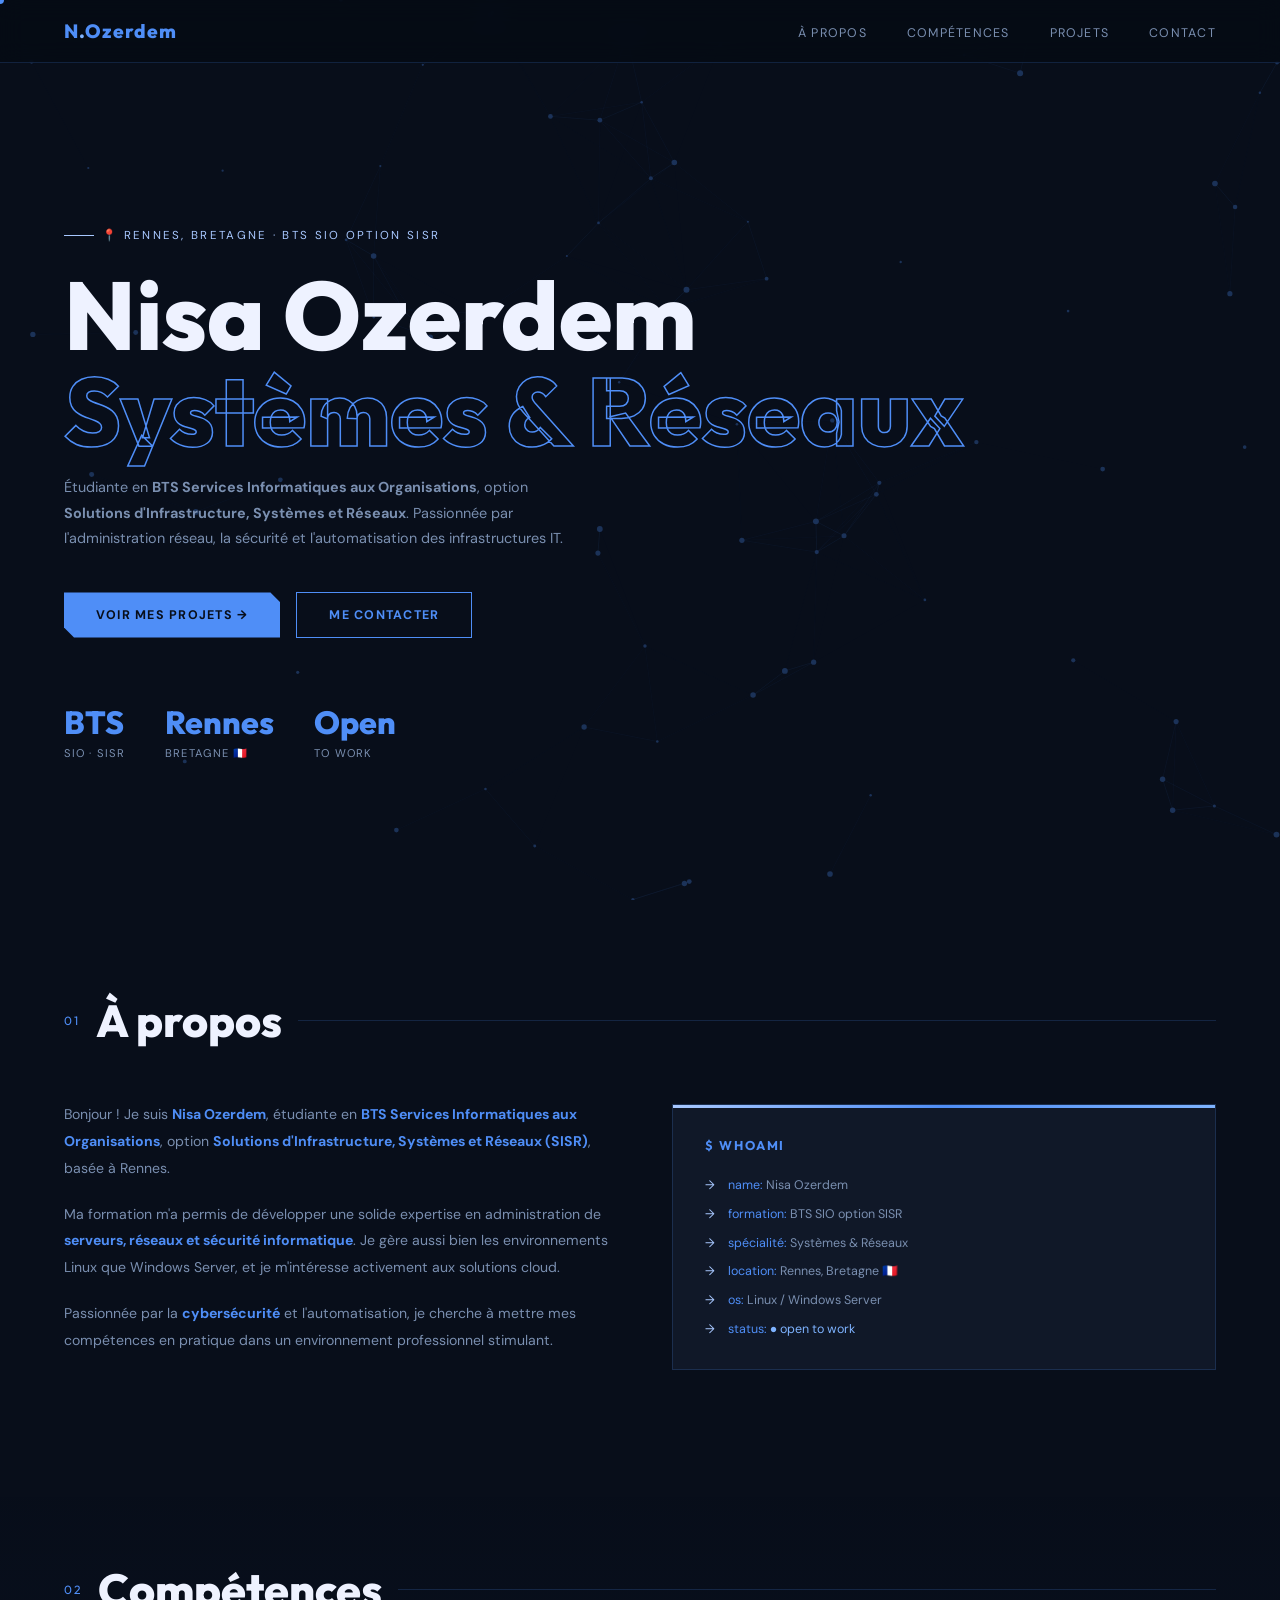
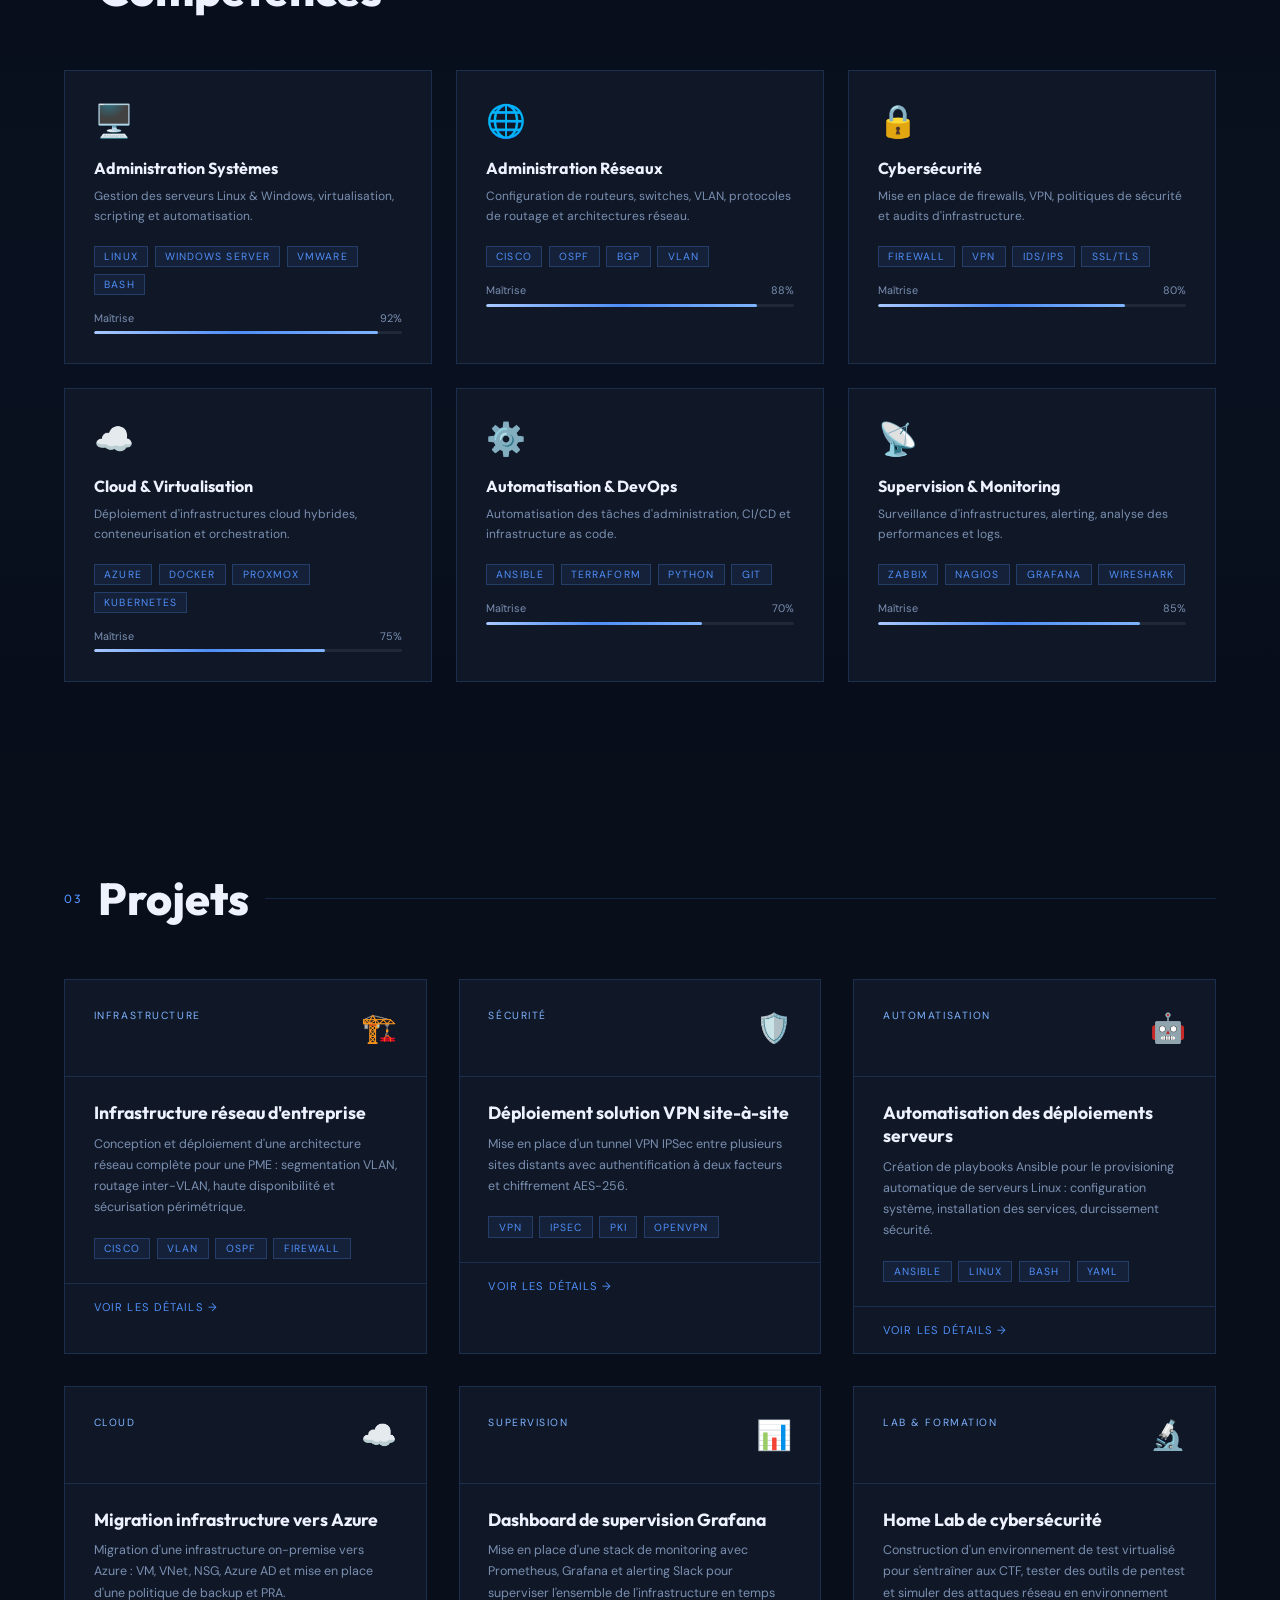
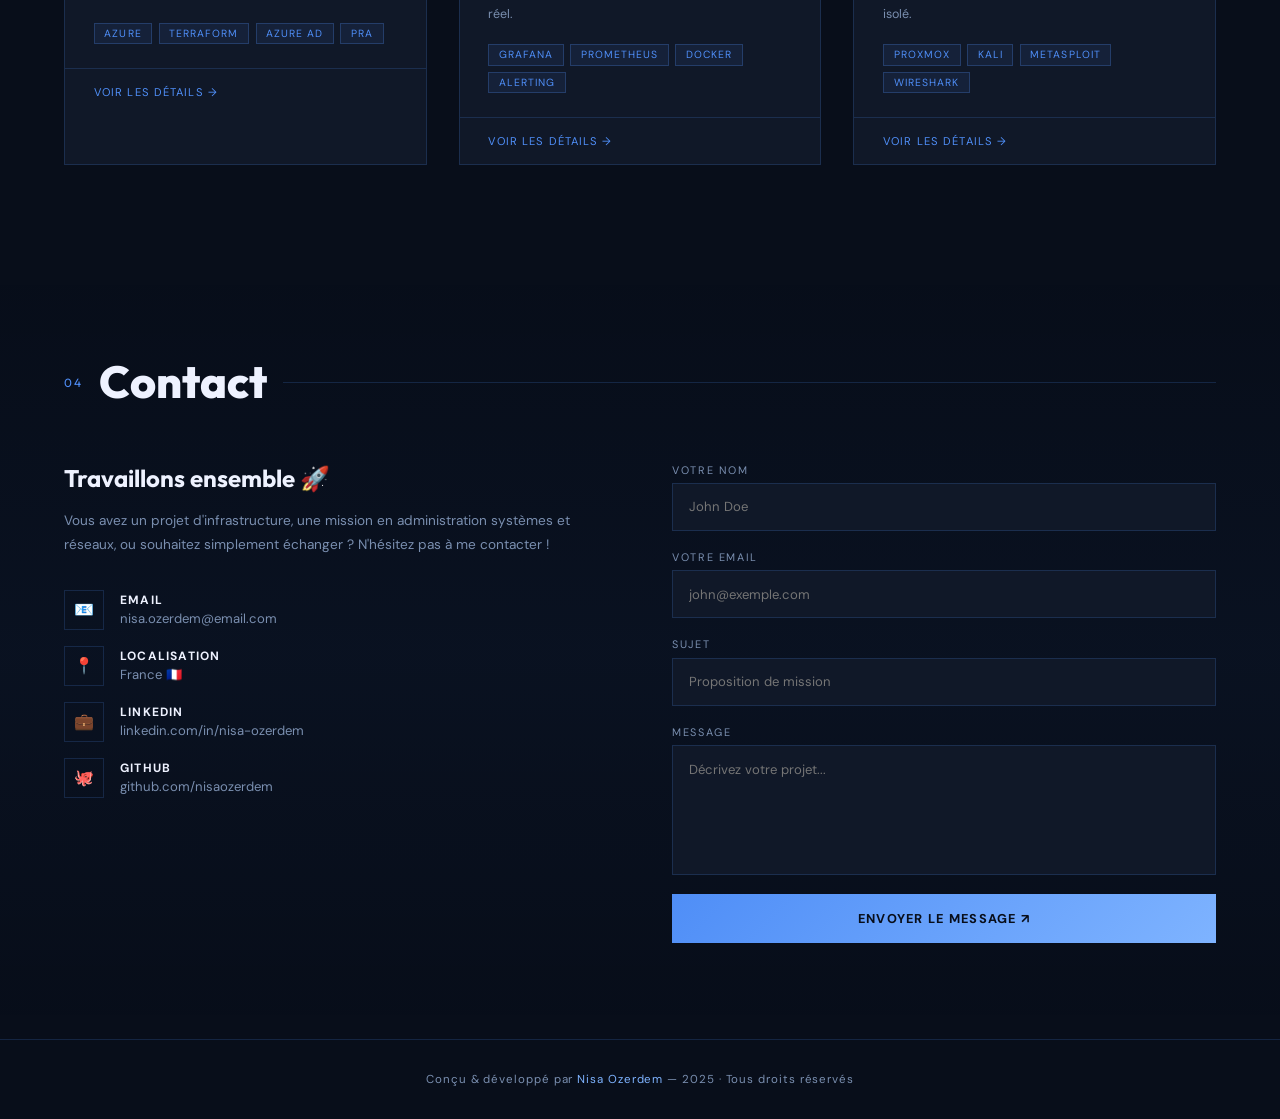
==== index.html @ 44af5080 "Add files via upload" ====
<!DOCTYPE html>
<html lang="fr">
<head>
  <meta charset="UTF-8" />
  <meta name="viewport" content="width=device-width, initial-scale=1.0" />
  <title>Nisa Ozerdem — BTS SIO option SISR · Rennes</title>
  <link href="https://fonts.googleapis.com/css2?family=Outfit:wght@400;500;600;700;800&family=DM+Sans:ital,wght@0,300;0,400;0,500;1,300&display=swap" rel="stylesheet" />
  <style>
    :root {
      --bg: #080e1a;
      --bg2: #0b1220;
      --surface: #101828;
      --accent1: #4f8ef7;
      --accent2: #7eb3ff;
      --accent3: #a8c8ff;
      --text: #eef2ff;
      --muted: #7a8fb0;
      --border: rgba(79,142,247,0.18);
      --glow: rgba(79,142,247,0.15);
    }

    *, *::before, *::after { box-sizing: border-box; margin: 0; padding: 0; }

    html { scroll-behavior: smooth; }

    body {
      background: var(--bg);
      color: var(--text);
      font-family: 'DM Sans', sans-serif;
      overflow-x: hidden;
    }

    /* CANVAS BACKGROUND */
    #bg-canvas {
      position: fixed;
      top: 0; left: 0;
      width: 100%; height: 100%;
      z-index: 0;
      pointer-events: none;
      opacity: 0.35;
    }

    /* NAV */
    nav {
      position: fixed;
      top: 0; left: 0; right: 0;
      z-index: 100;
      display: flex;
      justify-content: space-between;
      align-items: center;
      padding: 1.2rem 5%;
      background: rgba(5,11,20,0.85);
      backdrop-filter: blur(12px);
      border-bottom: 1px solid var(--border);
    }

    .nav-logo {
      font-family: 'Outfit', sans-serif;
      font-weight: 800;
      font-size: 1.2rem;
      color: var(--accent1);
      letter-spacing: 0.05em;
      text-decoration: none;
    }

    .nav-logo span { color: var(--accent2); }

    .nav-links {
      display: flex;
      gap: 2.5rem;
      list-style: none;
    }

    .nav-links a {
      color: var(--muted);
      text-decoration: none;
      font-size: 0.78rem;
      letter-spacing: 0.1em;
      text-transform: uppercase;
      transition: color 0.3s;
      position: relative;
    }

    .nav-links a::after {
      content: '';
      position: absolute;
      bottom: -4px; left: 0;
      width: 0; height: 2px;
      background: var(--accent1);
      transition: width 0.3s;
    }

    .nav-links a:hover { color: var(--accent1); }
    .nav-links a:hover::after { width: 100%; }

    /* HAMBURGER */
    .hamburger {
      display: none;
      flex-direction: column;
      gap: 5px;
      cursor: pointer;
      background: none;
      border: none;
      padding: 4px;
    }

    .hamburger span {
      display: block;
      width: 24px;
      height: 2px;
      background: var(--accent1);
      transition: all 0.3s;
    }

    /* HERO */
    #hero {
      position: relative;
      z-index: 1;
      min-height: 100vh;
      display: flex;
      align-items: center;
      padding: 0 5%;
      padding-top: 80px;
    }

    .hero-inner {
      max-width: 900px;
    }

    .hero-tag {
      display: inline-flex;
      align-items: center;
      gap: 0.5rem;
      font-size: 0.72rem;
      letter-spacing: 0.2em;
      text-transform: uppercase;
      color: var(--accent3);
      margin-bottom: 1.5rem;
    }

    .hero-tag::before {
      content: '';
      width: 30px;
      height: 1px;
      background: var(--accent3);
    }

    .hero-title {
      font-family: 'Outfit', sans-serif;
      font-size: clamp(2.8rem, 8vw, 6rem);
      font-weight: 800;
      line-height: 1.0;
      margin-bottom: 1rem;
    }

    .hero-title .name { color: var(--text); }
    .hero-title .role {
      color: transparent;
      -webkit-text-stroke: 1.5px var(--accent1);
      display: block;
    }

    .hero-subtitle {
      font-size: 0.9rem;
      color: var(--muted);
      max-width: 520px;
      line-height: 1.8;
      margin-bottom: 2.5rem;
    }

    .hero-ctas {
      display: flex;
      gap: 1rem;
      flex-wrap: wrap;
    }

    .btn-primary {
      display: inline-flex;
      align-items: center;
      gap: 0.5rem;
      padding: 0.85rem 2rem;
      background: var(--accent1);
      color: var(--bg);
      font-family: 'DM Sans', sans-serif;
      font-size: 0.78rem;
      font-weight: 700;
      letter-spacing: 0.1em;
      text-decoration: none;
      text-transform: uppercase;
      transition: all 0.3s;
      clip-path: polygon(0 0, calc(100% - 10px) 0, 100% 10px, 100% 100%, 10px 100%, 0 calc(100% - 10px));
    }

    .btn-primary:hover {
      background: var(--accent3);
      transform: translateY(-2px);
      box-shadow: 0 10px 30px rgba(201,168,76,0.3);
    }

    .btn-secondary {
      display: inline-flex;
      align-items: center;
      gap: 0.5rem;
      padding: 0.85rem 2rem;
      border: 1px solid var(--accent1);
      color: var(--accent1);
      font-family: 'DM Sans', sans-serif;
      font-size: 0.78rem;
      font-weight: 700;
      letter-spacing: 0.1em;
      text-decoration: none;
      text-transform: uppercase;
      transition: all 0.3s;
    }

    .btn-secondary:hover {
      background: rgba(201,168,76,0.1);
      transform: translateY(-2px);
    }

    .hero-stats {
      display: flex;
      gap: 2.5rem;
      margin-top: 4rem;
      flex-wrap: wrap;
    }

    .stat {
      display: flex;
      flex-direction: column;
      gap: 0.3rem;
    }

    .stat-num {
      font-family: 'Outfit', sans-serif;
      font-size: 2rem;
      font-weight: 800;
      color: var(--accent1);
    }

    .stat-label {
      font-size: 0.7rem;
      color: var(--muted);
      letter-spacing: 0.1em;
      text-transform: uppercase;
    }

    /* SECTIONS */
    section {
      position: relative;
      z-index: 1;
      padding: 6rem 5%;
    }

    .section-header {
      display: flex;
      align-items: center;
      gap: 1rem;
      margin-bottom: 3.5rem;
    }

    .section-num {
      font-family: 'Outfit', sans-serif;
      font-size: 0.75rem;
      color: var(--accent1);
      letter-spacing: 0.15em;
    }

    .section-title {
      font-family: 'Outfit', sans-serif;
      font-size: clamp(1.8rem, 4vw, 2.8rem);
      font-weight: 800;
      line-height: 1.1;
    }

    .section-line {
      flex: 1;
      height: 1px;
      background: var(--border);
    }

    /* ABOUT */
    #about .about-grid {
      display: grid;
      grid-template-columns: 1fr 1fr;
      gap: 4rem;
      align-items: center;
    }

    .about-text p {
      color: var(--muted);
      line-height: 1.9;
      margin-bottom: 1.2rem;
      font-size: 0.88rem;
    }

    .about-text p strong { color: var(--accent1); font-weight: 700; }

    .about-card {
      background: var(--surface);
      border: 1px solid var(--border);
      padding: 2rem;
      position: relative;
      overflow: hidden;
    }

    .about-card::before {
      content: '';
      position: absolute;
      top: 0; left: 0;
      width: 100%; height: 3px;
      background: linear-gradient(90deg, var(--accent3), var(--accent1), var(--accent2));
    }

    .about-card-title {
      font-family: 'Outfit', sans-serif;
      font-weight: 700;
      font-size: 0.8rem;
      letter-spacing: 0.15em;
      text-transform: uppercase;
      color: var(--accent1);
      margin-bottom: 1.5rem;
    }

    .terminal-lines {
      display: flex;
      flex-direction: column;
      gap: 0.8rem;
    }

    .terminal-line {
      display: flex;
      gap: 0.8rem;
      font-size: 0.78rem;
      align-items: flex-start;
    }

    .t-prompt { color: var(--accent3); white-space: nowrap; }
    .t-key { color: var(--accent1); }
    .t-val { color: var(--muted); }

    /* SKILLS */
    #skills {
      background: linear-gradient(180deg, transparent, rgba(79,142,247,0.03), transparent);
    }

    .skills-grid {
      display: grid;
      grid-template-columns: repeat(auto-fit, minmax(280px, 1fr));
      gap: 1.5rem;
    }

    .skill-card {
      background: var(--surface);
      border: 1px solid var(--border);
      padding: 1.8rem;
      transition: all 0.3s;
      position: relative;
      overflow: hidden;
      cursor: default;
    }

    .skill-card::after {
      content: '';
      position: absolute;
      inset: 0;
      background: linear-gradient(135deg, rgba(79,142,247,0.07), transparent);
      opacity: 0;
      transition: opacity 0.3s;
    }

    .skill-card:hover {
      border-color: var(--accent1);
      transform: translateY(-4px);
      box-shadow: 0 20px 40px rgba(79,142,247,0.12);
    }

    .skill-card:hover::after { opacity: 1; }

    .skill-icon {
      font-size: 2rem;
      margin-bottom: 1rem;
    }

    .skill-name {
      font-family: 'Outfit', sans-serif;
      font-weight: 700;
      font-size: 1rem;
      margin-bottom: 0.5rem;
    }

    .skill-desc {
      font-size: 0.75rem;
      color: var(--muted);
      line-height: 1.7;
      margin-bottom: 1.2rem;
    }

    .skill-tags {
      display: flex;
      flex-wrap: wrap;
      gap: 0.4rem;
    }

    .tag {
      padding: 0.2rem 0.6rem;
      background: rgba(79,142,247,0.08);
      border: 1px solid rgba(79,142,247,0.25);
      font-size: 0.65rem;
      letter-spacing: 0.1em;
      color: var(--accent1);
      text-transform: uppercase;
    }

    .skill-bar-wrap {
      margin-top: 1rem;
    }

    .skill-bar-label {
      display: flex;
      justify-content: space-between;
      font-size: 0.68rem;
      color: var(--muted);
      margin-bottom: 0.4rem;
    }

    .skill-bar {
      height: 3px;
      background: rgba(255,255,255,0.07);
      border-radius: 2px;
      overflow: hidden;
    }

    .skill-bar-fill {
      height: 100%;
      background: linear-gradient(90deg, var(--accent3), var(--accent1), var(--accent2));
      width: 0%;
      transition: width 1.2s cubic-bezier(0.4,0,0.2,1);
      border-radius: 2px;
    }

    /* PROJECTS */
    .projects-grid {
      display: grid;
      grid-template-columns: repeat(auto-fit, minmax(320px, 1fr));
      gap: 2rem;
    }

    .project-card {
      background: var(--surface);
      border: 1px solid var(--border);
      overflow: hidden;
      transition: all 0.3s;
      position: relative;
    }

    .project-card:hover {
      border-color: rgba(201,168,76,0.4);
      transform: translateY(-6px);
      box-shadow: 0 24px 48px rgba(201,168,76,0.08);
    }

    .project-header {
      padding: 1.8rem;
      border-bottom: 1px solid var(--border);
      display: flex;
      justify-content: space-between;
      align-items: flex-start;
    }

    .project-type {
      font-size: 0.65rem;
      letter-spacing: 0.15em;
      text-transform: uppercase;
      color: var(--accent2);
    }

    .project-emoji { font-size: 1.8rem; }

    .project-body { padding: 1.5rem 1.8rem; }

    .project-title {
      font-family: 'Outfit', sans-serif;
      font-weight: 700;
      font-size: 1.1rem;
      margin-bottom: 0.6rem;
    }

    .project-desc {
      font-size: 0.78rem;
      color: var(--muted);
      line-height: 1.7;
      margin-bottom: 1.2rem;
    }

    .project-footer {
      padding: 1rem 1.8rem;
      border-top: 1px solid var(--border);
      display: flex;
      justify-content: space-between;
      align-items: center;
    }

    .project-link {
      font-size: 0.7rem;
      color: var(--accent1);
      text-decoration: none;
      letter-spacing: 0.1em;
      text-transform: uppercase;
      display: flex;
      align-items: center;
      gap: 0.3rem;
      transition: gap 0.3s;
    }

    .project-link:hover { gap: 0.6rem; }

    /* CONTACT */
    #contact {
      background: linear-gradient(180deg, transparent, rgba(79,142,247,0.03), transparent);
    }

    .contact-grid {
      display: grid;
      grid-template-columns: 1fr 1fr;
      gap: 4rem;
      align-items: start;
    }

    .contact-info h3 {
      font-family: 'Outfit', sans-serif;
      font-size: 1.5rem;
      font-weight: 700;
      margin-bottom: 1rem;
    }

    .contact-info p {
      color: var(--muted);
      font-size: 0.85rem;
      line-height: 1.8;
      margin-bottom: 2rem;
    }

    .contact-items {
      display: flex;
      flex-direction: column;
      gap: 1rem;
    }

    .contact-item {
      display: flex;
      align-items: center;
      gap: 1rem;
      font-size: 0.82rem;
    }

    .contact-item-icon {
      width: 40px;
      height: 40px;
      border: 1px solid var(--border);
      display: flex;
      align-items: center;
      justify-content: center;
      font-size: 1rem;
      flex-shrink: 0;
    }

    .contact-item-text { color: var(--muted); }
    .contact-item-text strong { color: var(--text); display: block; font-size: 0.75rem; letter-spacing: 0.1em; text-transform: uppercase; margin-bottom: 0.1rem; }

    /* FORM */
    .contact-form {
      display: flex;
      flex-direction: column;
      gap: 1.2rem;
    }

    .form-group {
      display: flex;
      flex-direction: column;
      gap: 0.4rem;
    }

    .form-group label {
      font-size: 0.68rem;
      letter-spacing: 0.15em;
      text-transform: uppercase;
      color: var(--muted);
    }

    .form-group input,
    .form-group textarea {
      background: var(--surface);
      border: 1px solid var(--border);
      color: var(--text);
      font-family: 'DM Sans', sans-serif;
      font-size: 0.82rem;
      padding: 0.9rem 1rem;
      outline: none;
      transition: border-color 0.3s;
      resize: none;
    }

    .form-group input:focus,
    .form-group textarea:focus {
      border-color: var(--accent1);
      box-shadow: 0 0 0 3px rgba(201,168,76,0.07);
    }

    .form-group textarea { min-height: 130px; }

    .form-submit {
      display: inline-flex;
      align-items: center;
      justify-content: center;
      gap: 0.5rem;
      padding: 1rem 2rem;
      background: linear-gradient(135deg, var(--accent1), var(--accent2));
      color: var(--bg);
      font-family: 'DM Sans', sans-serif;
      font-size: 0.8rem;
      font-weight: 700;
      letter-spacing: 0.1em;
      text-transform: uppercase;
      border: none;
      cursor: pointer;
      transition: all 0.3s;
    }

    .form-submit:hover {
      transform: translateY(-2px);
      box-shadow: 0 12px 30px rgba(201,168,76,0.15);
    }

    /* FOOTER */
    footer {
      position: relative;
      z-index: 1;
      text-align: center;
      padding: 2rem 5%;
      border-top: 1px solid var(--border);
      font-size: 0.72rem;
      color: var(--muted);
      letter-spacing: 0.08em;
    }

    footer span { color: var(--accent2); }

    /* SCROLL REVEAL */
    .reveal {
      opacity: 0;
      transform: translateY(30px);
      transition: opacity 0.7s ease, transform 0.7s ease;
    }

    .reveal.visible {
      opacity: 1;
      transform: translateY(0);
    }

    /* CURSOR DOT */
    .cursor-dot {
      position: fixed;
      width: 8px;
      height: 8px;
      background: var(--accent1);
      border-radius: 50%;
      pointer-events: none;
      z-index: 9999;
      transform: translate(-50%, -50%);
      transition: transform 0.1s;
    }

    /* NOTIFICATION */
    .notif {
      position: fixed;
      bottom: 2rem;
      right: 2rem;
      background: var(--surface);
      border: 1px solid var(--accent3);
      padding: 1rem 1.5rem;
      font-size: 0.8rem;
      color: var(--accent3);
      z-index: 999;
      display: none;
      animation: slideIn 0.3s ease;
    }

    @keyframes slideIn {
      from { transform: translateX(100%); opacity: 0; }
      to { transform: translateX(0); opacity: 1; }
    }

    /* RESPONSIVE */
    @media (max-width: 768px) {
      nav { padding: 1rem 5%; }

      .nav-links {
        position: fixed;
        top: 0; right: -100%;
        width: 70%;
        height: 100vh;
        background: var(--bg2);
        border-left: 1px solid var(--border);
        flex-direction: column;
        align-items: flex-start;
        padding: 5rem 2.5rem;
        gap: 2rem;
        transition: right 0.4s ease;
        z-index: 99;
      }

      .nav-links.open { right: 0; }
      .nav-links a { font-size: 1rem; }

      .hamburger { display: flex; z-index: 100; }

      #about .about-grid,
      .contact-grid { grid-template-columns: 1fr; gap: 2.5rem; }

      .hero-stats { gap: 1.5rem; }

      section { padding: 4rem 5%; }

      .cursor-dot { display: none; }
    }
  </style>
</head>
<body>

  <canvas id="bg-canvas"></canvas>
  <div class="cursor-dot" id="cursor"></div>
  <div class="notif" id="notif">✓ Message envoyé avec succès !</div>

  <!-- NAV -->
  <nav>
    <a href="#hero" class="nav-logo">N<span>.</span>Ozerdem</a>
    <ul class="nav-links" id="nav-links">
      <li><a href="#about">À propos</a></li>
      <li><a href="#skills">Compétences</a></li>
      <li><a href="#projects">Projets</a></li>
      <li><a href="#contact">Contact</a></li>
    </ul>
    <button class="hamburger" id="hamburger" aria-label="Menu">
      <span></span><span></span><span></span>
    </button>
  </nav>

  <!-- HERO -->
  <section id="hero">
    <div class="hero-inner">
      <div class="hero-tag">📍 Rennes, Bretagne · BTS SIO option SISR</div>
      <h1 class="hero-title">
        <span class="name">Nisa Ozerdem</span>
        <span class="role">Systèmes &amp; Réseaux</span>
      </h1>
      <p class="hero-subtitle">
        Étudiante en <strong>BTS Services Informatiques aux Organisations</strong>, option <strong>Solutions d'Infrastructure, Systèmes et Réseaux</strong>. Passionnée par l'administration réseau, la sécurité et l'automatisation des infrastructures IT.
      </p>
      <div class="hero-ctas">
        <a href="#projects" class="btn-primary">Voir mes projets →</a>
        <a href="#contact" class="btn-secondary">Me contacter</a>
      </div>
      <div class="hero-stats">
        <div class="stat"><span class="stat-num">BTS</span><span class="stat-label">SIO · SISR</span></div>
        <div class="stat"><span class="stat-num">Rennes</span><span class="stat-label">Bretagne 🇫🇷</span></div>
        <div class="stat"><span class="stat-num">Open</span><span class="stat-label">to work</span></div>
      </div>
    </div>
  </section>

  <!-- ABOUT -->
  <section id="about">
    <div class="section-header reveal">
      <span class="section-num">01</span>
      <h2 class="section-title">À propos</h2>
      <div class="section-line"></div>
    </div>
    <div class="about-grid">
      <div class="about-text reveal">
        <p>Bonjour ! Je suis <strong>Nisa Ozerdem</strong>, étudiante en <strong>BTS Services Informatiques aux Organisations</strong>, option <strong>Solutions d'Infrastructure, Systèmes et Réseaux (SISR)</strong>, basée à Rennes.</p>
        <p>Ma formation m'a permis de développer une solide expertise en administration de <strong>serveurs, réseaux et sécurité informatique</strong>. Je gère aussi bien les environnements Linux que Windows Server, et je m'intéresse activement aux solutions cloud.</p>
        <p>Passionnée par la <strong>cybersécurité</strong> et l'automatisation, je cherche à mettre mes compétences en pratique dans un environnement professionnel stimulant.</p>
      </div>
      <div class="about-card reveal">
        <div class="about-card-title">$ whoami</div>
        <div class="terminal-lines">
          <div class="terminal-line">
            <span class="t-prompt">→</span>
            <span><span class="t-key">name:</span> <span class="t-val">Nisa Ozerdem</span></span>
          </div>
          <div class="terminal-line">
            <span class="t-prompt">→</span>
            <span><span class="t-key">formation:</span> <span class="t-val">BTS SIO option SISR</span></span>
          </div>
          <div class="terminal-line">
            <span class="t-prompt">→</span>
            <span><span class="t-key">spécialité:</span> <span class="t-val">Systèmes &amp; Réseaux</span></span>
          </div>
          <div class="terminal-line">
            <span class="t-prompt">→</span>
            <span><span class="t-key">location:</span> <span class="t-val">Rennes, Bretagne 🇫🇷</span></span>
          </div>
          <div class="terminal-line">
            <span class="t-prompt">→</span>
            <span><span class="t-key">os:</span> <span class="t-val">Linux / Windows Server</span></span>
          </div>
          <div class="terminal-line">
            <span class="t-prompt">→</span>
            <span><span class="t-key">status:</span> <span class="t-val" style="color:var(--accent2)">● open to work</span></span>
          </div>
        </div>
      </div>
    </div>
  </section>

  <!-- SKILLS -->
  <section id="skills">
    <div class="section-header reveal">
      <span class="section-num">02</span>
      <h2 class="section-title">Compétences</h2>
      <div class="section-line"></div>
    </div>
    <div class="skills-grid">

      <div class="skill-card reveal">
        <div class="skill-icon">🖥️</div>
        <div class="skill-name">Administration Systèmes</div>
        <div class="skill-desc">Gestion des serveurs Linux & Windows, virtualisation, scripting et automatisation.</div>
        <div class="skill-tags">
          <span class="tag">Linux</span>
          <span class="tag">Windows Server</span>
          <span class="tag">VMware</span>
          <span class="tag">Bash</span>
        </div>
        <div class="skill-bar-wrap">
          <div class="skill-bar-label"><span>Maîtrise</span><span>92%</span></div>
          <div class="skill-bar"><div class="skill-bar-fill" data-width="92"></div></div>
        </div>
      </div>

      <div class="skill-card reveal">
        <div class="skill-icon">🌐</div>
        <div class="skill-name">Administration Réseaux</div>
        <div class="skill-desc">Configuration de routeurs, switches, VLAN, protocoles de routage et architectures réseau.</div>
        <div class="skill-tags">
          <span class="tag">Cisco</span>
          <span class="tag">OSPF</span>
          <span class="tag">BGP</span>
          <span class="tag">VLAN</span>
        </div>
        <div class="skill-bar-wrap">
          <div class="skill-bar-label"><span>Maîtrise</span><span>88%</span></div>
          <div class="skill-bar"><div class="skill-bar-fill" data-width="88"></div></div>
        </div>
      </div>

      <div class="skill-card reveal">
        <div class="skill-icon">🔒</div>
        <div class="skill-name">Cybersécurité</div>
        <div class="skill-desc">Mise en place de firewalls, VPN, politiques de sécurité et audits d'infrastructure.</div>
        <div class="skill-tags">
          <span class="tag">Firewall</span>
          <span class="tag">VPN</span>
          <span class="tag">IDS/IPS</span>
          <span class="tag">SSL/TLS</span>
        </div>
        <div class="skill-bar-wrap">
          <div class="skill-bar-label"><span>Maîtrise</span><span>80%</span></div>
          <div class="skill-bar"><div class="skill-bar-fill" data-width="80"></div></div>
        </div>
      </div>

      <div class="skill-card reveal">
        <div class="skill-icon">☁️</div>
        <div class="skill-name">Cloud & Virtualisation</div>
        <div class="skill-desc">Déploiement d'infrastructures cloud hybrides, conteneurisation et orchestration.</div>
        <div class="skill-tags">
          <span class="tag">Azure</span>
          <span class="tag">Docker</span>
          <span class="tag">Proxmox</span>
          <span class="tag">Kubernetes</span>
        </div>
        <div class="skill-bar-wrap">
          <div class="skill-bar-label"><span>Maîtrise</span><span>75%</span></div>
          <div class="skill-bar"><div class="skill-bar-fill" data-width="75"></div></div>
        </div>
      </div>

      <div class="skill-card reveal">
        <div class="skill-icon">⚙️</div>
        <div class="skill-name">Automatisation & DevOps</div>
        <div class="skill-desc">Automatisation des tâches d'administration, CI/CD et infrastructure as code.</div>
        <div class="skill-tags">
          <span class="tag">Ansible</span>
          <span class="tag">Terraform</span>
          <span class="tag">Python</span>
          <span class="tag">Git</span>
        </div>
        <div class="skill-bar-wrap">
          <div class="skill-bar-label"><span>Maîtrise</span><span>70%</span></div>
          <div class="skill-bar"><div class="skill-bar-fill" data-width="70"></div></div>
        </div>
      </div>

      <div class="skill-card reveal">
        <div class="skill-icon">📡</div>
        <div class="skill-name">Supervision & Monitoring</div>
        <div class="skill-desc">Surveillance d'infrastructures, alerting, analyse des performances et logs.</div>
        <div class="skill-tags">
          <span class="tag">Zabbix</span>
          <span class="tag">Nagios</span>
          <span class="tag">Grafana</span>
          <span class="tag">Wireshark</span>
        </div>
        <div class="skill-bar-wrap">
          <div class="skill-bar-label"><span>Maîtrise</span><span>85%</span></div>
          <div class="skill-bar"><div class="skill-bar-fill" data-width="85"></div></div>
        </div>
      </div>

    </div>
  </section>

  <!-- PROJECTS -->
  <section id="projects">
    <div class="section-header reveal">
      <span class="section-num">03</span>
      <h2 class="section-title">Projets</h2>
      <div class="section-line"></div>
    </div>
    <div class="projects-grid">

      <div class="project-card reveal">
        <div class="project-header">
          <div>
            <div class="project-type">Infrastructure</div>
          </div>
          <div class="project-emoji">🏗️</div>
        </div>
        <div class="project-body">
          <div class="project-title">Infrastructure réseau d'entreprise</div>
          <div class="project-desc">Conception et déploiement d'une architecture réseau complète pour une PME : segmentation VLAN, routage inter-VLAN, haute disponibilité et sécurisation périmétrique.</div>
          <div class="skill-tags">
            <span class="tag">Cisco</span><span class="tag">VLAN</span><span class="tag">OSPF</span><span class="tag">Firewall</span>
          </div>
        </div>
        <div class="project-footer">
          <span class="project-link" href="#">Voir les détails →</span>
        </div>
      </div>

      <div class="project-card reveal">
        <div class="project-header">
          <div>
            <div class="project-type">Sécurité</div>
          </div>
          <div class="project-emoji">🛡️</div>
        </div>
        <div class="project-body">
          <div class="project-title">Déploiement solution VPN site-à-site</div>
          <div class="project-desc">Mise en place d'un tunnel VPN IPSec entre plusieurs sites distants avec authentification à deux facteurs et chiffrement AES-256.</div>
          <div class="skill-tags">
            <span class="tag">VPN</span><span class="tag">IPSec</span><span class="tag">PKI</span><span class="tag">OpenVPN</span>
          </div>
        </div>
        <div class="project-footer">
          <span class="project-link" href="#">Voir les détails →</span>
        </div>
      </div>

      <div class="project-card reveal">
        <div class="project-header">
          <div>
            <div class="project-type">Automatisation</div>
          </div>
          <div class="project-emoji">🤖</div>
        </div>
        <div class="project-body">
          <div class="project-title">Automatisation des déploiements serveurs</div>
          <div class="project-desc">Création de playbooks Ansible pour le provisioning automatique de serveurs Linux : configuration système, installation des services, durcissement sécurité.</div>
          <div class="skill-tags">
            <span class="tag">Ansible</span><span class="tag">Linux</span><span class="tag">Bash</span><span class="tag">YAML</span>
          </div>
        </div>
        <div class="project-footer">
          <span class="project-link" href="#">Voir les détails →</span>
        </div>
      </div>

      <div class="project-card reveal">
        <div class="project-header">
          <div>
            <div class="project-type">Cloud</div>
          </div>
          <div class="project-emoji">☁️</div>
        </div>
        <div class="project-body">
          <div class="project-title">Migration infrastructure vers Azure</div>
          <div class="project-desc">Migration d'une infrastructure on-premise vers Azure : VM, VNet, NSG, Azure AD et mise en place d'une politique de backup et PRA.</div>
          <div class="skill-tags">
            <span class="tag">Azure</span><span class="tag">Terraform</span><span class="tag">Azure AD</span><span class="tag">PRA</span>
          </div>
        </div>
        <div class="project-footer">
          <span class="project-link" href="#">Voir les détails →</span>
        </div>
      </div>

      <div class="project-card reveal">
        <div class="project-header">
          <div>
            <div class="project-type">Supervision</div>
          </div>
          <div class="project-emoji">📊</div>
        </div>
        <div class="project-body">
          <div class="project-title">Dashboard de supervision Grafana</div>
          <div class="project-desc">Mise en place d'une stack de monitoring avec Prometheus, Grafana et alerting Slack pour superviser l'ensemble de l'infrastructure en temps réel.</div>
          <div class="skill-tags">
            <span class="tag">Grafana</span><span class="tag">Prometheus</span><span class="tag">Docker</span><span class="tag">Alerting</span>
          </div>
        </div>
        <div class="project-footer">
          <span class="project-link" href="#">Voir les détails →</span>
        </div>
      </div>

      <div class="project-card reveal">
        <div class="project-header">
          <div>
            <div class="project-type">Lab & Formation</div>
          </div>
          <div class="project-emoji">🔬</div>
        </div>
        <div class="project-body">
          <div class="project-title">Home Lab de cybersécurité</div>
          <div class="project-desc">Construction d'un environnement de test virtualisé pour s'entraîner aux CTF, tester des outils de pentest et simuler des attaques réseau en environnement isolé.</div>
          <div class="skill-tags">
            <span class="tag">Proxmox</span><span class="tag">Kali</span><span class="tag">Metasploit</span><span class="tag">Wireshark</span>
          </div>
        </div>
        <div class="project-footer">
          <span class="project-link" href="#">Voir les détails →</span>
        </div>
      </div>

    </div>
  </section>

  <!-- CONTACT -->
  <section id="contact">
    <div class="section-header reveal">
      <span class="section-num">04</span>
      <h2 class="section-title">Contact</h2>
      <div class="section-line"></div>
    </div>
    <div class="contact-grid">
      <div class="contact-info reveal">
        <h3>Travaillons ensemble 🚀</h3>
        <p>Vous avez un projet d'infrastructure, une mission en administration systèmes et réseaux, ou souhaitez simplement échanger ? N'hésitez pas à me contacter !</p>
        <div class="contact-items">
          <div class="contact-item">
            <div class="contact-item-icon">📧</div>
            <div class="contact-item-text">
              <strong>Email</strong>
              nisa.ozerdem@email.com
            </div>
          </div>
          <div class="contact-item">
            <div class="contact-item-icon">📍</div>
            <div class="contact-item-text">
              <strong>Localisation</strong>
              France 🇫🇷
            </div>
          </div>
          <div class="contact-item">
            <div class="contact-item-icon">💼</div>
            <div class="contact-item-text">
              <strong>LinkedIn</strong>
              linkedin.com/in/nisa-ozerdem
            </div>
          </div>
          <div class="contact-item">
            <div class="contact-item-icon">🐙</div>
            <div class="contact-item-text">
              <strong>GitHub</strong>
              github.com/nisaozerdem
            </div>
          </div>
        </div>
      </div>

      <form class="contact-form reveal" id="contact-form">
        <div class="form-group">
          <label for="name">Votre nom</label>
          <input type="text" id="name" placeholder="John Doe" />
        </div>
        <div class="form-group">
          <label for="email">Votre email</label>
          <input type="email" id="email" placeholder="john@exemple.com" />
        </div>
        <div class="form-group">
          <label for="subject">Sujet</label>
          <input type="text" id="subject" placeholder="Proposition de mission" />
        </div>
        <div class="form-group">
          <label for="message">Message</label>
          <textarea id="message" placeholder="Décrivez votre projet..."></textarea>
        </div>
        <button type="button" class="form-submit" id="send-btn">Envoyer le message ↗</button>
      </form>
    </div>
  </section>

  <!-- FOOTER -->
  <footer>
    <p>Conçu & développé par <span>Nisa Ozerdem</span> — 2025 · Tous droits réservés</p>
  </footer>

  <script>
    // ─── CANVAS NETWORK ANIMATION ───────────────────────────────────
    const canvas = document.getElementById('bg-canvas');
    const ctx = canvas.getContext('2d');
    let W, H, nodes = [];

    function resize() {
      W = canvas.width = window.innerWidth;
      H = canvas.height = window.innerHeight;
    }

    class Node {
      constructor() { this.reset(); }
      reset() {
        this.x = Math.random() * W;
        this.y = Math.random() * H;
        this.vx = (Math.random() - 0.5) * 0.5;
        this.vy = (Math.random() - 0.5) * 0.5;
        this.r = Math.random() * 2 + 1;
      }
      update() {
        this.x += this.vx; this.y += this.vy;
        if (this.x < 0 || this.x > W) this.vx *= -1;
        if (this.y < 0 || this.y > H) this.vy *= -1;
      }
      draw() {
        ctx.beginPath();
        ctx.arc(this.x, this.y, this.r, 0, Math.PI * 2);
        ctx.fillStyle = 'rgba(79,142,247,0.8)';
        ctx.fill();
      }
    }

    function initNodes() {
      nodes = [];
      const count = Math.min(80, Math.floor(W * H / 14000));
      for (let i = 0; i < count; i++) nodes.push(new Node());
    }

    function animate() {
      ctx.clearRect(0, 0, W, H);
      nodes.forEach(n => { n.update(); n.draw(); });
      for (let i = 0; i < nodes.length; i++) {
        for (let j = i + 1; j < nodes.length; j++) {
          const dx = nodes[i].x - nodes[j].x;
          const dy = nodes[i].y - nodes[j].y;
          const dist = Math.sqrt(dx * dx + dy * dy);
          if (dist < 140) {
            ctx.beginPath();
            ctx.moveTo(nodes[i].x, nodes[i].y);
            ctx.lineTo(nodes[j].x, nodes[j].y);
            ctx.strokeStyle = `rgba(79,142,247,${0.4 * (1 - dist / 140)})`;
            ctx.lineWidth = 0.6;
            ctx.stroke();
          }
        }
      }
      requestAnimationFrame(animate);
    }

    resize(); initNodes(); animate();
    window.addEventListener('resize', () => { resize(); initNodes(); });

    // ─── HAMBURGER MENU ─────────────────────────────────────────────
    const ham = document.getElementById('hamburger');
    const nav = document.getElementById('nav-links');
    ham.addEventListener('click', () => {
      nav.classList.toggle('open');
    });
    nav.querySelectorAll('a').forEach(a => a.addEventListener('click', () => nav.classList.remove('open')));

    // ─── SCROLL REVEAL ───────────────────────────────────────────────
    const reveals = document.querySelectorAll('.reveal');
    const observer = new IntersectionObserver((entries) => {
      entries.forEach(e => {
        if (e.isIntersecting) {
          e.target.classList.add('visible');
          // Animate skill bars
          e.target.querySelectorAll('.skill-bar-fill').forEach(bar => {
            bar.style.width = bar.dataset.width + '%';
          });
          observer.unobserve(e.target);
        }
      });
    }, { threshold: 0.15 });
    reveals.forEach(r => observer.observe(r));

    // ─── CURSOR DOT ──────────────────────────────────────────────────
    const cursor = document.getElementById('cursor');
    document.addEventListener('mousemove', e => {
      cursor.style.left = e.clientX + 'px';
      cursor.style.top = e.clientY + 'px';
    });

    // ─── CONTACT FORM ────────────────────────────────────────────────
    document.getElementById('send-btn').addEventListener('click', () => {
      const notif = document.getElementById('notif');
      notif.style.display = 'block';
      setTimeout(() => { notif.style.display = 'none'; }, 3500);
      document.getElementById('contact-form').querySelectorAll('input, textarea').forEach(el => el.value = '');
    });
  </script>
</body>
</html>
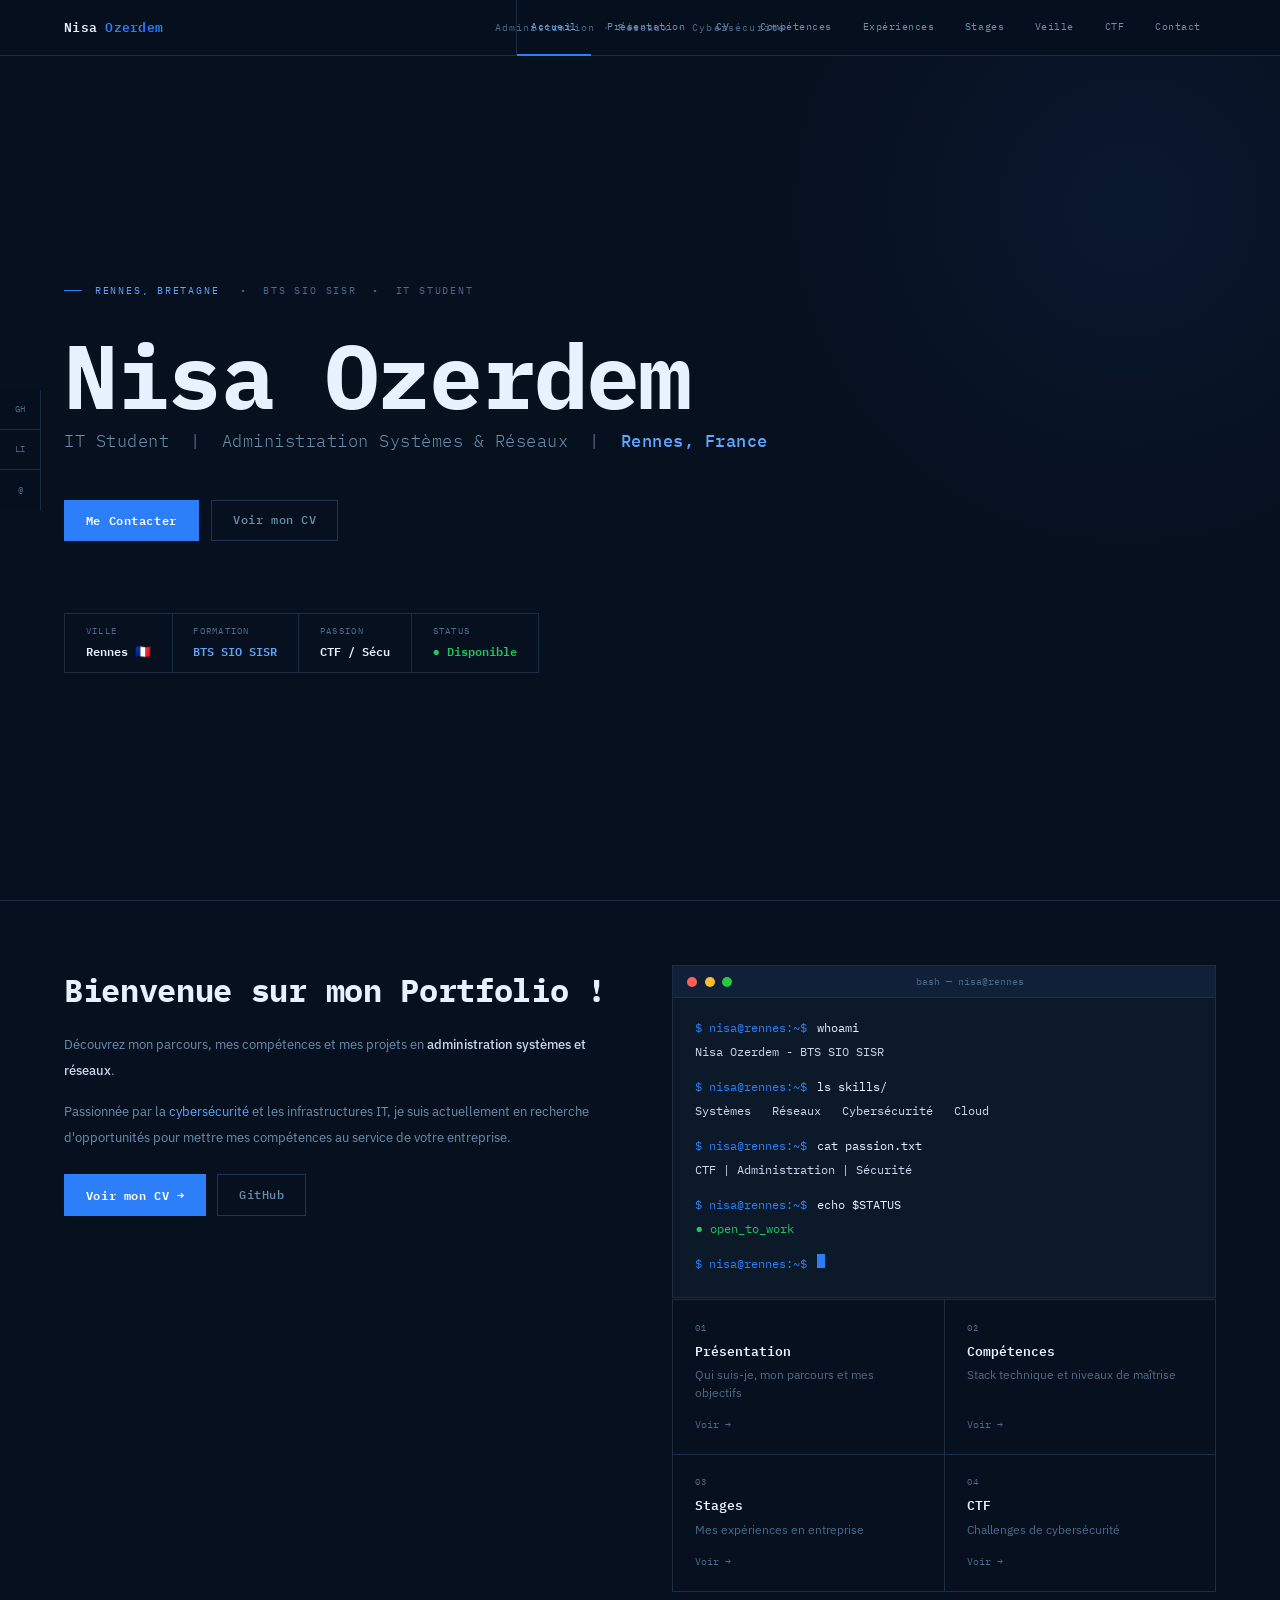
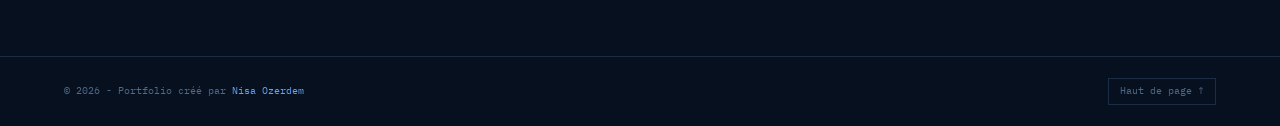
==== commit 344e5179: "test 2" ====
--- a/index.html
+++ b/index.html
@@ -3,1222 +3,333 @@
 <head>
   <meta charset="UTF-8" />
   <meta name="viewport" content="width=device-width, initial-scale=1.0" />
-  <title>Nisa Ozerdem — BTS SIO option SISR · Rennes</title>
-  <link href="https://fonts.googleapis.com/css2?family=Outfit:wght@400;500;600;700;800&family=DM+Sans:ital,wght@0,300;0,400;0,500;1,300&display=swap" rel="stylesheet" />
+  <title>Nisa Ozerdem | IT Student | Administration Systèmes & Réseaux | Rennes, France</title>
+  <link rel="stylesheet" href="style.css" />
   <style>
-    :root {
-      --bg: #080e1a;
-      --bg2: #0b1220;
-      --surface: #101828;
-      --accent1: #4f8ef7;
-      --accent2: #7eb3ff;
-      --accent3: #a8c8ff;
-      --text: #eef2ff;
-      --muted: #7a8fb0;
-      --border: rgba(79,142,247,0.18);
-      --glow: rgba(79,142,247,0.15);
-    }
-
-    *, *::before, *::after { box-sizing: border-box; margin: 0; padding: 0; }
-
-    html { scroll-behavior: smooth; }
-
-    body {
-      background: var(--bg);
-      color: var(--text);
-      font-family: 'DM Sans', sans-serif;
-      overflow-x: hidden;
-    }
-
-    /* CANVAS BACKGROUND */
-    #bg-canvas {
-      position: fixed;
-      top: 0; left: 0;
-      width: 100%; height: 100%;
-      z-index: 0;
-      pointer-events: none;
-      opacity: 0.35;
-    }
-
-    /* NAV */
-    nav {
-      position: fixed;
-      top: 0; left: 0; right: 0;
-      z-index: 100;
-      display: flex;
-      justify-content: space-between;
-      align-items: center;
-      padding: 1.2rem 5%;
-      background: rgba(5,11,20,0.85);
-      backdrop-filter: blur(12px);
-      border-bottom: 1px solid var(--border);
-    }
-
-    .nav-logo {
-      font-family: 'Outfit', sans-serif;
-      font-weight: 800;
-      font-size: 1.2rem;
-      color: var(--accent1);
-      letter-spacing: 0.05em;
-      text-decoration: none;
-    }
-
-    .nav-logo span { color: var(--accent2); }
-
-    .nav-links {
-      display: flex;
-      gap: 2.5rem;
-      list-style: none;
-    }
-
-    .nav-links a {
-      color: var(--muted);
-      text-decoration: none;
-      font-size: 0.78rem;
-      letter-spacing: 0.1em;
-      text-transform: uppercase;
-      transition: color 0.3s;
+    /* ── HERO ── */
+    #hero {
+      min-height: calc(100vh - 56px);
+      display: flex;
+      flex-direction: column;
+      justify-content: center;
+      padding: 4rem 5% 4rem;
       position: relative;
-    }
-
-    .nav-links a::after {
+      overflow: hidden;
+    }
+
+    #hero::before {
       content: '';
       position: absolute;
-      bottom: -4px; left: 0;
-      width: 0; height: 2px;
-      background: var(--accent1);
-      transition: width 0.3s;
-    }
-
-    .nav-links a:hover { color: var(--accent1); }
-    .nav-links a:hover::after { width: 100%; }
-
-    /* HAMBURGER */
-    .hamburger {
-      display: none;
+      top: -200px; right: -200px;
+      width: 700px; height: 700px;
+      border-radius: 50%;
+      background: radial-gradient(circle, rgba(45,127,249,0.07) 0%, transparent 70%);
+      pointer-events: none;
+    }
+
+    .hero-tag {
+      font-family: 'IBM Plex Mono', monospace;
+      font-size: 0.62rem;
+      color: var(--muted);
+      letter-spacing: 0.18em;
+      text-transform: uppercase;
+      margin-bottom: 2rem;
+      display: flex;
+      align-items: center;
+      gap: 0.8rem;
+    }
+
+    .hero-tag::before { content: ''; width: 18px; height: 1px; background: var(--accent); }
+    .hero-tag .loc { color: var(--accent3); }
+
+    .hero-name {
+      font-family: 'IBM Plex Mono', monospace;
+      font-size: clamp(2.8rem, 7vw, 5.8rem);
+      font-weight: 700;
+      color: var(--white);
+      line-height: 1.0;
+      letter-spacing: -0.02em;
+      margin-bottom: 0.5rem;
+    }
+
+    .hero-role {
+      font-family: 'IBM Plex Mono', monospace;
+      font-size: clamp(0.82rem, 1.8vw, 1.05rem);
+      font-weight: 300;
+      color: var(--muted2);
+      letter-spacing: 0.03em;
+      margin-bottom: 2.8rem;
+    }
+
+    .hero-role .hl { color: var(--accent3); font-weight: 500; }
+
+    .hero-btns { display: flex; gap: 0.8rem; flex-wrap: wrap; margin-bottom: 4.5rem; }
+
+    .hero-badges {
+      display: flex;
+      gap: 0;
+      border: 1px solid var(--border);
+      width: fit-content;
+      flex-wrap: wrap;
+    }
+
+    .hb {
+      padding: 0.65rem 1.3rem;
+      border-right: 1px solid var(--border);
+      display: flex;
       flex-direction: column;
-      gap: 5px;
-      cursor: pointer;
-      background: none;
-      border: none;
-      padding: 4px;
-    }
-
-    .hamburger span {
-      display: block;
-      width: 24px;
-      height: 2px;
-      background: var(--accent1);
-      transition: all 0.3s;
-    }
-
-    /* HERO */
-    #hero {
-      position: relative;
-      z-index: 1;
-      min-height: 100vh;
-      display: flex;
-      align-items: center;
-      padding: 0 5%;
-      padding-top: 80px;
-    }
-
-    .hero-inner {
-      max-width: 900px;
-    }
-
-    .hero-tag {
-      display: inline-flex;
-      align-items: center;
-      gap: 0.5rem;
-      font-size: 0.72rem;
-      letter-spacing: 0.2em;
+      gap: 0.2rem;
+    }
+
+    .hb:last-child { border-right: none; }
+
+    .hb-l {
+      font-family: 'IBM Plex Mono', monospace;
+      font-size: 0.56rem;
+      color: var(--muted);
+      letter-spacing: 0.14em;
       text-transform: uppercase;
-      color: var(--accent3);
-      margin-bottom: 1.5rem;
-    }
-
-    .hero-tag::before {
-      content: '';
-      width: 30px;
-      height: 1px;
-      background: var(--accent3);
-    }
-
-    .hero-title {
-      font-family: 'Outfit', sans-serif;
-      font-size: clamp(2.8rem, 8vw, 6rem);
-      font-weight: 800;
-      line-height: 1.0;
-      margin-bottom: 1rem;
-    }
-
-    .hero-title .name { color: var(--text); }
-    .hero-title .role {
-      color: transparent;
-      -webkit-text-stroke: 1.5px var(--accent1);
-      display: block;
-    }
-
-    .hero-subtitle {
-      font-size: 0.9rem;
-      color: var(--muted);
-      max-width: 520px;
-      line-height: 1.8;
-      margin-bottom: 2.5rem;
-    }
-
-    .hero-ctas {
-      display: flex;
-      gap: 1rem;
-      flex-wrap: wrap;
-    }
-
-    .btn-primary {
-      display: inline-flex;
-      align-items: center;
-      gap: 0.5rem;
-      padding: 0.85rem 2rem;
-      background: var(--accent1);
-      color: var(--bg);
-      font-family: 'DM Sans', sans-serif;
+    }
+
+    .hb-v {
+      font-family: 'IBM Plex Mono', monospace;
       font-size: 0.78rem;
-      font-weight: 700;
-      letter-spacing: 0.1em;
-      text-decoration: none;
-      text-transform: uppercase;
-      transition: all 0.3s;
-      clip-path: polygon(0 0, calc(100% - 10px) 0, 100% 10px, 100% 100%, 10px 100%, 0 calc(100% - 10px));
-    }
-
-    .btn-primary:hover {
-      background: var(--accent3);
-      transform: translateY(-2px);
-      box-shadow: 0 10px 30px rgba(201,168,76,0.3);
-    }
-
-    .btn-secondary {
-      display: inline-flex;
-      align-items: center;
-      gap: 0.5rem;
-      padding: 0.85rem 2rem;
-      border: 1px solid var(--accent1);
-      color: var(--accent1);
-      font-family: 'DM Sans', sans-serif;
-      font-size: 0.78rem;
-      font-weight: 700;
-      letter-spacing: 0.1em;
-      text-decoration: none;
-      text-transform: uppercase;
-      transition: all 0.3s;
-    }
-
-    .btn-secondary:hover {
-      background: rgba(201,168,76,0.1);
-      transform: translateY(-2px);
-    }
-
-    .hero-stats {
-      display: flex;
-      gap: 2.5rem;
-      margin-top: 4rem;
-      flex-wrap: wrap;
-    }
-
-    .stat {
-      display: flex;
-      flex-direction: column;
-      gap: 0.3rem;
-    }
-
-    .stat-num {
-      font-family: 'Outfit', sans-serif;
-      font-size: 2rem;
-      font-weight: 800;
-      color: var(--accent1);
-    }
-
-    .stat-label {
-      font-size: 0.7rem;
-      color: var(--muted);
-      letter-spacing: 0.1em;
-      text-transform: uppercase;
-    }
-
-    /* SECTIONS */
-    section {
-      position: relative;
-      z-index: 1;
-      padding: 6rem 5%;
-    }
-
-    .section-header {
-      display: flex;
-      align-items: center;
-      gap: 1rem;
-      margin-bottom: 3.5rem;
-    }
-
-    .section-num {
-      font-family: 'Outfit', sans-serif;
-      font-size: 0.75rem;
-      color: var(--accent1);
-      letter-spacing: 0.15em;
-    }
-
-    .section-title {
-      font-family: 'Outfit', sans-serif;
-      font-size: clamp(1.8rem, 4vw, 2.8rem);
-      font-weight: 800;
-      line-height: 1.1;
-    }
-
-    .section-line {
-      flex: 1;
-      height: 1px;
-      background: var(--border);
-    }
-
-    /* ABOUT */
-    #about .about-grid {
-      display: grid;
-      grid-template-columns: 1fr 1fr;
-      gap: 4rem;
-      align-items: center;
-    }
-
-    .about-text p {
-      color: var(--muted);
-      line-height: 1.9;
-      margin-bottom: 1.2rem;
-      font-size: 0.88rem;
-    }
-
-    .about-text p strong { color: var(--accent1); font-weight: 700; }
-
-    .about-card {
-      background: var(--surface);
-      border: 1px solid var(--border);
-      padding: 2rem;
-      position: relative;
-      overflow: hidden;
-    }
-
-    .about-card::before {
-      content: '';
-      position: absolute;
-      top: 0; left: 0;
-      width: 100%; height: 3px;
-      background: linear-gradient(90deg, var(--accent3), var(--accent1), var(--accent2));
-    }
-
-    .about-card-title {
-      font-family: 'Outfit', sans-serif;
-      font-weight: 700;
-      font-size: 0.8rem;
-      letter-spacing: 0.15em;
-      text-transform: uppercase;
-      color: var(--accent1);
-      margin-bottom: 1.5rem;
-    }
-
-    .terminal-lines {
-      display: flex;
-      flex-direction: column;
-      gap: 0.8rem;
-    }
-
-    .terminal-line {
-      display: flex;
-      gap: 0.8rem;
-      font-size: 0.78rem;
-      align-items: flex-start;
-    }
-
-    .t-prompt { color: var(--accent3); white-space: nowrap; }
-    .t-key { color: var(--accent1); }
-    .t-val { color: var(--muted); }
-
-    /* SKILLS */
-    #skills {
-      background: linear-gradient(180deg, transparent, rgba(79,142,247,0.03), transparent);
-    }
-
-    .skills-grid {
-      display: grid;
-      grid-template-columns: repeat(auto-fit, minmax(280px, 1fr));
-      gap: 1.5rem;
-    }
-
-    .skill-card {
-      background: var(--surface);
-      border: 1px solid var(--border);
-      padding: 1.8rem;
-      transition: all 0.3s;
-      position: relative;
-      overflow: hidden;
-      cursor: default;
-    }
-
-    .skill-card::after {
-      content: '';
-      position: absolute;
-      inset: 0;
-      background: linear-gradient(135deg, rgba(79,142,247,0.07), transparent);
-      opacity: 0;
-      transition: opacity 0.3s;
-    }
-
-    .skill-card:hover {
-      border-color: var(--accent1);
-      transform: translateY(-4px);
-      box-shadow: 0 20px 40px rgba(79,142,247,0.12);
-    }
-
-    .skill-card:hover::after { opacity: 1; }
-
-    .skill-icon {
-      font-size: 2rem;
-      margin-bottom: 1rem;
-    }
-
-    .skill-name {
-      font-family: 'Outfit', sans-serif;
-      font-weight: 700;
-      font-size: 1rem;
-      margin-bottom: 0.5rem;
-    }
-
-    .skill-desc {
-      font-size: 0.75rem;
-      color: var(--muted);
-      line-height: 1.7;
-      margin-bottom: 1.2rem;
-    }
-
-    .skill-tags {
-      display: flex;
-      flex-wrap: wrap;
-      gap: 0.4rem;
-    }
-
-    .tag {
-      padding: 0.2rem 0.6rem;
-      background: rgba(79,142,247,0.08);
-      border: 1px solid rgba(79,142,247,0.25);
-      font-size: 0.65rem;
-      letter-spacing: 0.1em;
-      color: var(--accent1);
-      text-transform: uppercase;
-    }
-
-    .skill-bar-wrap {
-      margin-top: 1rem;
-    }
-
-    .skill-bar-label {
-      display: flex;
-      justify-content: space-between;
-      font-size: 0.68rem;
-      color: var(--muted);
-      margin-bottom: 0.4rem;
-    }
-
-    .skill-bar {
-      height: 3px;
-      background: rgba(255,255,255,0.07);
-      border-radius: 2px;
-      overflow: hidden;
-    }
-
-    .skill-bar-fill {
-      height: 100%;
-      background: linear-gradient(90deg, var(--accent3), var(--accent1), var(--accent2));
-      width: 0%;
-      transition: width 1.2s cubic-bezier(0.4,0,0.2,1);
-      border-radius: 2px;
-    }
-
-    /* PROJECTS */
-    .projects-grid {
-      display: grid;
-      grid-template-columns: repeat(auto-fit, minmax(320px, 1fr));
-      gap: 2rem;
-    }
-
-    .project-card {
-      background: var(--surface);
-      border: 1px solid var(--border);
-      overflow: hidden;
-      transition: all 0.3s;
-      position: relative;
-    }
-
-    .project-card:hover {
-      border-color: rgba(201,168,76,0.4);
-      transform: translateY(-6px);
-      box-shadow: 0 24px 48px rgba(201,168,76,0.08);
-    }
-
-    .project-header {
-      padding: 1.8rem;
-      border-bottom: 1px solid var(--border);
-      display: flex;
-      justify-content: space-between;
-      align-items: flex-start;
-    }
-
-    .project-type {
-      font-size: 0.65rem;
-      letter-spacing: 0.15em;
-      text-transform: uppercase;
-      color: var(--accent2);
-    }
-
-    .project-emoji { font-size: 1.8rem; }
-
-    .project-body { padding: 1.5rem 1.8rem; }
-
-    .project-title {
-      font-family: 'Outfit', sans-serif;
-      font-weight: 700;
-      font-size: 1.1rem;
-      margin-bottom: 0.6rem;
-    }
-
-    .project-desc {
-      font-size: 0.78rem;
-      color: var(--muted);
-      line-height: 1.7;
-      margin-bottom: 1.2rem;
-    }
-
-    .project-footer {
-      padding: 1rem 1.8rem;
+      font-weight: 600;
+      color: var(--white);
+    }
+
+    .hb-v.acc { color: var(--accent3); }
+    .hb-v.grn { color: var(--green); }
+
+    /* ── WELCOME ── */
+    #welcome {
+      padding: 4rem 5%;
       border-top: 1px solid var(--border);
-      display: flex;
-      justify-content: space-between;
-      align-items: center;
-    }
-
-    .project-link {
-      font-size: 0.7rem;
-      color: var(--accent1);
-      text-decoration: none;
-      letter-spacing: 0.1em;
-      text-transform: uppercase;
-      display: flex;
-      align-items: center;
-      gap: 0.3rem;
-      transition: gap 0.3s;
-    }
-
-    .project-link:hover { gap: 0.6rem; }
-
-    /* CONTACT */
-    #contact {
-      background: linear-gradient(180deg, transparent, rgba(79,142,247,0.03), transparent);
-    }
-
-    .contact-grid {
       display: grid;
       grid-template-columns: 1fr 1fr;
       gap: 4rem;
       align-items: start;
     }
 
-    .contact-info h3 {
-      font-family: 'Outfit', sans-serif;
-      font-size: 1.5rem;
+    .welcome-text h2 {
+      font-family: 'IBM Plex Mono', monospace;
+      font-size: clamp(1.3rem, 2.5vw, 2rem);
       font-weight: 700;
+      color: var(--white);
       margin-bottom: 1rem;
-    }
-
-    .contact-info p {
-      color: var(--muted);
-      font-size: 0.85rem;
-      line-height: 1.8;
-      margin-bottom: 2rem;
-    }
-
-    .contact-items {
+      letter-spacing: -0.01em;
+    }
+
+    .welcome-text p {
+      font-size: 0.84rem;
+      color: var(--muted2);
+      line-height: 1.9;
+      margin-bottom: 1rem;
+    }
+
+    .welcome-text p strong { color: var(--text); font-weight: 500; }
+    .welcome-text p .acc { color: var(--accent3); }
+
+    .welcome-links {
+      display: flex;
+      gap: 0.7rem;
+      margin-top: 1.5rem;
+      flex-wrap: wrap;
+    }
+
+    /* ── QUICK LINKS ── */
+    .quick-links {
+      display: grid;
+      grid-template-columns: 1fr 1fr;
+      gap: 1px;
+      background: var(--border);
+      border: 1px solid var(--border);
+    }
+
+    .ql-item {
+      background: var(--bg);
+      padding: 1.3rem 1.4rem;
       display: flex;
       flex-direction: column;
-      gap: 1rem;
-    }
-
-    .contact-item {
-      display: flex;
-      align-items: center;
-      gap: 1rem;
+      gap: 0.3rem;
+      transition: background 0.2s;
+      position: relative;
+      overflow: hidden;
+    }
+
+    .ql-item::before {
+      content: '';
+      position: absolute;
+      bottom: 0; left: 0;
+      width: 0; height: 2px;
+      background: var(--accent);
+      transition: width 0.3s;
+    }
+
+    .ql-item:hover { background: var(--bg2); }
+    .ql-item:hover::before { width: 100%; }
+
+    .ql-num {
+      font-family: 'IBM Plex Mono', monospace;
+      font-size: 0.58rem;
+      color: var(--muted);
+      letter-spacing: 0.1em;
+    }
+
+    .ql-title {
+      font-family: 'IBM Plex Mono', monospace;
       font-size: 0.82rem;
-    }
-
-    .contact-item-icon {
-      width: 40px;
-      height: 40px;
-      border: 1px solid var(--border);
-      display: flex;
-      align-items: center;
-      justify-content: center;
-      font-size: 1rem;
-      flex-shrink: 0;
-    }
-
-    .contact-item-text { color: var(--muted); }
-    .contact-item-text strong { color: var(--text); display: block; font-size: 0.75rem; letter-spacing: 0.1em; text-transform: uppercase; margin-bottom: 0.1rem; }
-
-    /* FORM */
-    .contact-form {
-      display: flex;
-      flex-direction: column;
-      gap: 1.2rem;
-    }
-
-    .form-group {
-      display: flex;
-      flex-direction: column;
-      gap: 0.4rem;
-    }
-
-    .form-group label {
-      font-size: 0.68rem;
-      letter-spacing: 0.15em;
-      text-transform: uppercase;
-      color: var(--muted);
-    }
-
-    .form-group input,
-    .form-group textarea {
-      background: var(--surface);
-      border: 1px solid var(--border);
-      color: var(--text);
-      font-family: 'DM Sans', sans-serif;
-      font-size: 0.82rem;
-      padding: 0.9rem 1rem;
-      outline: none;
-      transition: border-color 0.3s;
-      resize: none;
-    }
-
-    .form-group input:focus,
-    .form-group textarea:focus {
-      border-color: var(--accent1);
-      box-shadow: 0 0 0 3px rgba(201,168,76,0.07);
-    }
-
-    .form-group textarea { min-height: 130px; }
-
-    .form-submit {
-      display: inline-flex;
-      align-items: center;
-      justify-content: center;
-      gap: 0.5rem;
-      padding: 1rem 2rem;
-      background: linear-gradient(135deg, var(--accent1), var(--accent2));
-      color: var(--bg);
-      font-family: 'DM Sans', sans-serif;
-      font-size: 0.8rem;
-      font-weight: 700;
-      letter-spacing: 0.1em;
-      text-transform: uppercase;
-      border: none;
-      cursor: pointer;
-      transition: all 0.3s;
-    }
-
-    .form-submit:hover {
-      transform: translateY(-2px);
-      box-shadow: 0 12px 30px rgba(201,168,76,0.15);
-    }
-
-    /* FOOTER */
-    footer {
-      position: relative;
-      z-index: 1;
-      text-align: center;
-      padding: 2rem 5%;
-      border-top: 1px solid var(--border);
+      font-weight: 600;
+      color: var(--white);
+    }
+
+    .ql-desc {
       font-size: 0.72rem;
       color: var(--muted);
-      letter-spacing: 0.08em;
-    }
-
-    footer span { color: var(--accent2); }
-
-    /* SCROLL REVEAL */
-    .reveal {
-      opacity: 0;
-      transform: translateY(30px);
-      transition: opacity 0.7s ease, transform 0.7s ease;
-    }
-
-    .reveal.visible {
-      opacity: 1;
-      transform: translateY(0);
-    }
-
-    /* CURSOR DOT */
-    .cursor-dot {
-      position: fixed;
-      width: 8px;
-      height: 8px;
-      background: var(--accent1);
-      border-radius: 50%;
-      pointer-events: none;
-      z-index: 9999;
-      transform: translate(-50%, -50%);
-      transition: transform 0.1s;
-    }
-
-    /* NOTIFICATION */
-    .notif {
-      position: fixed;
-      bottom: 2rem;
-      right: 2rem;
-      background: var(--surface);
-      border: 1px solid var(--accent3);
-      padding: 1rem 1.5rem;
-      font-size: 0.8rem;
-      color: var(--accent3);
-      z-index: 999;
-      display: none;
-      animation: slideIn 0.3s ease;
-    }
-
-    @keyframes slideIn {
-      from { transform: translateX(100%); opacity: 0; }
-      to { transform: translateX(0); opacity: 1; }
-    }
-
-    /* RESPONSIVE */
-    @media (max-width: 768px) {
-      nav { padding: 1rem 5%; }
-
-      .nav-links {
-        position: fixed;
-        top: 0; right: -100%;
-        width: 70%;
-        height: 100vh;
-        background: var(--bg2);
-        border-left: 1px solid var(--border);
-        flex-direction: column;
-        align-items: flex-start;
-        padding: 5rem 2.5rem;
-        gap: 2rem;
-        transition: right 0.4s ease;
-        z-index: 99;
-      }
-
-      .nav-links.open { right: 0; }
-      .nav-links a { font-size: 1rem; }
-
-      .hamburger { display: flex; z-index: 100; }
-
-      #about .about-grid,
-      .contact-grid { grid-template-columns: 1fr; gap: 2.5rem; }
-
-      .hero-stats { gap: 1.5rem; }
-
-      section { padding: 4rem 5%; }
-
-      .cursor-dot { display: none; }
+      line-height: 1.5;
+    }
+
+    .ql-arrow {
+      margin-top: auto;
+      padding-top: 0.7rem;
+      font-family: 'IBM Plex Mono', monospace;
+      font-size: 0.62rem;
+      color: var(--muted);
+      transition: color 0.2s;
+    }
+
+    .ql-item:hover .ql-arrow { color: var(--accent3); }
+
+    @media (max-width: 820px) {
+      #welcome { grid-template-columns: 1fr; gap: 2.5rem; }
+      .quick-links { grid-template-columns: 1fr; }
     }
   </style>
 </head>
 <body>
 
-  <canvas id="bg-canvas"></canvas>
-  <div class="cursor-dot" id="cursor"></div>
-  <div class="notif" id="notif">✓ Message envoyé avec succès !</div>
-
-  <!-- NAV -->
+  <!-- SOCIAL BAR -->
+  <div class="social-bar">
+    <a href="https://github.com/nisaozerdem" target="_blank" class="social-link" title="GitHub">GH</a>
+    <a href="https://linkedin.com/in/nisa-ozerdem" target="_blank" class="social-link" title="LinkedIn">LI</a>
+    <a href="mailto:nisa.ozerdem@email.com" class="social-link" title="Email">@</a>
+  </div>
+
   <nav>
-    <a href="#hero" class="nav-logo">N<span>.</span>Ozerdem</a>
+    <a href="index.html" class="nav-logo">Nisa <span class="accent">Ozerdem</span></a>
+    <div class="nav-center">
+      <span>Administration</span><span class="sep">•</span>
+      <span>Réseaux</span><span class="sep">•</span>
+      <span>Cybersécurité</span>
+    </div>
     <ul class="nav-links" id="nav-links">
-      <li><a href="#about">À propos</a></li>
-      <li><a href="#skills">Compétences</a></li>
-      <li><a href="#projects">Projets</a></li>
-      <li><a href="#contact">Contact</a></li>
+      <li><a href="index.html">Accueil</a></li>
+      <li><a href="about.html">Présentation</a></li>
+      <li><a href="cv.html">CV</a></li>
+      <li><a href="competences.html">Compétences</a></li>
+      <li><a href="experiences.html">Expériences</a></li>
+      <li><a href="stages.html">Stages</a></li>
+      <li><a href="veille.html">Veille</a></li>
+      <li><a href="ctf.html">CTF</a></li>
+      <li><a href="contact.html">Contact</a></li>
     </ul>
-    <button class="hamburger" id="hamburger" aria-label="Menu">
-      <span></span><span></span><span></span>
-    </button>
+    <button class="hamburger" id="hamburger" aria-label="Menu"><span></span><span></span><span></span></button>
   </nav>
 
-  <!-- HERO -->
-  <section id="hero">
-    <div class="hero-inner">
-      <div class="hero-tag">📍 Rennes, Bretagne · BTS SIO option SISR</div>
-      <h1 class="hero-title">
-        <span class="name">Nisa Ozerdem</span>
-        <span class="role">Systèmes &amp; Réseaux</span>
-      </h1>
-      <p class="hero-subtitle">
-        Étudiante en <strong>BTS Services Informatiques aux Organisations</strong>, option <strong>Solutions d'Infrastructure, Systèmes et Réseaux</strong>. Passionnée par l'administration réseau, la sécurité et l'automatisation des infrastructures IT.
-      </p>
-      <div class="hero-ctas">
-        <a href="#projects" class="btn-primary">Voir mes projets →</a>
-        <a href="#contact" class="btn-secondary">Me contacter</a>
-      </div>
-      <div class="hero-stats">
-        <div class="stat"><span class="stat-num">BTS</span><span class="stat-label">SIO · SISR</span></div>
-        <div class="stat"><span class="stat-num">Rennes</span><span class="stat-label">Bretagne 🇫🇷</span></div>
-        <div class="stat"><span class="stat-num">Open</span><span class="stat-label">to work</span></div>
-      </div>
-    </div>
-  </section>
-
-  <!-- ABOUT -->
-  <section id="about">
-    <div class="section-header reveal">
-      <span class="section-num">01</span>
-      <h2 class="section-title">À propos</h2>
-      <div class="section-line"></div>
-    </div>
-    <div class="about-grid">
-      <div class="about-text reveal">
-        <p>Bonjour ! Je suis <strong>Nisa Ozerdem</strong>, étudiante en <strong>BTS Services Informatiques aux Organisations</strong>, option <strong>Solutions d'Infrastructure, Systèmes et Réseaux (SISR)</strong>, basée à Rennes.</p>
-        <p>Ma formation m'a permis de développer une solide expertise en administration de <strong>serveurs, réseaux et sécurité informatique</strong>. Je gère aussi bien les environnements Linux que Windows Server, et je m'intéresse activement aux solutions cloud.</p>
-        <p>Passionnée par la <strong>cybersécurité</strong> et l'automatisation, je cherche à mettre mes compétences en pratique dans un environnement professionnel stimulant.</p>
-      </div>
-      <div class="about-card reveal">
-        <div class="about-card-title">$ whoami</div>
-        <div class="terminal-lines">
-          <div class="terminal-line">
-            <span class="t-prompt">→</span>
-            <span><span class="t-key">name:</span> <span class="t-val">Nisa Ozerdem</span></span>
+  <div class="page-wrap">
+
+    <!-- HERO -->
+    <section id="hero">
+      <div class="hero-tag">
+        <span class="loc">Rennes, Bretagne</span> &nbsp;&bull;&nbsp; BTS SIO SISR &nbsp;&bull;&nbsp; IT Student
+      </div>
+      <h1 class="hero-name">Nisa Ozerdem</h1>
+      <p class="hero-role">IT Student &nbsp;|&nbsp; Administration Systèmes &amp; Réseaux &nbsp;|&nbsp; <span class="hl">Rennes, France</span></p>
+      <div class="hero-btns">
+        <a href="contact.html" class="btn btn-primary">Me Contacter</a>
+        <a href="cv.html" class="btn btn-outline">Voir mon CV</a>
+      </div>
+      <div class="hero-badges reveal">
+        <div class="hb"><span class="hb-l">Ville</span><span class="hb-v">Rennes 🇫🇷</span></div>
+        <div class="hb"><span class="hb-l">Formation</span><span class="hb-v acc">BTS SIO SISR</span></div>
+        <div class="hb"><span class="hb-l">Passion</span><span class="hb-v">CTF / Sécu</span></div>
+        <div class="hb"><span class="hb-l">Status</span><span class="hb-v grn">&#9679; Disponible</span></div>
+      </div>
+    </section>
+
+    <!-- WELCOME + TERMINAL + QUICK LINKS -->
+    <section id="welcome">
+      <div class="welcome-text reveal">
+        <h2>Bienvenue sur mon Portfolio !</h2>
+        <p>Découvrez mon parcours, mes compétences et mes projets en <strong>administration systèmes et réseaux</strong>.</p>
+        <p>Passionnée par la <span class="acc">cybersécurité</span> et les infrastructures IT, je suis actuellement en recherche d'opportunités pour mettre mes compétences au service de votre entreprise.</p>
+        <div class="welcome-links">
+          <a href="cv.html" class="btn btn-primary">Voir mon CV &rarr;</a>
+          <a href="https://github.com/nisaozerdem" target="_blank" class="btn btn-outline">GitHub</a>
+        </div>
+      </div>
+
+      <div class="reveal">
+        <div class="terminal">
+          <div class="term-bar">
+            <span class="tb tb-r"></span><span class="tb tb-y"></span><span class="tb tb-g"></span>
+            <span class="term-title">bash &mdash; nisa@rennes</span>
           </div>
-          <div class="terminal-line">
-            <span class="t-prompt">→</span>
-            <span><span class="t-key">formation:</span> <span class="t-val">BTS SIO option SISR</span></span>
-          </div>
-          <div class="terminal-line">
-            <span class="t-prompt">→</span>
-            <span><span class="t-key">spécialité:</span> <span class="t-val">Systèmes &amp; Réseaux</span></span>
-          </div>
-          <div class="terminal-line">
-            <span class="t-prompt">→</span>
-            <span><span class="t-key">location:</span> <span class="t-val">Rennes, Bretagne 🇫🇷</span></span>
-          </div>
-          <div class="terminal-line">
-            <span class="t-prompt">→</span>
-            <span><span class="t-key">os:</span> <span class="t-val">Linux / Windows Server</span></span>
-          </div>
-          <div class="terminal-line">
-            <span class="t-prompt">→</span>
-            <span><span class="t-key">status:</span> <span class="t-val" style="color:var(--accent2)">● open to work</span></span>
+          <div class="term-body">
+            <div class="tl"><span class="tl-p">$ nisa@rennes:~$</span><span class="tl-cmd">whoami</span></div>
+            <div class="tl-out hl">Nisa Ozerdem - BTS SIO SISR</div>
+            <div class="tl-blank"></div>
+            <div class="tl"><span class="tl-p">$ nisa@rennes:~$</span><span class="tl-cmd">ls skills/</span></div>
+            <div class="tl-out hl">Systèmes &nbsp; Réseaux &nbsp; Cybersécurité &nbsp; Cloud</div>
+            <div class="tl-blank"></div>
+            <div class="tl"><span class="tl-p">$ nisa@rennes:~$</span><span class="tl-cmd">cat passion.txt</span></div>
+            <div class="tl-out hl">CTF | Administration | Sécurité</div>
+            <div class="tl-blank"></div>
+            <div class="tl"><span class="tl-p">$ nisa@rennes:~$</span><span class="tl-cmd">echo $STATUS</span></div>
+            <div class="tl-out grn">&#9679; open_to_work</div>
+            <div class="tl-blank"></div>
+            <div class="tl"><span class="tl-p">$ nisa@rennes:~$</span><span class="tl-cursor"></span></div>
           </div>
         </div>
-      </div>
-    </div>
-  </section>
-
-  <!-- SKILLS -->
-  <section id="skills">
-    <div class="section-header reveal">
-      <span class="section-num">02</span>
-      <h2 class="section-title">Compétences</h2>
-      <div class="section-line"></div>
-    </div>
-    <div class="skills-grid">
-
-      <div class="skill-card reveal">
-        <div class="skill-icon">🖥️</div>
-        <div class="skill-name">Administration Systèmes</div>
-        <div class="skill-desc">Gestion des serveurs Linux & Windows, virtualisation, scripting et automatisation.</div>
-        <div class="skill-tags">
-          <span class="tag">Linux</span>
-          <span class="tag">Windows Server</span>
-          <span class="tag">VMware</span>
-          <span class="tag">Bash</span>
-        </div>
-        <div class="skill-bar-wrap">
-          <div class="skill-bar-label"><span>Maîtrise</span><span>92%</span></div>
-          <div class="skill-bar"><div class="skill-bar-fill" data-width="92"></div></div>
-        </div>
-      </div>
-
-      <div class="skill-card reveal">
-        <div class="skill-icon">🌐</div>
-        <div class="skill-name">Administration Réseaux</div>
-        <div class="skill-desc">Configuration de routeurs, switches, VLAN, protocoles de routage et architectures réseau.</div>
-        <div class="skill-tags">
-          <span class="tag">Cisco</span>
-          <span class="tag">OSPF</span>
-          <span class="tag">BGP</span>
-          <span class="tag">VLAN</span>
-        </div>
-        <div class="skill-bar-wrap">
-          <div class="skill-bar-label"><span>Maîtrise</span><span>88%</span></div>
-          <div class="skill-bar"><div class="skill-bar-fill" data-width="88"></div></div>
-        </div>
-      </div>
-
-      <div class="skill-card reveal">
-        <div class="skill-icon">🔒</div>
-        <div class="skill-name">Cybersécurité</div>
-        <div class="skill-desc">Mise en place de firewalls, VPN, politiques de sécurité et audits d'infrastructure.</div>
-        <div class="skill-tags">
-          <span class="tag">Firewall</span>
-          <span class="tag">VPN</span>
-          <span class="tag">IDS/IPS</span>
-          <span class="tag">SSL/TLS</span>
-        </div>
-        <div class="skill-bar-wrap">
-          <div class="skill-bar-label"><span>Maîtrise</span><span>80%</span></div>
-          <div class="skill-bar"><div class="skill-bar-fill" data-width="80"></div></div>
-        </div>
-      </div>
-
-      <div class="skill-card reveal">
-        <div class="skill-icon">☁️</div>
-        <div class="skill-name">Cloud & Virtualisation</div>
-        <div class="skill-desc">Déploiement d'infrastructures cloud hybrides, conteneurisation et orchestration.</div>
-        <div class="skill-tags">
-          <span class="tag">Azure</span>
-          <span class="tag">Docker</span>
-          <span class="tag">Proxmox</span>
-          <span class="tag">Kubernetes</span>
-        </div>
-        <div class="skill-bar-wrap">
-          <div class="skill-bar-label"><span>Maîtrise</span><span>75%</span></div>
-          <div class="skill-bar"><div class="skill-bar-fill" data-width="75"></div></div>
-        </div>
-      </div>
-
-      <div class="skill-card reveal">
-        <div class="skill-icon">⚙️</div>
-        <div class="skill-name">Automatisation & DevOps</div>
-        <div class="skill-desc">Automatisation des tâches d'administration, CI/CD et infrastructure as code.</div>
-        <div class="skill-tags">
-          <span class="tag">Ansible</span>
-          <span class="tag">Terraform</span>
-          <span class="tag">Python</span>
-          <span class="tag">Git</span>
-        </div>
-        <div class="skill-bar-wrap">
-          <div class="skill-bar-label"><span>Maîtrise</span><span>70%</span></div>
-          <div class="skill-bar"><div class="skill-bar-fill" data-width="70"></div></div>
-        </div>
-      </div>
-
-      <div class="skill-card reveal">
-        <div class="skill-icon">📡</div>
-        <div class="skill-name">Supervision & Monitoring</div>
-        <div class="skill-desc">Surveillance d'infrastructures, alerting, analyse des performances et logs.</div>
-        <div class="skill-tags">
-          <span class="tag">Zabbix</span>
-          <span class="tag">Nagios</span>
-          <span class="tag">Grafana</span>
-          <span class="tag">Wireshark</span>
-        </div>
-        <div class="skill-bar-wrap">
-          <div class="skill-bar-label"><span>Maîtrise</span><span>85%</span></div>
-          <div class="skill-bar"><div class="skill-bar-fill" data-width="85"></div></div>
-        </div>
-      </div>
-
-    </div>
-  </section>
-
-  <!-- PROJECTS -->
-  <section id="projects">
-    <div class="section-header reveal">
-      <span class="section-num">03</span>
-      <h2 class="section-title">Projets</h2>
-      <div class="section-line"></div>
-    </div>
-    <div class="projects-grid">
-
-      <div class="project-card reveal">
-        <div class="project-header">
-          <div>
-            <div class="project-type">Infrastructure</div>
-          </div>
-          <div class="project-emoji">🏗️</div>
-        </div>
-        <div class="project-body">
-          <div class="project-title">Infrastructure réseau d'entreprise</div>
-          <div class="project-desc">Conception et déploiement d'une architecture réseau complète pour une PME : segmentation VLAN, routage inter-VLAN, haute disponibilité et sécurisation périmétrique.</div>
-          <div class="skill-tags">
-            <span class="tag">Cisco</span><span class="tag">VLAN</span><span class="tag">OSPF</span><span class="tag">Firewall</span>
+
+        <div style="margin-top:1px">
+          <div class="quick-links">
+            <a href="about.html" class="ql-item">
+              <span class="ql-num">01</span>
+              <span class="ql-title">Présentation</span>
+              <span class="ql-desc">Qui suis-je, mon parcours et mes objectifs</span>
+              <span class="ql-arrow">Voir &rarr;</span>
+            </a>
+            <a href="competences.html" class="ql-item">
+              <span class="ql-num">02</span>
+              <span class="ql-title">Compétences</span>
+              <span class="ql-desc">Stack technique et niveaux de maîtrise</span>
+              <span class="ql-arrow">Voir &rarr;</span>
+            </a>
+            <a href="stages.html" class="ql-item">
+              <span class="ql-num">03</span>
+              <span class="ql-title">Stages</span>
+              <span class="ql-desc">Mes expériences en entreprise</span>
+              <span class="ql-arrow">Voir &rarr;</span>
+            </a>
+            <a href="ctf.html" class="ql-item">
+              <span class="ql-num">04</span>
+              <span class="ql-title">CTF</span>
+              <span class="ql-desc">Challenges de cybersécurité</span>
+              <span class="ql-arrow">Voir &rarr;</span>
+            </a>
           </div>
         </div>
-        <div class="project-footer">
-          <span class="project-link" href="#">Voir les détails →</span>
-        </div>
-      </div>
-
-      <div class="project-card reveal">
-        <div class="project-header">
-          <div>
-            <div class="project-type">Sécurité</div>
-          </div>
-          <div class="project-emoji">🛡️</div>
-        </div>
-        <div class="project-body">
-          <div class="project-title">Déploiement solution VPN site-à-site</div>
-          <div class="project-desc">Mise en place d'un tunnel VPN IPSec entre plusieurs sites distants avec authentification à deux facteurs et chiffrement AES-256.</div>
-          <div class="skill-tags">
-            <span class="tag">VPN</span><span class="tag">IPSec</span><span class="tag">PKI</span><span class="tag">OpenVPN</span>
-          </div>
-        </div>
-        <div class="project-footer">
-          <span class="project-link" href="#">Voir les détails →</span>
-        </div>
-      </div>
-
-      <div class="project-card reveal">
-        <div class="project-header">
-          <div>
-            <div class="project-type">Automatisation</div>
-          </div>
-          <div class="project-emoji">🤖</div>
-        </div>
-        <div class="project-body">
-          <div class="project-title">Automatisation des déploiements serveurs</div>
-          <div class="project-desc">Création de playbooks Ansible pour le provisioning automatique de serveurs Linux : configuration système, installation des services, durcissement sécurité.</div>
-          <div class="skill-tags">
-            <span class="tag">Ansible</span><span class="tag">Linux</span><span class="tag">Bash</span><span class="tag">YAML</span>
-          </div>
-        </div>
-        <div class="project-footer">
-          <span class="project-link" href="#">Voir les détails →</span>
-        </div>
-      </div>
-
-      <div class="project-card reveal">
-        <div class="project-header">
-          <div>
-            <div class="project-type">Cloud</div>
-          </div>
-          <div class="project-emoji">☁️</div>
-        </div>
-        <div class="project-body">
-          <div class="project-title">Migration infrastructure vers Azure</div>
-          <div class="project-desc">Migration d'une infrastructure on-premise vers Azure : VM, VNet, NSG, Azure AD et mise en place d'une politique de backup et PRA.</div>
-          <div class="skill-tags">
-            <span class="tag">Azure</span><span class="tag">Terraform</span><span class="tag">Azure AD</span><span class="tag">PRA</span>
-          </div>
-        </div>
-        <div class="project-footer">
-          <span class="project-link" href="#">Voir les détails →</span>
-        </div>
-      </div>
-
-      <div class="project-card reveal">
-        <div class="project-header">
-          <div>
-            <div class="project-type">Supervision</div>
-          </div>
-          <div class="project-emoji">📊</div>
-        </div>
-        <div class="project-body">
-          <div class="project-title">Dashboard de supervision Grafana</div>
-          <div class="project-desc">Mise en place d'une stack de monitoring avec Prometheus, Grafana et alerting Slack pour superviser l'ensemble de l'infrastructure en temps réel.</div>
-          <div class="skill-tags">
-            <span class="tag">Grafana</span><span class="tag">Prometheus</span><span class="tag">Docker</span><span class="tag">Alerting</span>
-          </div>
-        </div>
-        <div class="project-footer">
-          <span class="project-link" href="#">Voir les détails →</span>
-        </div>
-      </div>
-
-      <div class="project-card reveal">
-        <div class="project-header">
-          <div>
-            <div class="project-type">Lab & Formation</div>
-          </div>
-          <div class="project-emoji">🔬</div>
-        </div>
-        <div class="project-body">
-          <div class="project-title">Home Lab de cybersécurité</div>
-          <div class="project-desc">Construction d'un environnement de test virtualisé pour s'entraîner aux CTF, tester des outils de pentest et simuler des attaques réseau en environnement isolé.</div>
-          <div class="skill-tags">
-            <span class="tag">Proxmox</span><span class="tag">Kali</span><span class="tag">Metasploit</span><span class="tag">Wireshark</span>
-          </div>
-        </div>
-        <div class="project-footer">
-          <span class="project-link" href="#">Voir les détails →</span>
-        </div>
-      </div>
-
-    </div>
-  </section>
-
-  <!-- CONTACT -->
-  <section id="contact">
-    <div class="section-header reveal">
-      <span class="section-num">04</span>
-      <h2 class="section-title">Contact</h2>
-      <div class="section-line"></div>
-    </div>
-    <div class="contact-grid">
-      <div class="contact-info reveal">
-        <h3>Travaillons ensemble 🚀</h3>
-        <p>Vous avez un projet d'infrastructure, une mission en administration systèmes et réseaux, ou souhaitez simplement échanger ? N'hésitez pas à me contacter !</p>
-        <div class="contact-items">
-          <div class="contact-item">
-            <div class="contact-item-icon">📧</div>
-            <div class="contact-item-text">
-              <strong>Email</strong>
-              nisa.ozerdem@email.com
-            </div>
-          </div>
-          <div class="contact-item">
-            <div class="contact-item-icon">📍</div>
-            <div class="contact-item-text">
-              <strong>Localisation</strong>
-              France 🇫🇷
-            </div>
-          </div>
-          <div class="contact-item">
-            <div class="contact-item-icon">💼</div>
-            <div class="contact-item-text">
-              <strong>LinkedIn</strong>
-              linkedin.com/in/nisa-ozerdem
-            </div>
-          </div>
-          <div class="contact-item">
-            <div class="contact-item-icon">🐙</div>
-            <div class="contact-item-text">
-              <strong>GitHub</strong>
-              github.com/nisaozerdem
-            </div>
-          </div>
-        </div>
-      </div>
-
-      <form class="contact-form reveal" id="contact-form">
-        <div class="form-group">
-          <label for="name">Votre nom</label>
-          <input type="text" id="name" placeholder="John Doe" />
-        </div>
-        <div class="form-group">
-          <label for="email">Votre email</label>
-          <input type="email" id="email" placeholder="john@exemple.com" />
-        </div>
-        <div class="form-group">
-          <label for="subject">Sujet</label>
-          <input type="text" id="subject" placeholder="Proposition de mission" />
-        </div>
-        <div class="form-group">
-          <label for="message">Message</label>
-          <textarea id="message" placeholder="Décrivez votre projet..."></textarea>
-        </div>
-        <button type="button" class="form-submit" id="send-btn">Envoyer le message ↗</button>
-      </form>
-    </div>
-  </section>
-
-  <!-- FOOTER -->
+      </div>
+    </section>
+
+  </div>
+
   <footer>
-    <p>Conçu & développé par <span>Nisa Ozerdem</span> — 2025 · Tous droits réservés</p>
+    <span class="footer-copy">&copy; 2026 - Portfolio créé par <span>Nisa Ozerdem</span></span>
+    <a href="#hero" class="footer-back">Haut de page &uarr;</a>
   </footer>
 
-  <script>
-    // ─── CANVAS NETWORK ANIMATION ───────────────────────────────────
-    const canvas = document.getElementById('bg-canvas');
-    const ctx = canvas.getContext('2d');
-    let W, H, nodes = [];
-
-    function resize() {
-      W = canvas.width = window.innerWidth;
-      H = canvas.height = window.innerHeight;
-    }
-
-    class Node {
-      constructor() { this.reset(); }
-      reset() {
-        this.x = Math.random() * W;
-        this.y = Math.random() * H;
-        this.vx = (Math.random() - 0.5) * 0.5;
-        this.vy = (Math.random() - 0.5) * 0.5;
-        this.r = Math.random() * 2 + 1;
-      }
-      update() {
-        this.x += this.vx; this.y += this.vy;
-        if (this.x < 0 || this.x > W) this.vx *= -1;
-        if (this.y < 0 || this.y > H) this.vy *= -1;
-      }
-      draw() {
-        ctx.beginPath();
-        ctx.arc(this.x, this.y, this.r, 0, Math.PI * 2);
-        ctx.fillStyle = 'rgba(79,142,247,0.8)';
-        ctx.fill();
-      }
-    }
-
-    function initNodes() {
-      nodes = [];
-      const count = Math.min(80, Math.floor(W * H / 14000));
-      for (let i = 0; i < count; i++) nodes.push(new Node());
-    }
-
-    function animate() {
-      ctx.clearRect(0, 0, W, H);
-      nodes.forEach(n => { n.update(); n.draw(); });
-      for (let i = 0; i < nodes.length; i++) {
-        for (let j = i + 1; j < nodes.length; j++) {
-          const dx = nodes[i].x - nodes[j].x;
-          const dy = nodes[i].y - nodes[j].y;
-          const dist = Math.sqrt(dx * dx + dy * dy);
-          if (dist < 140) {
-            ctx.beginPath();
-            ctx.moveTo(nodes[i].x, nodes[i].y);
-            ctx.lineTo(nodes[j].x, nodes[j].y);
-            ctx.strokeStyle = `rgba(79,142,247,${0.4 * (1 - dist / 140)})`;
-            ctx.lineWidth = 0.6;
-            ctx.stroke();
-          }
-        }
-      }
-      requestAnimationFrame(animate);
-    }
-
-    resize(); initNodes(); animate();
-    window.addEventListener('resize', () => { resize(); initNodes(); });
-
-    // ─── HAMBURGER MENU ─────────────────────────────────────────────
-    const ham = document.getElementById('hamburger');
-    const nav = document.getElementById('nav-links');
-    ham.addEventListener('click', () => {
-      nav.classList.toggle('open');
-    });
-    nav.querySelectorAll('a').forEach(a => a.addEventListener('click', () => nav.classList.remove('open')));
-
-    // ─── SCROLL REVEAL ───────────────────────────────────────────────
-    const reveals = document.querySelectorAll('.reveal');
-    const observer = new IntersectionObserver((entries) => {
-      entries.forEach(e => {
-        if (e.isIntersecting) {
-          e.target.classList.add('visible');
-          // Animate skill bars
-          e.target.querySelectorAll('.skill-bar-fill').forEach(bar => {
-            bar.style.width = bar.dataset.width + '%';
-          });
-          observer.unobserve(e.target);
-        }
-      });
-    }, { threshold: 0.15 });
-    reveals.forEach(r => observer.observe(r));
-
-    // ─── CURSOR DOT ──────────────────────────────────────────────────
-    const cursor = document.getElementById('cursor');
-    document.addEventListener('mousemove', e => {
-      cursor.style.left = e.clientX + 'px';
-      cursor.style.top = e.clientY + 'px';
-    });
-
-    // ─── CONTACT FORM ────────────────────────────────────────────────
-    document.getElementById('send-btn').addEventListener('click', () => {
-      const notif = document.getElementById('notif');
-      notif.style.display = 'block';
-      setTimeout(() => { notif.style.display = 'none'; }, 3500);
-      document.getElementById('contact-form').querySelectorAll('input, textarea').forEach(el => el.value = '');
-    });
-  </script>
+  <script src="nav.js"></script>
 </body>
-</html>
+</html>
--- a/style.css
+++ b/style.css
@@ -0,0 +1,418 @@
+/* ============================================================
+   NISA OZERDEM — PORTFOLIO  |  style.css
+   ============================================================ */
+
+@import url('https://fonts.googleapis.com/css2?family=IBM+Plex+Mono:ital,wght@0,300;0,400;0,500;0,600;0,700;1,300;1,400&family=IBM+Plex+Sans:wght@300;400;500;600;700&display=swap');
+
+:root {
+  --bg:       #07101f;
+  --bg2:      #0c1929;
+  --bg3:      #102038;
+  --border:   #1a2d45;
+  --border2:  #1f3454;
+  --accent:   #2d7ff9;
+  --accent2:  #1a6ae8;
+  --accent3:  #60a5fa;
+  --text:     #c8d8eb;
+  --muted:    #4d6a8a;
+  --muted2:   #6b8fad;
+  --white:    #e8f2ff;
+  --green:    #22c55e;
+  --red:      #ef4444;
+  --yellow:   #f59e0b;
+}
+
+*, *::before, *::after { box-sizing: border-box; margin: 0; padding: 0; }
+html { scroll-behavior: smooth; }
+
+body {
+  background: var(--bg);
+  color: var(--text);
+  font-family: 'IBM Plex Sans', sans-serif;
+  font-size: 14px;
+  line-height: 1.6;
+  overflow-x: hidden;
+}
+
+::selection { background: rgba(45,127,249,0.35); color: var(--white); }
+::-webkit-scrollbar { width: 3px; }
+::-webkit-scrollbar-track { background: var(--bg); }
+::-webkit-scrollbar-thumb { background: var(--border2); }
+
+a { color: inherit; text-decoration: none; }
+
+/* ── NAV ── */
+nav {
+  position: fixed;
+  top: 0; left: 0; right: 0;
+  z-index: 200;
+  background: rgba(7,16,31,0.96);
+  backdrop-filter: blur(12px);
+  border-bottom: 1px solid var(--border);
+  display: flex;
+  align-items: center;
+  justify-content: space-between;
+  padding: 0 5%;
+  height: 56px;
+}
+
+.nav-logo {
+  font-family: 'IBM Plex Mono', monospace;
+  font-size: 0.82rem;
+  font-weight: 600;
+  color: var(--white);
+  letter-spacing: 0.02em;
+}
+
+.nav-logo .accent { color: var(--accent); }
+
+.nav-center {
+  position: absolute;
+  left: 50%;
+  transform: translateX(-50%);
+  font-family: 'IBM Plex Mono', monospace;
+  font-size: 0.62rem;
+  color: var(--muted);
+  letter-spacing: 0.12em;
+  display: flex;
+  align-items: center;
+  gap: 0.5rem;
+  pointer-events: none;
+}
+
+.nav-center .sep { color: var(--border2); }
+
+.nav-links {
+  display: flex;
+  list-style: none;
+  gap: 0;
+}
+
+.nav-links a {
+  display: flex;
+  align-items: center;
+  height: 56px;
+  padding: 0 0.9rem;
+  font-family: 'IBM Plex Mono', monospace;
+  font-size: 0.64rem;
+  color: var(--muted2);
+  letter-spacing: 0.05em;
+  border-left: 1px solid transparent;
+  transition: all 0.2s;
+  position: relative;
+}
+
+.nav-links a:last-child { border-right: 1px solid transparent; }
+.nav-links a:hover { color: var(--white); background: var(--bg2); border-left-color: var(--border); }
+.nav-links a:last-child:hover { border-right-color: var(--border); }
+
+.nav-links a.active {
+  color: var(--accent3);
+  border-left-color: var(--border);
+}
+
+.nav-links a.active::after {
+  content: '';
+  position: absolute;
+  bottom: 0; left: 0; right: 0;
+  height: 2px;
+  background: var(--accent);
+}
+
+/* Hamburger */
+.hamburger {
+  display: none;
+  flex-direction: column;
+  gap: 5px;
+  cursor: pointer;
+  background: none;
+  border: 1px solid var(--border2);
+  padding: 7px 9px;
+  z-index: 201;
+}
+
+.hamburger span { display: block; width: 18px; height: 1px; background: var(--muted2); transition: all 0.25s; }
+
+/* Mobile nav */
+@media (max-width: 820px) {
+  .nav-center { display: none; }
+  .nav-links {
+    position: fixed;
+    top: 56px; right: -100%;
+    width: 240px;
+    height: calc(100vh - 56px);
+    background: var(--bg2);
+    border-left: 1px solid var(--border);
+    flex-direction: column;
+    padding: 1rem 0;
+    transition: right 0.3s ease;
+    z-index: 199;
+  }
+  .nav-links.open { right: 0; }
+  .nav-links a { height: auto; padding: 0.85rem 1.5rem; border: none !important; border-bottom: 1px solid var(--border) !important; font-size: 0.78rem; }
+  .nav-links a::after { display: none; }
+  .hamburger { display: flex; }
+}
+
+/* ── PAGE WRAPPER ── */
+.page-wrap {
+  padding-top: 56px;
+  min-height: 100vh;
+}
+
+/* ── PAGE HEADER ── */
+.page-header {
+  padding: 3.5rem 5% 2.5rem;
+  border-bottom: 1px solid var(--border);
+  background: linear-gradient(180deg, rgba(45,127,249,0.05) 0%, transparent 100%);
+}
+
+.page-header .breadcrumb {
+  font-family: 'IBM Plex Mono', monospace;
+  font-size: 0.62rem;
+  color: var(--muted);
+  letter-spacing: 0.12em;
+  margin-bottom: 1rem;
+  display: flex;
+  align-items: center;
+  gap: 0.5rem;
+}
+
+.page-header .breadcrumb a { color: var(--muted); transition: color 0.2s; }
+.page-header .breadcrumb a:hover { color: var(--accent3); }
+.page-header .breadcrumb .sep { color: var(--border2); }
+
+.page-header h1 {
+  font-family: 'IBM Plex Mono', monospace;
+  font-size: clamp(1.8rem, 4vw, 3rem);
+  font-weight: 700;
+  color: var(--white);
+  letter-spacing: -0.02em;
+  margin-bottom: 0.4rem;
+}
+
+.page-header .page-sub {
+  font-size: 0.82rem;
+  color: var(--muted2);
+}
+
+/* ── SECTION ── */
+.section {
+  padding: 3rem 5%;
+  border-bottom: 1px solid var(--border);
+}
+
+.section:last-child { border-bottom: none; }
+
+.section-label {
+  font-family: 'IBM Plex Mono', monospace;
+  font-size: 0.6rem;
+  color: var(--accent3);
+  letter-spacing: 0.2em;
+  text-transform: uppercase;
+  margin-bottom: 0.5rem;
+  display: flex;
+  align-items: center;
+  gap: 0.5rem;
+}
+
+.section-label::before { content: ''; width: 12px; height: 1px; background: var(--accent); }
+
+.section-title {
+  font-family: 'IBM Plex Mono', monospace;
+  font-size: clamp(1.1rem, 2.5vw, 1.6rem);
+  font-weight: 700;
+  color: var(--white);
+  margin-bottom: 0.5rem;
+  letter-spacing: -0.01em;
+}
+
+.section-desc {
+  font-size: 0.82rem;
+  color: var(--muted2);
+  max-width: 600px;
+  line-height: 1.7;
+  margin-bottom: 2rem;
+}
+
+/* ── TERMINAL ── */
+.terminal {
+  background: var(--bg2);
+  border: 1px solid var(--border);
+  font-family: 'IBM Plex Mono', monospace;
+  font-size: 0.78rem;
+  overflow: hidden;
+}
+
+.term-bar {
+  background: var(--bg3);
+  border-bottom: 1px solid var(--border);
+  padding: 0.5rem 0.9rem;
+  display: flex;
+  align-items: center;
+  gap: 0.45rem;
+}
+
+.tb { width: 10px; height: 10px; border-radius: 50%; }
+.tb-r { background: #ff5f57; } .tb-y { background: #febc2e; } .tb-g { background: #28c840; }
+
+.term-title { flex: 1; text-align: center; font-size: 0.6rem; color: var(--muted); }
+
+.term-body { padding: 1.2rem 1.4rem; display: flex; flex-direction: column; gap: 0; }
+
+.tl { display: flex; gap: 0.6rem; margin-bottom: 0.25rem; flex-wrap: wrap; align-items: baseline; }
+.tl-p { color: var(--accent); white-space: nowrap; }
+.tl-cmd { color: var(--white); }
+.tl-out { color: var(--muted2); margin-bottom: 0.6rem; }
+.tl-out.hl { color: var(--text); }
+.tl-out.grn { color: var(--green); }
+.tl-blank { height: 0.35rem; }
+.tl-cursor { display: inline-block; width: 8px; height: 14px; background: var(--accent); vertical-align: middle; animation: blink 1s step-end infinite; }
+
+@keyframes blink { 0%,100%{opacity:1} 50%{opacity:0} }
+
+/* ── TAGS / BADGES ── */
+.tags { display: flex; flex-wrap: wrap; gap: 0.3rem; }
+
+.tag {
+  font-family: 'IBM Plex Mono', monospace;
+  font-size: 0.6rem;
+  padding: 0.15rem 0.5rem;
+  border: 1px solid var(--border2);
+  color: var(--muted2);
+  letter-spacing: 0.05em;
+  transition: all 0.15s;
+}
+
+.tag:hover, .tag.blue { border-color: rgba(45,127,249,0.4); color: var(--accent3); }
+.tag.green { border-color: rgba(34,197,94,0.3); color: var(--green); }
+.tag.yellow { border-color: rgba(245,158,11,0.3); color: var(--yellow); }
+.tag.red { border-color: rgba(239,68,68,0.3); color: var(--red); }
+
+/* ── BUTTONS ── */
+.btn {
+  font-family: 'IBM Plex Mono', monospace;
+  font-size: 0.72rem;
+  font-weight: 500;
+  letter-spacing: 0.05em;
+  padding: 0.65rem 1.3rem;
+  display: inline-flex;
+  align-items: center;
+  gap: 0.5rem;
+  border: 1px solid;
+  cursor: pointer;
+  transition: all 0.2s;
+  background: none;
+  text-decoration: none;
+}
+
+.btn-primary { background: var(--accent); color: #fff; border-color: var(--accent); font-weight: 600; }
+.btn-primary:hover { background: var(--accent2); border-color: var(--accent2); transform: translateY(-1px); box-shadow: 0 6px 20px rgba(45,127,249,0.3); }
+.btn-outline { color: var(--muted2); border-color: var(--border2); }
+.btn-outline:hover { color: var(--white); border-color: var(--muted2); background: var(--bg2); }
+
+/* ── GRID ROW TABLE ── */
+.row-table { border: 1px solid var(--border); display: flex; flex-direction: column; }
+.row-table .row-header { display: grid; background: var(--bg2); border-bottom: 1px solid var(--border); }
+.row-table .row-header span { padding: 0.5rem 1rem; font-family: 'IBM Plex Mono', monospace; font-size: 0.58rem; letter-spacing: 0.12em; text-transform: uppercase; color: var(--muted); border-right: 1px solid var(--border); }
+.row-table .row-header span:last-child { border-right: none; }
+.row-item { display: grid; border-bottom: 1px solid var(--border); transition: background 0.15s; }
+.row-item:last-child { border-bottom: none; }
+.row-item:hover { background: var(--bg2); }
+.row-item .cell { padding: 1rem 1rem; border-right: 1px solid var(--border); font-size: 0.78rem; display: flex; align-items: center; }
+.row-item .cell:last-child { border-right: none; }
+
+/* ── CARD GRID ── */
+.card-grid { display: grid; grid-template-columns: repeat(auto-fill, minmax(280px, 1fr)); gap: 1px; background: var(--border); border: 1px solid var(--border); }
+.card { background: var(--bg); padding: 1.5rem; transition: background 0.2s; position: relative; overflow: hidden; }
+.card:hover { background: var(--bg2); }
+.card::before { content: ''; position: absolute; top: 0; left: 0; width: 0; height: 2px; background: var(--accent); transition: width 0.35s; }
+.card:hover::before { width: 100%; }
+
+/* ── SKILL BAR ── */
+.skill-bar { height: 1px; background: var(--border2); margin-top: 0.8rem; }
+.skill-bar-fill { height: 100%; background: linear-gradient(90deg, var(--accent), var(--accent3)); width: 0%; transition: width 1.3s cubic-bezier(0.4,0,0.2,1); }
+
+/* ── SOCIAL BAR (fixed left) ── */
+.social-bar {
+  position: fixed;
+  left: 0; top: 50%;
+  transform: translateY(-50%);
+  z-index: 50;
+  border-right: 1px solid var(--border);
+  background: rgba(7,16,31,0.85);
+  display: flex;
+  flex-direction: column;
+}
+
+.social-link {
+  display: flex; align-items: center; justify-content: center;
+  width: 40px; height: 40px;
+  border-bottom: 1px solid var(--border);
+  font-family: 'IBM Plex Mono', monospace;
+  font-size: 0.55rem;
+  color: var(--muted);
+  transition: all 0.2s;
+}
+
+.social-link:last-child { border-bottom: none; }
+.social-link:hover { color: var(--accent3); background: var(--bg2); }
+
+@media (max-width: 820px) { .social-bar { display: none; } }
+
+/* ── FOOTER ── */
+footer {
+  border-top: 1px solid var(--border);
+  padding: 1.3rem 5%;
+  display: flex;
+  justify-content: space-between;
+  align-items: center;
+  background: var(--bg);
+}
+
+.footer-copy { font-family: 'IBM Plex Mono', monospace; font-size: 0.62rem; color: var(--muted); }
+.footer-copy span { color: var(--accent3); }
+
+.footer-back {
+  font-family: 'IBM Plex Mono', monospace;
+  font-size: 0.62rem;
+  color: var(--muted);
+  border: 1px solid var(--border);
+  padding: 0.3rem 0.7rem;
+  transition: all 0.2s;
+  display: flex; align-items: center; gap: 0.3rem;
+}
+
+.footer-back:hover { color: var(--accent3); border-color: var(--accent); }
+
+/* ── REVEAL ANIMATION ── */
+.reveal { opacity: 0; transform: translateY(14px); transition: opacity 0.55s ease, transform 0.55s ease; }
+.reveal.visible { opacity: 1; transform: translateY(0); }
+
+/* ── NOTIFICATION ── */
+.notif {
+  position: fixed; bottom: 1.5rem; right: 1.5rem;
+  background: var(--bg2); border: 1px solid var(--accent);
+  padding: 0.75rem 1.1rem;
+  font-family: 'IBM Plex Mono', monospace;
+  font-size: 0.7rem; color: var(--accent3);
+  z-index: 999; display: none;
+  animation: sfin 0.3s ease;
+  box-shadow: 0 4px 24px rgba(45,127,249,0.15);
+}
+
+@keyframes sfin { from { transform: translateX(110%); opacity: 0; } to { transform: translateX(0); opacity: 1; } }
+
+/* ── MISC ── */
+.mono { font-family: 'IBM Plex Mono', monospace; }
+.acc { color: var(--accent3); }
+.grn { color: var(--green); }
+.ylw { color: var(--yellow); }
+.muted { color: var(--muted2); }
+
+.kv-list { border: 1px solid var(--border); display: flex; flex-direction: column; }
+.kv-row { display: flex; align-items: baseline; gap: 1rem; padding: 0.6rem 1rem; border-bottom: 1px solid var(--border); font-size: 0.78rem; transition: background 0.15s; }
+.kv-row:last-child { border-bottom: none; }
+.kv-row:hover { background: var(--bg2); }
+.kv-key { font-family: 'IBM Plex Mono', monospace; font-size: 0.63rem; color: var(--muted); width: 110px; flex-shrink: 0; letter-spacing: 0.05em; }
+.kv-val { color: var(--text); }
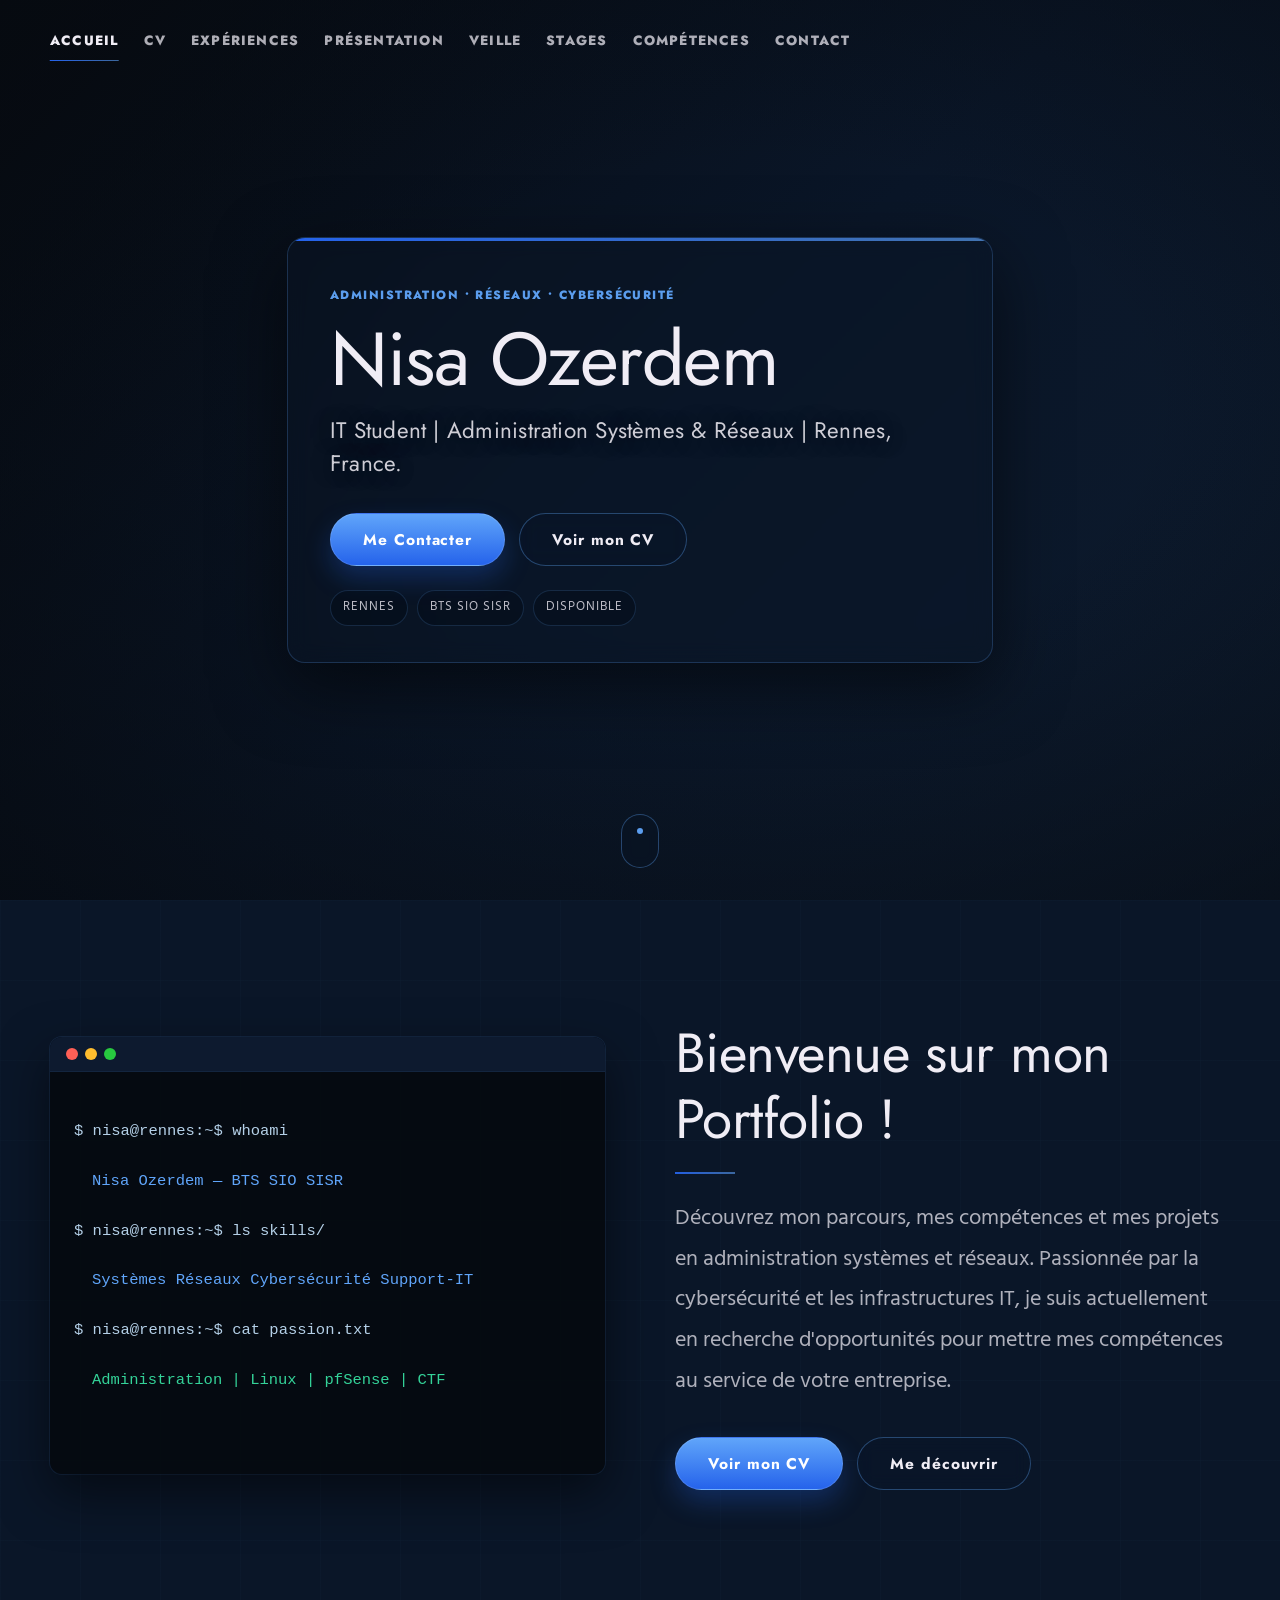
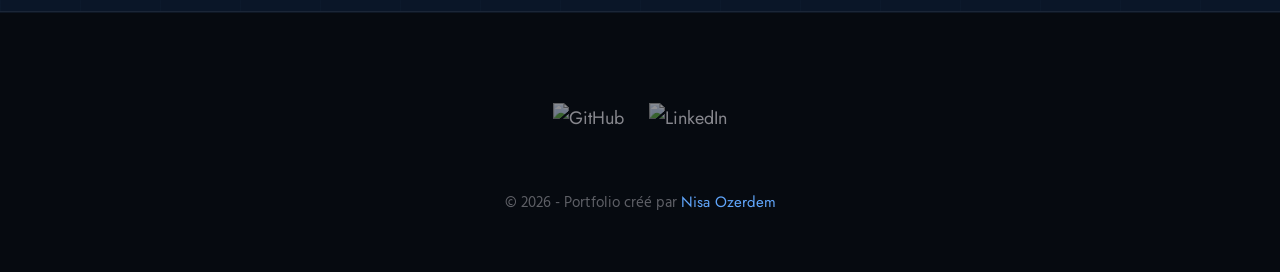
==== commit 6f2e0f71: "test3" ====
--- a/index.html
+++ b/index.html
@@ -3,333 +3,120 @@
 <head>
   <meta charset="UTF-8" />
   <meta name="viewport" content="width=device-width, initial-scale=1.0" />
-  <title>Nisa Ozerdem | IT Student | Administration Systèmes & Réseaux | Rennes, France</title>
-  <link rel="stylesheet" href="style.css" />
-  <style>
-    /* ── HERO ── */
-    #hero {
-      min-height: calc(100vh - 56px);
-      display: flex;
-      flex-direction: column;
-      justify-content: center;
-      padding: 4rem 5% 4rem;
-      position: relative;
-      overflow: hidden;
-    }
-
-    #hero::before {
-      content: '';
-      position: absolute;
-      top: -200px; right: -200px;
-      width: 700px; height: 700px;
-      border-radius: 50%;
-      background: radial-gradient(circle, rgba(45,127,249,0.07) 0%, transparent 70%);
-      pointer-events: none;
-    }
-
-    .hero-tag {
-      font-family: 'IBM Plex Mono', monospace;
-      font-size: 0.62rem;
-      color: var(--muted);
-      letter-spacing: 0.18em;
-      text-transform: uppercase;
-      margin-bottom: 2rem;
-      display: flex;
-      align-items: center;
-      gap: 0.8rem;
-    }
-
-    .hero-tag::before { content: ''; width: 18px; height: 1px; background: var(--accent); }
-    .hero-tag .loc { color: var(--accent3); }
-
-    .hero-name {
-      font-family: 'IBM Plex Mono', monospace;
-      font-size: clamp(2.8rem, 7vw, 5.8rem);
-      font-weight: 700;
-      color: var(--white);
-      line-height: 1.0;
-      letter-spacing: -0.02em;
-      margin-bottom: 0.5rem;
-    }
-
-    .hero-role {
-      font-family: 'IBM Plex Mono', monospace;
-      font-size: clamp(0.82rem, 1.8vw, 1.05rem);
-      font-weight: 300;
-      color: var(--muted2);
-      letter-spacing: 0.03em;
-      margin-bottom: 2.8rem;
-    }
-
-    .hero-role .hl { color: var(--accent3); font-weight: 500; }
-
-    .hero-btns { display: flex; gap: 0.8rem; flex-wrap: wrap; margin-bottom: 4.5rem; }
-
-    .hero-badges {
-      display: flex;
-      gap: 0;
-      border: 1px solid var(--border);
-      width: fit-content;
-      flex-wrap: wrap;
-    }
-
-    .hb {
-      padding: 0.65rem 1.3rem;
-      border-right: 1px solid var(--border);
-      display: flex;
-      flex-direction: column;
-      gap: 0.2rem;
-    }
-
-    .hb:last-child { border-right: none; }
-
-    .hb-l {
-      font-family: 'IBM Plex Mono', monospace;
-      font-size: 0.56rem;
-      color: var(--muted);
-      letter-spacing: 0.14em;
-      text-transform: uppercase;
-    }
-
-    .hb-v {
-      font-family: 'IBM Plex Mono', monospace;
-      font-size: 0.78rem;
-      font-weight: 600;
-      color: var(--white);
-    }
-
-    .hb-v.acc { color: var(--accent3); }
-    .hb-v.grn { color: var(--green); }
-
-    /* ── WELCOME ── */
-    #welcome {
-      padding: 4rem 5%;
-      border-top: 1px solid var(--border);
-      display: grid;
-      grid-template-columns: 1fr 1fr;
-      gap: 4rem;
-      align-items: start;
-    }
-
-    .welcome-text h2 {
-      font-family: 'IBM Plex Mono', monospace;
-      font-size: clamp(1.3rem, 2.5vw, 2rem);
-      font-weight: 700;
-      color: var(--white);
-      margin-bottom: 1rem;
-      letter-spacing: -0.01em;
-    }
-
-    .welcome-text p {
-      font-size: 0.84rem;
-      color: var(--muted2);
-      line-height: 1.9;
-      margin-bottom: 1rem;
-    }
-
-    .welcome-text p strong { color: var(--text); font-weight: 500; }
-    .welcome-text p .acc { color: var(--accent3); }
-
-    .welcome-links {
-      display: flex;
-      gap: 0.7rem;
-      margin-top: 1.5rem;
-      flex-wrap: wrap;
-    }
-
-    /* ── QUICK LINKS ── */
-    .quick-links {
-      display: grid;
-      grid-template-columns: 1fr 1fr;
-      gap: 1px;
-      background: var(--border);
-      border: 1px solid var(--border);
-    }
-
-    .ql-item {
-      background: var(--bg);
-      padding: 1.3rem 1.4rem;
-      display: flex;
-      flex-direction: column;
-      gap: 0.3rem;
-      transition: background 0.2s;
-      position: relative;
-      overflow: hidden;
-    }
-
-    .ql-item::before {
-      content: '';
-      position: absolute;
-      bottom: 0; left: 0;
-      width: 0; height: 2px;
-      background: var(--accent);
-      transition: width 0.3s;
-    }
-
-    .ql-item:hover { background: var(--bg2); }
-    .ql-item:hover::before { width: 100%; }
-
-    .ql-num {
-      font-family: 'IBM Plex Mono', monospace;
-      font-size: 0.58rem;
-      color: var(--muted);
-      letter-spacing: 0.1em;
-    }
-
-    .ql-title {
-      font-family: 'IBM Plex Mono', monospace;
-      font-size: 0.82rem;
-      font-weight: 600;
-      color: var(--white);
-    }
-
-    .ql-desc {
-      font-size: 0.72rem;
-      color: var(--muted);
-      line-height: 1.5;
-    }
-
-    .ql-arrow {
-      margin-top: auto;
-      padding-top: 0.7rem;
-      font-family: 'IBM Plex Mono', monospace;
-      font-size: 0.62rem;
-      color: var(--muted);
-      transition: color 0.2s;
-    }
-
-    .ql-item:hover .ql-arrow { color: var(--accent3); }
-
-    @media (max-width: 820px) {
-      #welcome { grid-template-columns: 1fr; gap: 2.5rem; }
-      .quick-links { grid-template-columns: 1fr; }
-    }
-  </style>
+  <link rel="shortcut icon" type="image/png" href="./images/favicon.png"/>
+  <title>Nisa Ozerdem | IT Student | Administration Systèmes & Réseaux | Rennes, France.</title>
+  <meta name="description" content="Portfolio de Nisa Ozerdem, étudiante en BTS SIO SISR spécialisée en administration systèmes, réseaux et cybersécurité à Rennes.">
+  <meta name="keywords" content="Nisa Ozerdem, BTS SIO, SISR, Administration Systèmes, Réseaux, Cybersécurité, Rennes" />
+  <link rel="stylesheet" href="index.css" />
 </head>
 <body>
 
-  <!-- SOCIAL BAR -->
-  <div class="social-bar">
-    <a href="https://github.com/nisaozerdem" target="_blank" class="social-link" title="GitHub">GH</a>
-    <a href="https://linkedin.com/in/nisa-ozerdem" target="_blank" class="social-link" title="LinkedIn">LI</a>
-    <a href="mailto:nisa.ozerdem@email.com" class="social-link" title="Email">@</a>
-  </div>
+  <!-- ***** Header ***** -->
+  <header class="header header--no-bg" role="banner" id="top">
+    <div class="row">
+      <nav class="nav" role="navigation" aria-label="Navigation principale">
+        <button class="nav__toggle" id="nav-toggle" aria-label="Ouvrir / fermer le menu">
+          <span></span><span></span><span></span>
+        </button>
+        <ul class="nav__items" id="nav-menu">
+          <li class="nav__item"><a href="index.html"       class="nav__link nav__link--active">Accueil</a></li>
+          <li class="nav__item"><a href="cv.html"          class="nav__link">CV</a></li>
+          <li class="nav__item"><a href="experiences.html" class="nav__link">Expériences</a></li>
+          <li class="nav__item"><a href="about.html"       class="nav__link">Présentation</a></li>
+          <li class="nav__item"><a href="veille.html"      class="nav__link">Veille</a></li>
+          <li class="nav__item"><a href="stages.html"      class="nav__link">Stages</a></li>
+          <li class="nav__item"><a href="competences.html" class="nav__link">Compétences</a></li>
+          <li class="nav__item"><a href="contact.html"     class="nav__link">Contact</a></li>
+        </ul>
+      </nav>
+    </div>
 
-  <nav>
-    <a href="index.html" class="nav-logo">Nisa <span class="accent">Ozerdem</span></a>
-    <div class="nav-center">
-      <span>Administration</span><span class="sep">•</span>
-      <span>Réseaux</span><span class="sep">•</span>
-      <span>Cybersécurité</span>
-    </div>
-    <ul class="nav-links" id="nav-links">
-      <li><a href="index.html">Accueil</a></li>
-      <li><a href="about.html">Présentation</a></li>
-      <li><a href="cv.html">CV</a></li>
-      <li><a href="competences.html">Compétences</a></li>
-      <li><a href="experiences.html">Expériences</a></li>
-      <li><a href="stages.html">Stages</a></li>
-      <li><a href="veille.html">Veille</a></li>
-      <li><a href="ctf.html">CTF</a></li>
-      <li><a href="contact.html">Contact</a></li>
-    </ul>
-    <button class="hamburger" id="hamburger" aria-label="Menu"><span></span><span></span><span></span></button>
-  </nav>
-
-  <div class="page-wrap">
-
-    <!-- HERO -->
-    <section id="hero">
-      <div class="hero-tag">
-        <span class="loc">Rennes, Bretagne</span> &nbsp;&bull;&nbsp; BTS SIO SISR &nbsp;&bull;&nbsp; IT Student
-      </div>
-      <h1 class="hero-name">Nisa Ozerdem</h1>
-      <p class="hero-role">IT Student &nbsp;|&nbsp; Administration Systèmes &amp; Réseaux &nbsp;|&nbsp; <span class="hl">Rennes, France</span></p>
-      <div class="hero-btns">
-        <a href="contact.html" class="btn btn-primary">Me Contacter</a>
-        <a href="cv.html" class="btn btn-outline">Voir mon CV</a>
-      </div>
-      <div class="hero-badges reveal">
-        <div class="hb"><span class="hb-l">Ville</span><span class="hb-v">Rennes 🇫🇷</span></div>
-        <div class="hb"><span class="hb-l">Formation</span><span class="hb-v acc">BTS SIO SISR</span></div>
-        <div class="hb"><span class="hb-l">Passion</span><span class="hb-v">CTF / Sécu</span></div>
-        <div class="hb"><span class="hb-l">Status</span><span class="hb-v grn">&#9679; Disponible</span></div>
-      </div>
-    </section>
-
-    <!-- WELCOME + TERMINAL + QUICK LINKS -->
-    <section id="welcome">
-      <div class="welcome-text reveal">
-        <h2>Bienvenue sur mon Portfolio !</h2>
-        <p>Découvrez mon parcours, mes compétences et mes projets en <strong>administration systèmes et réseaux</strong>.</p>
-        <p>Passionnée par la <span class="acc">cybersécurité</span> et les infrastructures IT, je suis actuellement en recherche d'opportunités pour mettre mes compétences au service de votre entreprise.</p>
-        <div class="welcome-links">
-          <a href="cv.html" class="btn btn-primary">Voir mon CV &rarr;</a>
-          <a href="https://github.com/nisaozerdem" target="_blank" class="btn btn-outline">GitHub</a>
+    <div class="header__hero">
+      <div class="row">
+        <div class="hero__card">
+          <div class="hero__kicker">Administration • Réseaux • Cybersécurité</div>
+          <h1 class="heading-primary">Nisa Ozerdem</h1>
+          <p class="hero__subtitle">IT Student | Administration Systèmes &amp; Réseaux | Rennes, France.</p>
+          <div class="hero__actions">
+            <a href="contact.html" class="btn btn--primary">Me Contacter</a>
+            <a href="cv.html"      class="btn btn--ghost">Voir mon CV</a>
+          </div>
+          <div class="hero__meta">
+            <span class="hero__pill">Rennes</span>
+            <span class="hero__pill">BTS SIO SISR</span>
+            <span class="hero__pill">Disponible</span>
+          </div>
         </div>
       </div>
+    </div>
 
-      <div class="reveal">
-        <div class="terminal">
-          <div class="term-bar">
-            <span class="tb tb-r"></span><span class="tb tb-y"></span><span class="tb tb-g"></span>
-            <span class="term-title">bash &mdash; nisa@rennes</span>
+    <a class="scroll-indicator" href="#welcome" aria-label="Aller à la section suivante"></a>
+  </header>
+
+  <main role="main">
+
+    <!-- ***** Welcome ***** -->
+    <section class="welcome" id="welcome">
+      <div class="row">
+        <div class="welcome__content">
+
+          <div class="welcome__animation">
+            <div class="terminal">
+              <div class="terminal__header">
+                <span class="terminal__dot terminal__dot--red"></span>
+                <span class="terminal__dot terminal__dot--yellow"></span>
+                <span class="terminal__dot terminal__dot--green"></span>
+              </div>
+              <div class="terminal__body">
+                <p class="terminal__line">$ nisa@rennes:~$ whoami</p>
+                <p class="terminal__line terminal__output">Nisa Ozerdem — BTS SIO SISR</p>
+                <p class="terminal__line">$ nisa@rennes:~$ ls skills/</p>
+                <p class="terminal__line terminal__output">Systèmes  Réseaux  Cybersécurité  Support-IT</p>
+                <p class="terminal__line">$ nisa@rennes:~$ cat passion.txt</p>
+                <p class="terminal__line terminal__output">Administration | Linux | pfSense | CTF</p>
+                <p class="terminal__line terminal__cursor">█</p>
+              </div>
+            </div>
           </div>
-          <div class="term-body">
-            <div class="tl"><span class="tl-p">$ nisa@rennes:~$</span><span class="tl-cmd">whoami</span></div>
-            <div class="tl-out hl">Nisa Ozerdem - BTS SIO SISR</div>
-            <div class="tl-blank"></div>
-            <div class="tl"><span class="tl-p">$ nisa@rennes:~$</span><span class="tl-cmd">ls skills/</span></div>
-            <div class="tl-out hl">Systèmes &nbsp; Réseaux &nbsp; Cybersécurité &nbsp; Cloud</div>
-            <div class="tl-blank"></div>
-            <div class="tl"><span class="tl-p">$ nisa@rennes:~$</span><span class="tl-cmd">cat passion.txt</span></div>
-            <div class="tl-out hl">CTF | Administration | Sécurité</div>
-            <div class="tl-blank"></div>
-            <div class="tl"><span class="tl-p">$ nisa@rennes:~$</span><span class="tl-cmd">echo $STATUS</span></div>
-            <div class="tl-out grn">&#9679; open_to_work</div>
-            <div class="tl-blank"></div>
-            <div class="tl"><span class="tl-p">$ nisa@rennes:~$</span><span class="tl-cursor"></span></div>
+
+          <div class="welcome__text">
+            <h2>Bienvenue sur mon Portfolio !</h2>
+            <p>Découvrez mon parcours, mes compétences et mes projets en administration systèmes et réseaux.
+               Passionnée par la cybersécurité et les infrastructures IT, je suis actuellement en recherche
+               d'opportunités pour mettre mes compétences au service de votre entreprise.</p>
+            <div class="welcome__links">
+              <a href="cv.html"    class="btn btn--primary">Voir mon CV</a>
+              <a href="about.html" class="btn btn--ghost">Me découvrir</a>
+            </div>
           </div>
-        </div>
 
-        <div style="margin-top:1px">
-          <div class="quick-links">
-            <a href="about.html" class="ql-item">
-              <span class="ql-num">01</span>
-              <span class="ql-title">Présentation</span>
-              <span class="ql-desc">Qui suis-je, mon parcours et mes objectifs</span>
-              <span class="ql-arrow">Voir &rarr;</span>
-            </a>
-            <a href="competences.html" class="ql-item">
-              <span class="ql-num">02</span>
-              <span class="ql-title">Compétences</span>
-              <span class="ql-desc">Stack technique et niveaux de maîtrise</span>
-              <span class="ql-arrow">Voir &rarr;</span>
-            </a>
-            <a href="stages.html" class="ql-item">
-              <span class="ql-num">03</span>
-              <span class="ql-title">Stages</span>
-              <span class="ql-desc">Mes expériences en entreprise</span>
-              <span class="ql-arrow">Voir &rarr;</span>
-            </a>
-            <a href="ctf.html" class="ql-item">
-              <span class="ql-num">04</span>
-              <span class="ql-title">CTF</span>
-              <span class="ql-desc">Challenges de cybersécurité</span>
-              <span class="ql-arrow">Voir &rarr;</span>
-            </a>
-          </div>
         </div>
       </div>
     </section>
 
-  </div>
+  </main>
 
-  <footer>
-    <span class="footer-copy">&copy; 2026 - Portfolio créé par <span>Nisa Ozerdem</span></span>
-    <a href="#hero" class="footer-back">Haut de page &uarr;</a>
+  <!-- ***** Footer ***** -->
+  <footer role="contentinfo" class="footer">
+    <div class="row">
+      <ul class="footer__social-links">
+        <li class="footer__social-link-item">
+          <a href="https://github.com/[votre-github]" target="_blank" title="GitHub">
+            <img src="./images/github.svg" class="footer__social-image" alt="GitHub">
+          </a>
+        </li>
+        <li class="footer__social-link-item">
+          <a href="https://linkedin.com/in/nisa-ozerdem" target="_blank" title="LinkedIn">
+            <img src="./images/linkedin.svg" class="footer__social-image" alt="LinkedIn">
+          </a>
+        </li>
+      </ul>
+      <p>&copy; 2026 - Portfolio créé par <a href="index.html" class="link">Nisa Ozerdem</a></p>
+    </div>
   </footer>
 
-  <script src="nav.js"></script>
+  <a href="#top" class="back-to-top" title="Back to Top" aria-label="Retour en haut">↑</a>
+
+  <script src="./index.js"></script>
 </body>
 </html>
--- a/index.css
+++ b/index.css
@@ -0,0 +1,1180 @@
+/* ================================================
+   NISA OZERDEM — PORTFOLIO
+   Direction : Luxury Dark / Architectural / Cinematic
+   Inspiré fidèlement de l'architecture Nollan Droguet
+   Palette : Deep Night Blue + Accent Bleu Électrique
+   ================================================ */
+
+@import url('https://fonts.googleapis.com/css2?family=Jost:ital,wght@0,300;0,400;0,700;0,800;0,900;1,400&family=Hind:wght@300;400;500;600&display=swap');
+
+/* --------------------------------------- */
+/* ----- Variables & Reset          ----- */
+/* --------------------------------------- */
+
+:root {
+  --font-size-small:    1.8rem;
+  --font-size-normal:   2.2rem;
+  --font-size-medium:   2.8rem;
+  --font-size-medium-1: 3.6rem;
+  --font-size-large:    5.5rem;
+  --font-size-huge:     7.5rem;
+  --font-stack: 'Hind', sans-serif;
+
+  --line-height-normal: 1.7;
+  --line-height-small:  1.2;
+
+  --black:     #060a10;
+  --navy:      #0a1628;
+  --navy-mid:  #0f1f38;
+
+  /* Accent bleu électrique (remplace le gold de Nollan) */
+  --blue:       #2563eb;
+  --blue-light: #60a5fa;
+  --blue-glow:  rgba(37,99,235,.22);
+
+  --white:   #f0edf5;
+  --white-1: rgba(240,237,245,.82);
+
+  --container-max-width:    1180px;
+  --container-medium-width:  700px;
+
+  --gutter-huge:    12rem;
+  --gutter-medium:   6rem;
+  --gutter-normal:   3rem;
+  --gutter-small-1:  2.5rem;
+  --gutter-small:    2rem;
+
+  --border-light: 1px solid rgba(255,255,255,.07);
+
+  --glass:        rgba(10,22,40,.55);
+  --glass-border: rgba(96,165,250,.18);
+  --shadow-xl:    0 22px 70px rgba(0,0,0,.55);
+
+  --focus: 0 0 0 3px rgba(96,165,250,.35);
+}
+
+* { margin: 0; padding: 0; box-sizing: inherit; }
+html { font-size: 62.5%; box-sizing: border-box; scroll-behavior: smooth; }
+@media (max-width: 1000px) { html { font-size: 52%; } }
+
+body {
+  font-size: var(--font-size-small);
+  font-family: var(--font-stack);
+  font-weight: 400;
+  color: var(--white-1);
+  line-height: var(--line-height-normal);
+  background: var(--black);
+  overflow-x: hidden;
+}
+
+.row { max-width: var(--container-max-width); margin: 0 auto; }
+@media (max-width: 1240px) { .row { padding: 0 var(--gutter-medium); } }
+@media (max-width: 600px)  { .row { padding: 0 var(--gutter-normal); } }
+@media (max-width: 400px)  { .row { padding: 0 var(--gutter-small); } }
+
+section { padding: var(--gutter-huge) 0; border-bottom: var(--border-light); position: relative; }
+img { object-fit: contain; max-width: 100%; }
+
+/* --------------------------------------- */
+/* ----- Typographie                ----- */
+/* --------------------------------------- */
+
+h1, h2, h3 {
+  font-family: 'Jost', sans-serif;
+  font-weight: 400;
+  line-height: var(--line-height-small);
+  color: var(--white);
+}
+
+.heading-primary {
+  line-height: 1;
+  font-size: var(--font-size-huge);
+  font-weight: 400;
+  letter-spacing: -.02em;
+}
+@media (max-width: 900px) { .heading-primary { font-size: 6.5rem; } }
+@media (max-width: 500px) { .heading-primary { font-size: var(--font-size-large); } }
+
+h2 {
+  font-size: var(--font-size-large);
+  margin-bottom: var(--gutter-medium);
+  letter-spacing: -.01em;
+}
+
+/* Ligne de soulignement h2 — bleu électrique */
+h2::after {
+  content: '';
+  display: block;
+  height: 2px;
+  width: 6rem;
+  background: linear-gradient(90deg, var(--blue) 0%, rgba(96,165,250,.6) 100%);
+  margin: var(--gutter-small) 0;
+  opacity: .95;
+}
+
+h3 { font-size: var(--font-size-medium-1); margin-bottom: var(--gutter-small); }
+@media (max-width: 500px) {
+  h2 { font-size: var(--font-size-medium-1); }
+  h3 { font-size: var(--font-size-medium); }
+}
+
+p { margin: var(--gutter-small-1) 0; }
+
+/* --------------------------------------- */
+/* ----- Liens & Boutons            ----- */
+/* --------------------------------------- */
+
+a {
+  color: var(--white);
+  font-weight: 400;
+  font-family: 'Jost', sans-serif;
+  transition: all .25s ease;
+  outline: 2px solid transparent;
+  text-decoration: none;
+}
+
+::-moz-focus-inner { border: 0; }
+button:focus, a:focus { outline: none; box-shadow: var(--focus); }
+body:not(.user-is-tabbing) button:focus,
+body:not(.user-is-tabbing) a:focus { box-shadow: none; }
+
+.link:hover { color: var(--blue-light); }
+
+/* Système de boutons — même structure que Nollan */
+.btn {
+  position: relative;
+  display: inline-flex;
+  align-items: center;
+  justify-content: center;
+  gap: .9rem;
+
+  padding: 1.25rem 3.2rem;
+  border-radius: 999px;
+
+  text-decoration: none;
+  font-family: 'Jost', sans-serif;
+  font-weight: 700;
+  letter-spacing: .06em;
+  font-size: 1.55rem;
+
+  border: 1px solid transparent;
+  cursor: pointer;
+
+  transition: transform .2s ease, box-shadow .2s ease, background .25s ease, border-color .25s ease, color .25s ease;
+  will-change: transform;
+}
+
+.btn:hover  { transform: translateY(-2px); box-shadow: 0 14px 30px rgba(0,0,0,.35); }
+.btn:active { transform: translateY(0);    box-shadow: none; }
+
+/* btn--primary : gradient bleu (même logique que gold de Nollan) */
+.btn--primary {
+  background: linear-gradient(180deg, var(--blue-light), var(--blue));
+  color: #fff;
+  border-color: rgba(255,255,255,.12);
+  box-shadow: 0 12px 26px rgba(37,99,235,.28);
+}
+.btn--primary:hover {
+  background: linear-gradient(180deg, #93c5fd, var(--blue-light));
+  box-shadow: 0 16px 36px rgba(37,99,235,.40);
+  color: #fff;
+}
+
+/* btn--ghost : transparent, bordure bleu */
+.btn--ghost {
+  background: rgba(10,22,40,.35);
+  color: var(--white);
+  border-color: rgba(96,165,250,.35);
+  backdrop-filter: blur(8px);
+}
+.btn--ghost:hover {
+  background: rgba(10,22,40,.55);
+  border-color: rgba(96,165,250,.55);
+}
+
+.btn--sm { padding: 1rem 2.1rem; font-size: 1.45rem; }
+.btn__icon { height: 2rem; width: 2rem; vertical-align: middle; }
+
+/* --------------------------------------- */
+/* ----- Back to Top               ----- */
+/* --------------------------------------- */
+
+.back-to-top {
+  position: fixed;
+  bottom: 4rem; right: 4rem;
+  display: flex;
+  justify-content: center;
+  align-items: center;
+
+  height: 5rem; width: 5rem;
+  background: linear-gradient(180deg, var(--blue-light), var(--blue));
+  border-radius: 50%;
+  z-index: 50;
+
+  visibility: hidden;
+  opacity: 0;
+  transform: scale(0);
+  transition: all .35s ease;
+
+  box-shadow: 0 18px 40px rgba(0,0,0,.45);
+  border: 1px solid rgba(255,255,255,.1);
+  font-size: 2rem;
+  color: #fff;
+}
+.back-to-top:hover { transform: scale(1.06) translateY(-2px); opacity: 1; visibility: visible; color: #fff; }
+.back-to-top__image { height: 65%; filter: invert(1) brightness(2); }
+
+@media (max-width: 900px) { .back-to-top { right: 2rem; } }
+@media (max-width: 500px) { .back-to-top { right: 1rem; bottom: 8rem; } }
+
+/* --------------------------------------- */
+/* ----- Navigation                 ----- */
+/* --------------------------------------- */
+
+.nav {
+  display: flex;
+  justify-content: space-between;
+  align-items: center;
+  padding: 2.2rem 0;
+  position: relative;
+}
+
+.nav__items {
+  display: flex;
+  list-style: none;
+  align-items: center;
+  gap: 2.5rem;
+}
+
+.nav__toggle {
+  display: none;
+  flex-direction: column;
+  background: transparent;
+  border: none;
+  cursor: pointer;
+  padding: 0;
+  z-index: 1001;
+}
+
+.nav__toggle span {
+  width: 28px; height: 2px;
+  background: rgba(240,237,245,.9);
+  margin: 5px 0;
+  transition: all .3s ease;
+  border-radius: 2px;
+  display: block;
+}
+
+/* Lien nav — même structure que Nollan */
+.nav__link {
+  position: relative;
+  display: inline-block;
+  padding: .8rem 0;
+  color: rgba(240,237,245,.72);
+  transition: color .25s ease;
+  font-size: 1.35rem;
+  font-weight: 800;
+  letter-spacing: .09em;
+  text-transform: uppercase;
+  white-space: nowrap;
+}
+
+.nav__link::after {
+  content: '';
+  position: absolute;
+  bottom: 0; left: 50%;
+  width: 0; height: 1px;
+  background: linear-gradient(90deg, var(--blue), rgba(96,165,250,.6));
+  transform: translateX(-50%);
+  transition: width .3s ease;
+}
+
+.nav__link:hover { color: var(--white); }
+.nav__link:hover::after,
+.nav__link--active::after { width: 100%; }
+.nav__link--active { color: var(--white); }
+
+/* ---- Mobile menu ---- */
+@media (max-width: 768px) {
+  .nav__toggle { display: flex; }
+
+  .nav__items {
+    position: fixed;
+    top: 0; right: -110%;
+    width: 78%; max-width: 340px;
+    height: 100vh;
+
+    background: rgba(10,22,40,.95);
+    backdrop-filter: blur(10px);
+
+    flex-direction: column;
+    gap: 0;
+    padding: 10rem 0 3rem 0;
+
+    transition: right .45s cubic-bezier(.77,0,.175,1);
+    box-shadow: -14px 0 40px rgba(0,0,0,.7);
+    z-index: 1000;
+    justify-content: flex-start;
+
+    border-left: 1px solid rgba(96,165,250,.12);
+  }
+
+  .nav__items.active { right: 0; }
+
+  .nav__item {
+    width: 100%;
+    text-align: center;
+    opacity: 0;
+    transform: translateX(30px);
+    transition: opacity .3s ease, transform .3s ease;
+  }
+
+  .nav__items.active .nav__item { opacity: 1; transform: translateX(0); }
+  .nav__items.active .nav__item:nth-child(1) { transition-delay: .06s; }
+  .nav__items.active .nav__item:nth-child(2) { transition-delay: .10s; }
+  .nav__items.active .nav__item:nth-child(3) { transition-delay: .14s; }
+  .nav__items.active .nav__item:nth-child(4) { transition-delay: .18s; }
+  .nav__items.active .nav__item:nth-child(5) { transition-delay: .22s; }
+  .nav__items.active .nav__item:nth-child(6) { transition-delay: .26s; }
+  .nav__items.active .nav__item:nth-child(7) { transition-delay: .30s; }
+  .nav__items.active .nav__item:nth-child(8) { transition-delay: .34s; }
+
+  .nav__link {
+    display: block;
+    padding: 1.9rem 2rem;
+    font-size: 1.75rem;
+    border-bottom: 1px solid rgba(96,165,250,.08);
+  }
+  .nav__link::after { display: none; }
+  .nav__link:hover { background: rgba(96,165,250,.06); color: var(--blue-light); }
+
+  .nav__toggle.active span:nth-child(1) { transform: rotate(45deg) translate(9px,9px); background: var(--blue-light); }
+  .nav__toggle.active span:nth-child(2) { opacity: 0; }
+  .nav__toggle.active span:nth-child(3) { transform: rotate(-45deg) translate(9px,-9px); background: var(--blue-light); }
+}
+
+/* --------------------------------------- */
+/* ----- Header / Hero              ----- */
+/* --------------------------------------- */
+
+.header {
+  background:
+    linear-gradient(to bottom, rgba(6,10,16,.60) 0%, rgba(6,10,16,.20) 55%, rgba(6,10,16,.75) 100%),
+    url('./images/bg-hero.jpg') center center / cover no-repeat fixed;
+  height: 100vh;
+  min-height: 62rem;
+  position: relative;
+  overflow: hidden;
+}
+
+/* Fallback si pas d'image */
+.header--no-bg {
+  background: linear-gradient(135deg, var(--black) 0%, var(--navy) 50%, #0d1b2e 100%);
+}
+
+.header::after {
+  content: '';
+  position: absolute; inset: 0;
+  background: radial-gradient(ellipse at 60% 45%, rgba(0,0,0,0) 35%, rgba(6,10,16,.78) 100%);
+  pointer-events: none;
+  z-index: 1;
+}
+
+.header .row { position: relative; z-index: 10; }
+
+.header__hero {
+  position: absolute;
+  inset: 0;
+  display: flex;
+  align-items: center;
+  z-index: 5;
+}
+
+/* Glass card — même structure exacte que Nollan */
+.hero__card {
+  max-width: 74rem;
+  padding: 4.2rem 4.2rem 3.6rem;
+  background: rgba(10,22,40,.42);
+  border: 1px solid rgba(96,165,250,.22);
+  border-radius: 18px;
+  backdrop-filter: blur(10px);
+  box-shadow: var(--shadow-xl);
+  position: relative;
+  overflow: hidden;
+}
+
+.hero__card::before {
+  content: '';
+  position: absolute;
+  top: 0; left: 0; right: 0;
+  height: 3px;
+  background: linear-gradient(90deg, var(--blue), rgba(96,165,250,.65));
+}
+
+.hero__kicker {
+  display: inline-flex;
+  align-items: center;
+  gap: .8rem;
+  font-family: 'Jost', sans-serif;
+  font-weight: 800;
+  letter-spacing: .12em;
+  text-transform: uppercase;
+  font-size: 1.2rem;
+  color: rgba(96,165,250,.95);
+  margin-bottom: 1.6rem;
+}
+
+.hero__subtitle {
+  margin: 1.7rem 0 3.2rem;
+  max-width: 62rem;
+  font-family: 'Jost', sans-serif;
+  font-size: 2.25rem;
+  color: rgba(240,237,245,.86);
+  letter-spacing: .01em;
+  line-height: 1.5;
+  text-shadow: 0 1px 18px rgba(0,0,0,.55);
+}
+
+.hero__actions {
+  display: flex;
+  gap: 1.4rem;
+  flex-wrap: wrap;
+  margin-bottom: 2.4rem;
+}
+
+.hero__meta {
+  display: flex;
+  gap: .9rem;
+  flex-wrap: wrap;
+  opacity: .95;
+}
+
+.hero__pill {
+  display: inline-flex;
+  align-items: center;
+  justify-content: center;
+  padding: .6rem 1.2rem;
+  border-radius: 999px;
+  background: rgba(6,10,16,.28);
+  border: 1px solid rgba(96,165,250,.18);
+  font-size: 1.25rem;
+  letter-spacing: .08em;
+  text-transform: uppercase;
+  color: rgba(240,237,245,.82);
+}
+
+/* Scroll indicator — identique à Nollan */
+.scroll-indicator {
+  position: absolute;
+  left: 50%; bottom: 3.2rem;
+  transform: translateX(-50%);
+  width: 38px; height: 54px;
+  border-radius: 999px;
+  border: 1px solid rgba(96,165,250,.35);
+  background: rgba(10,22,40,.25);
+  backdrop-filter: blur(6px);
+  z-index: 6;
+}
+
+.scroll-indicator::after {
+  content: '';
+  position: absolute;
+  left: 50%; top: 13px;
+  transform: translateX(-50%);
+  width: 6px; height: 6px;
+  border-radius: 999px;
+  background: rgba(96,165,250,.95);
+  animation: scrollDot 1.5s ease-in-out infinite;
+}
+
+@keyframes scrollDot {
+  0%   { opacity: .2; transform: translateX(-50%) translateY(0);    }
+  50%  { opacity: 1;  transform: translateX(-50%) translateY(14px); }
+  100% { opacity: .2; transform: translateX(-50%) translateY(0);    }
+}
+
+@media (max-width: 900px) {
+  .header__hero { padding-top: 6rem; }
+  .hero__card { padding: 3.4rem 3rem; }
+  .hero__subtitle { font-size: 2.05rem; }
+}
+@media (max-width: 500px) {
+  .header { background-attachment: scroll; }
+  .hero__card { padding: 3.0rem 2.3rem; }
+  .hero__actions { flex-direction: column; }
+  .btn { width: 100%; }
+}
+
+/* --------------------------------------- */
+/* ----- Welcome / Terminal         ----- */
+/* --------------------------------------- */
+
+.welcome {
+  background: var(--navy);
+  position: relative;
+  overflow: hidden;
+}
+
+.welcome::before {
+  content: '';
+  position: absolute; inset: 0;
+  background:
+    linear-gradient(rgba(96,165,250,.02) 1px, transparent 1px),
+    linear-gradient(90deg, rgba(96,165,250,.02) 1px, transparent 1px);
+  background-size: 80px 80px;
+  pointer-events: none;
+}
+
+.welcome__content { display: flex; align-items: center; gap: 7rem; position: relative; }
+.welcome__animation { flex: 1; }
+
+/* Terminal — même structure que Nollan */
+.terminal {
+  background: rgba(6,10,16,.92);
+  border-radius: 12px;
+  box-shadow: 0 20px 50px rgba(0,0,0,.5), 0 0 0 1px rgba(96,165,250,.12);
+  overflow: hidden;
+  animation: termEntry .9s cubic-bezier(.23,1,.32,1) both;
+}
+
+@keyframes termEntry {
+  from { opacity: 0; transform: translateY(20px); }
+  to   { opacity: 1; transform: translateY(0); }
+}
+
+.terminal__header {
+  background: rgba(15,31,56,.8);
+  padding: 1.1rem 1.6rem;
+  display: flex; gap: .7rem; align-items: center;
+  border-bottom: 1px solid rgba(96,165,250,.08);
+}
+
+.terminal__dot            { width: 12px; height: 12px; border-radius: 50%; }
+.terminal__dot--red       { background: #ff5f56; }
+.terminal__dot--yellow    { background: #ffbd2e; }
+.terminal__dot--green     { background: #27c93f; }
+
+.terminal__body {
+  padding: 2.2rem 2.4rem;
+  font-family: 'Courier New', monospace;
+  font-size: 1.55rem;
+  line-height: 1.6;
+}
+
+.terminal__line {
+  margin-bottom: .9rem;
+  opacity: 0;
+  color: rgba(200,230,255,.9);
+  animation: lineIn .4s ease forwards;
+}
+
+.terminal__line:nth-child(1) { animation-delay: .5s; }
+.terminal__line:nth-child(2) { animation-delay: 1.0s;  color: var(--blue-light); }
+.terminal__line:nth-child(3) { animation-delay: 1.5s; }
+.terminal__line:nth-child(4) { animation-delay: 2.0s;  color: var(--blue-light); }
+.terminal__line:nth-child(5) { animation-delay: 2.5s; }
+.terminal__line:nth-child(6) { animation-delay: 3.0s;  color: #34d399; }
+.terminal__line:nth-child(7) { animation-delay: 3.5s; }
+
+@keyframes lineIn {
+  from { opacity: 0; transform: translateX(-6px); }
+  to   { opacity: 1; transform: translateX(0); }
+}
+
+.terminal__cursor { animation: blink 1s step-end infinite; color: var(--blue-light); }
+@keyframes blink { 50% { opacity: 0; } }
+.terminal__output { color: var(--blue-light); margin-left: 1.8rem; }
+
+.welcome__text { flex: 1; }
+.welcome__text h2 { margin-bottom: 2rem; }
+.welcome__text p {
+  max-width: 100%;
+  font-size: var(--font-size-normal);
+  line-height: 1.85;
+  margin-bottom: 3.5rem;
+  color: rgba(240,237,245,.72);
+}
+.welcome__links { display: flex; gap: 1.4rem; flex-wrap: wrap; }
+
+@media (max-width: 900px) {
+  .welcome__content { flex-direction: column; gap: 5rem; }
+  .welcome__links { width: 100%; }
+}
+
+/* --------------------------------------- */
+/* ----- CV Section                ----- */
+/* --------------------------------------- */
+
+.cv-section { background: var(--black); }
+.cv-container { max-width: 920px; margin: 0 auto; }
+
+.cv-viewer {
+  background: rgba(10,22,40,.55);
+  border-radius: 16px;
+  padding: 2.5rem;
+  box-shadow: 0 20px 60px rgba(0,0,0,.55), 0 0 0 1px rgba(96,165,250,.12);
+  position: relative; overflow: hidden;
+  border: 1px solid rgba(96,165,250,.10);
+}
+
+.cv-viewer::before {
+  content: '';
+  position: absolute; top: 0; left: 0; right: 0; height: 3px;
+  background: linear-gradient(90deg, var(--blue) 0%, rgba(96,165,250,.65) 100%);
+}
+
+/* Image CV + zoom (comme Nollan) */
+.cv-image {
+  width: 100%;
+  height: auto;
+  border-radius: 10px;
+  cursor: zoom-in;
+  transition: transform .35s ease;
+  transform-origin: center center;
+}
+.cv-image.zoomed { cursor: zoom-out; }
+
+.cv-controls {
+  display: flex;
+  justify-content: center;
+  gap: 1.2rem;
+  margin-top: 2.2rem;
+  flex-wrap: wrap;
+}
+
+/* Placeholder PDF si pas d'image */
+.cv-placeholder {
+  background: rgba(10,22,40,.55);
+  border: 2px dashed rgba(96,165,250,.2);
+  border-radius: 10px;
+  padding: 5rem 2rem;
+  display: flex;
+  flex-direction: column;
+  align-items: center;
+  justify-content: center;
+  gap: 1.5rem;
+  text-align: center;
+}
+.cv-placeholder p { font-size: 1.65rem; color: rgba(240,237,245,.48); line-height: 1.7; max-width: 44rem; }
+.cv-placeholder code { font-family: 'Courier New', monospace; font-size: 1.35rem; background: rgba(255,255,255,.05); padding: .25rem .6rem; border-radius: 4px; color: var(--blue-light); }
+
+.pdf-embed { display: block; width: 100%; height: 900px; border: none; border-radius: 8px; }
+
+@media (max-width: 600px) {
+  .cv-controls { flex-direction: column; }
+  .cv-controls .btn { width: 100%; }
+}
+
+/* --------------------------------------- */
+/* ----- About / Présentation      ----- */
+/* --------------------------------------- */
+
+.about { background: linear-gradient(160deg, var(--black) 0%, var(--navy) 100%); }
+
+/* même structure que Nollan */
+.about__content {
+  display: flex;
+  flex-direction: row-reverse;
+  justify-content: center;
+  align-items: center;
+  gap: 5rem;
+  max-width: 1100px;
+  margin: 0 auto;
+  padding: 2rem;
+}
+
+.about__text { flex: 0 0 55%; text-align: left; }
+.about__photo-container { flex: 1; display: flex; justify-content: center; align-items: center; }
+
+.about__photo-container img {
+  max-width: 100%;
+  height: auto;
+  border-radius: 12px;
+  border: 1px solid rgba(96,165,250,.25);
+  box-shadow: 0 14px 50px rgba(0,0,0,.55);
+  transition: all .35s ease;
+}
+.about__photo-container:hover img {
+  border-color: rgba(96,165,250,.5);
+  box-shadow: 0 18px 65px rgba(0,0,0,.62);
+}
+
+/* Avatar initiales (sans photo) */
+.about__avatar {
+  width: 28rem;
+  height: 32rem;
+  background: rgba(10,22,40,.65);
+  border: 1px solid rgba(96,165,250,.22);
+  border-radius: 14px;
+  display: flex; flex-direction: column; align-items: center; justify-content: center;
+  gap: 1rem;
+  position: relative;
+  overflow: hidden;
+  box-shadow: 0 14px 50px rgba(0,0,0,.45);
+}
+
+.about__avatar::before {
+  content: '';
+  position: absolute; top: 0; left: 0; right: 0;
+  height: 3px;
+  background: linear-gradient(90deg, var(--blue), rgba(96,165,250,.65));
+}
+
+.about__avatar-initials {
+  font-family: 'Jost', sans-serif;
+  font-size: 8rem;
+  font-weight: 800;
+  color: rgba(37,99,235,.20);
+  letter-spacing: -.04em;
+  line-height: 1;
+}
+
+.about__avatar-label {
+  font-family: 'Jost', sans-serif;
+  font-size: 1.3rem;
+  color: var(--blue-light);
+  letter-spacing: .12em;
+  text-transform: uppercase;
+  opacity: .7;
+}
+
+.about__links { display: flex; gap: 1.4rem; flex-wrap: wrap; margin-top: var(--gutter-normal); }
+
+@media (max-width: 900px) {
+  .about__content { flex-direction: column-reverse; text-align: center; gap: 3rem; }
+  .about__text { flex: 1; text-align: center; }
+  .about__avatar { width: 100%; height: 18rem; }
+  .about__links { justify-content: center; }
+}
+
+/* --------------------------------------- */
+/* ----- Expériences / Client Cards ----- */
+/* --------------------------------------- */
+
+.client { background: linear-gradient(160deg, var(--navy) 0%, var(--black) 100%); }
+
+.client__intro {
+  text-align: center;
+  font-size: var(--font-size-normal);
+  max-width: 65rem;
+  margin: 0 auto 6rem auto;
+  color: rgba(240,237,245,.58);
+  line-height: 1.75;
+}
+
+.client__grid {
+  display: grid;
+  grid-template-columns: repeat(auto-fit, minmax(280px, 1fr));
+  gap: 3rem;
+  margin-top: 4rem;
+}
+
+/* client__card — même structure que Nollan */
+.client__card {
+  background: rgba(10,22,40,.58);
+  border: 1px solid rgba(96,165,250,.12);
+  border-radius: 14px;
+  padding: 3rem;
+  transition: transform .35s ease, box-shadow .35s ease, border-color .35s ease;
+  position: relative;
+  overflow: hidden;
+  box-shadow: 0 14px 45px rgba(0,0,0,.28);
+}
+
+.client__card::before {
+  content: '';
+  position: absolute; top: 0; left: 0;
+  width: 100%; height: 3px;
+  background: linear-gradient(90deg, var(--blue) 0%, rgba(96,165,250,.65) 100%);
+  transform: scaleX(0);
+  transform-origin: left;
+  transition: transform .4s ease;
+}
+.client__card:hover::before { transform: scaleX(1); }
+.client__card:hover {
+  transform: translateY(-10px);
+  border-color: rgba(96,165,250,.25);
+  box-shadow: 0 18px 55px rgba(0,0,0,.42);
+}
+
+.client__logo-container {
+  height: 120px;
+  display: flex; align-items: center; justify-content: center;
+  margin-bottom: 2.4rem;
+  background: rgba(255,255,255,.03);
+  border-radius: 10px;
+  padding: 1.5rem;
+  border: 1px solid rgba(255,255,255,.04);
+  transition: background .3s ease, border-color .3s ease;
+}
+.client__card:hover .client__logo-container {
+  background: rgba(96,165,250,.05);
+  border-color: rgba(96,165,250,.12);
+}
+
+.client__logo-large {
+  max-width: 100%; max-height: 100%;
+  object-fit: contain;
+  transition: transform .3s ease;
+}
+.client__card:hover .client__logo-large { transform: scale(1.05); }
+
+.client__num {
+  font-family: 'Courier New', monospace;
+  font-size: 1.2rem;
+  color: var(--blue-light);
+  opacity: .7;
+  margin-bottom: 1.2rem;
+  letter-spacing: .1em;
+}
+
+.client__info h3 { color: var(--blue-light); font-size: var(--font-size-medium); margin-bottom: .6rem; }
+.client__role { color: rgba(240,237,245,.78); font-size: 1.55rem; font-weight: 700; margin-bottom: 1.2rem; }
+.client__description { font-size: 1.5rem; line-height: 1.65; color: rgba(240,237,245,.62); margin-bottom: 1.8rem; }
+
+.client__tags { display: flex; flex-wrap: wrap; gap: .8rem; margin-top: 1.6rem; }
+.client__tag {
+  background: rgba(96,165,250,.08);
+  color: rgba(96,165,250,.95);
+  padding: .55rem 1.2rem;
+  border-radius: 999px;
+  font-size: 1.25rem;
+  border: 1px solid rgba(96,165,250,.16);
+  transition: all .25s ease;
+  font-weight: 700;
+}
+.client__card:hover .client__tag {
+  background: rgba(96,165,250,.12);
+  border-color: rgba(96,165,250,.26);
+}
+
+@media (max-width: 768px) { .client__grid { grid-template-columns: 1fr; } }
+
+/* --------------------------------------- */
+/* ----- Stages & Compétences      ----- */
+/* --------------------------------------- */
+
+/* Même overrides que Nollan pour les sections about utilisées en plein texte */
+#stages .about__content,
+#competences .about__content { display: block; }
+
+#stages .about__text,
+#competences .about__text { flex: none; max-width: 100%; }
+
+#stages p,
+#competences p { max-width: 100%; }
+
+/* Tables — même style que Nollan mais bleu */
+table {
+  width: 85%;
+  margin: 0 auto 3rem auto;
+  border-collapse: collapse;
+  border-radius: 12px;
+  overflow: hidden;
+  box-shadow: 0 10px 35px rgba(0,0,0,.35);
+  border: 1px solid rgba(96,165,250,.10);
+}
+
+table thead tr {
+  background: linear-gradient(90deg, rgba(37,99,235,.90) 0%, rgba(96,165,250,.90) 100%);
+  color: #fff;
+}
+
+table th {
+  padding: 1.4rem 1.6rem;
+  border: 1px solid rgba(255,255,255,.06);
+  text-align: left;
+  font-weight: 900;
+  letter-spacing: .04em;
+  font-size: 1.6rem;
+  font-family: 'Jost', sans-serif;
+}
+
+table td {
+  padding: 1.3rem 1.6rem;
+  border: 1px solid rgba(255,255,255,.04);
+  text-align: left;
+  font-size: 1.6rem;
+  background: rgba(10,22,40,.38);
+  color: rgba(240,237,245,.75);
+  transition: all .2s ease;
+}
+
+table tbody tr:hover td {
+  background: rgba(96,165,250,.06);
+  color: var(--white);
+}
+
+/* Badge code compétence */
+.comp-code {
+  font-family: 'Courier New', monospace;
+  font-size: 1.2rem;
+  background: rgba(96,165,250,.10);
+  color: var(--blue-light);
+  border: 1px solid rgba(96,165,250,.22);
+  padding: .3rem .8rem;
+  border-radius: 4px;
+  white-space: nowrap;
+}
+
+.comp-ok {
+  color: #34d399;
+  font-weight: 700;
+  font-size: 1.35rem;
+  white-space: nowrap;
+}
+
+@media (max-width: 900px) { table { width: 100%; overflow-x: auto; display: block; } }
+
+.work__list { list-style-position: inside; }
+
+/* --------------------------------------- */
+/* ----- Veille                    ----- */
+/* --------------------------------------- */
+
+#veille { background: linear-gradient(160deg, var(--black) 0%, var(--navy) 100%); }
+#veille .about__content { display: block; max-width: 1000px; }
+#veille .about__text { flex: none; max-width: 100%; }
+
+#veille p {
+  max-width: 100%;
+  line-height: 1.95;
+  font-size: 1.7rem;
+  text-align: justify;
+  color: rgba(240,237,245,.7);
+}
+
+#veille h3 {
+  color: var(--blue-light);
+  font-size: 2.8rem;
+  margin-top: 4.5rem;
+  margin-bottom: 2rem;
+  padding-bottom: 1rem;
+  border-bottom: 1px solid rgba(96,165,250,.2);
+}
+
+#veille h4 {
+  color: var(--white-1);
+  font-size: 2.2rem;
+  margin-top: 3rem;
+  margin-bottom: 1.5rem;
+  font-family: 'Jost', sans-serif;
+}
+
+/* Liste veille — même style Nollan mais bleu */
+#veille .work__list,
+.work__list--styled {
+  background: rgba(96,165,250,.04);
+  padding: 2.5rem 3rem;
+  border-radius: 12px;
+  border-left: 3px solid var(--blue);
+  margin: 2rem 0;
+  list-style: none;
+}
+
+#veille .work__list li,
+.work__list--styled li {
+  margin-bottom: 1.2rem;
+  line-height: 1.85;
+  font-size: 1.65rem;
+  padding-left: 1.8rem;
+  position: relative;
+  color: rgba(240,237,245,.72);
+}
+
+#veille .work__list li::before,
+.work__list--styled li::before {
+  content: '›';
+  position: absolute; left: 0;
+  color: var(--blue);
+  font-size: 2rem; line-height: 1.5;
+}
+
+#veille .work__list li strong,
+.work__list--styled li strong { color: var(--blue-light); font-weight: 800; }
+
+/* Note veille */
+.veille__note {
+  background: rgba(96,165,250,.06);
+  padding: 1.6rem 2rem;
+  border-left: 3px solid var(--blue);
+  margin: 2.5rem 0;
+  font-style: italic;
+  border-radius: 0 10px 10px 0;
+  color: rgba(240,237,245,.65);
+}
+
+/* veille-card — même structure exacte que Nollan */
+.veille-card {
+  background: rgba(10,22,40,.68);
+  border-radius: 16px;
+  padding: 4rem;
+  margin: 6rem 0;
+  border: 1px solid rgba(96,165,250,.16);
+  box-shadow: 0 16px 60px rgba(0,0,0,.4);
+  display: flex;
+  gap: 3.5rem;
+  align-items: flex-start;
+  transition: transform .35s ease, box-shadow .35s ease, border-color .35s ease;
+  position: relative;
+  overflow: hidden;
+}
+
+.veille-card::before {
+  content: '';
+  position: absolute; top: 0; left: 0;
+  width: 100%; height: 3px;
+  background: linear-gradient(90deg, var(--blue), rgba(96,165,250,.65));
+  transform: scaleX(0);
+  transform-origin: left;
+  transition: transform .5s ease;
+}
+.veille-card:hover::before { transform: scaleX(1); }
+.veille-card:hover {
+  transform: translateY(-8px);
+  border-color: rgba(96,165,250,.28);
+  box-shadow: 0 24px 75px rgba(0,0,0,.48);
+}
+
+.veille-card__icon {
+  font-size: 7rem;
+  line-height: 1;
+  min-width: 120px;
+  display: flex; align-items: center; justify-content: center;
+  background: rgba(96,165,250,.07);
+  border-radius: 50%;
+  padding: 2rem;
+  border: 1px solid rgba(96,165,250,.12);
+  transition: all .35s ease;
+  flex-shrink: 0;
+}
+.veille-card:hover .veille-card__icon {
+  transform: scale(1.06) rotate(4deg);
+  background: rgba(96,165,250,.12);
+}
+
+.veille-card__content { flex: 1; }
+.veille-card__content h3 {
+  color: var(--blue-light);
+  font-size: 2.8rem;
+  margin-top: 0; margin-bottom: 1.5rem;
+  border-bottom: none; padding-bottom: 0;
+}
+.veille-card__content p {
+  font-size: 1.7rem;
+  line-height: 1.85;
+  color: rgba(240,237,245,.68);
+  margin-bottom: 2rem;
+  text-align: left;
+}
+
+.veille-card__meta { display: flex; flex-wrap: wrap; gap: 1rem; margin-bottom: 2.8rem; }
+.veille-meta__tag {
+  background: rgba(96,165,250,.08);
+  color: var(--blue-light);
+  padding: .6rem 1.3rem;
+  border-radius: 999px;
+  font-size: 1.35rem;
+  border: 1px solid rgba(96,165,250,.16);
+  transition: all .25s ease;
+  font-weight: 800;
+}
+.veille-card:hover .veille-meta__tag {
+  background: rgba(96,165,250,.12);
+  border-color: rgba(96,165,250,.26);
+}
+
+.veille-card__actions { display: flex; gap: 1.2rem; flex-wrap: wrap; }
+
+/* Boutons veille — même convention que Nollan */
+.veille-btn {
+  display: inline-flex;
+  align-items: center;
+  justify-content: center;
+  gap: .6rem;
+  padding: 1.1rem 2.6rem;
+  border-radius: 999px;
+  text-decoration: none;
+  font-family: 'Jost', sans-serif;
+  font-weight: 700;
+  letter-spacing: .06em;
+  font-size: 1.45rem;
+  border: 1px solid transparent;
+  cursor: pointer;
+  transition: transform .2s ease, box-shadow .2s ease, background .25s ease, border-color .25s ease;
+  will-change: transform;
+  white-space: nowrap;
+}
+.veille-btn:hover { transform: translateY(-2px); box-shadow: 0 12px 26px rgba(0,0,0,.32); }
+.veille-btn:active { transform: translateY(0); box-shadow: none; }
+
+.veille-btn--view {
+  background: linear-gradient(180deg, var(--blue-light), var(--blue));
+  color: #fff;
+  border-color: rgba(255,255,255,.12);
+  box-shadow: 0 10px 22px rgba(37,99,235,.18);
+}
+.veille-btn--view:hover {
+  background: linear-gradient(180deg, #93c5fd, var(--blue-light));
+  box-shadow: 0 14px 32px rgba(37,99,235,.26);
+  color: #fff;
+}
+
+.veille-btn--download {
+  background: rgba(10,22,40,.30);
+  color: var(--white);
+  border-color: rgba(96,165,250,.35);
+  backdrop-filter: blur(8px);
+}
+.veille-btn--download:hover {
+  background: rgba(10,22,40,.50);
+  border-color: rgba(96,165,250,.55);
+}
+
+@media (max-width: 900px) {
+  .veille-card { flex-direction: column; padding: 3rem; text-align: center; }
+  .veille-card__icon { font-size: 6rem; min-width: auto; margin: 0 auto; }
+  .veille-card__meta { justify-content: center; }
+  .veille-card__actions { flex-direction: column; width: 100%; }
+  .veille-btn { width: 100%; justify-content: center; }
+  #veille p { text-align: left; font-size: 1.6rem; }
+  #veille h3 { font-size: 2.4rem; }
+}
+
+/* --------------------------------------- */
+/* ----- Contact                   ----- */
+/* --------------------------------------- */
+
+.contact { background: linear-gradient(160deg, var(--navy) 0%, var(--black) 100%); }
+.contact__info { max-width: var(--container-medium-width); }
+
+/* --------------------------------------- */
+/* ----- Footer                    ----- */
+/* --------------------------------------- */
+
+.footer {
+  text-align: center;
+  padding: var(--gutter-medium) 0 var(--gutter-normal);
+  background: var(--black);
+  border-top: 1px solid rgba(96,165,250,.08);
+}
+
+.footer__social-links {
+  display: flex;
+  justify-content: center;
+  padding: var(--gutter-normal) 0;
+  list-style: none;
+  gap: 2.5rem;
+}
+
+.footer__social-image {
+  height: 3.8rem;
+  transition: all .3s ease;
+  opacity: .55;
+  filter: saturate(.85);
+}
+.footer__social-image:hover { opacity: 1; transform: translateY(-4px); }
+
+.footer p { color: rgba(240,237,245,.38); font-size: 1.5rem; }
+.footer .link { color: var(--blue-light); }
+.footer .link:hover { color: var(--white); }
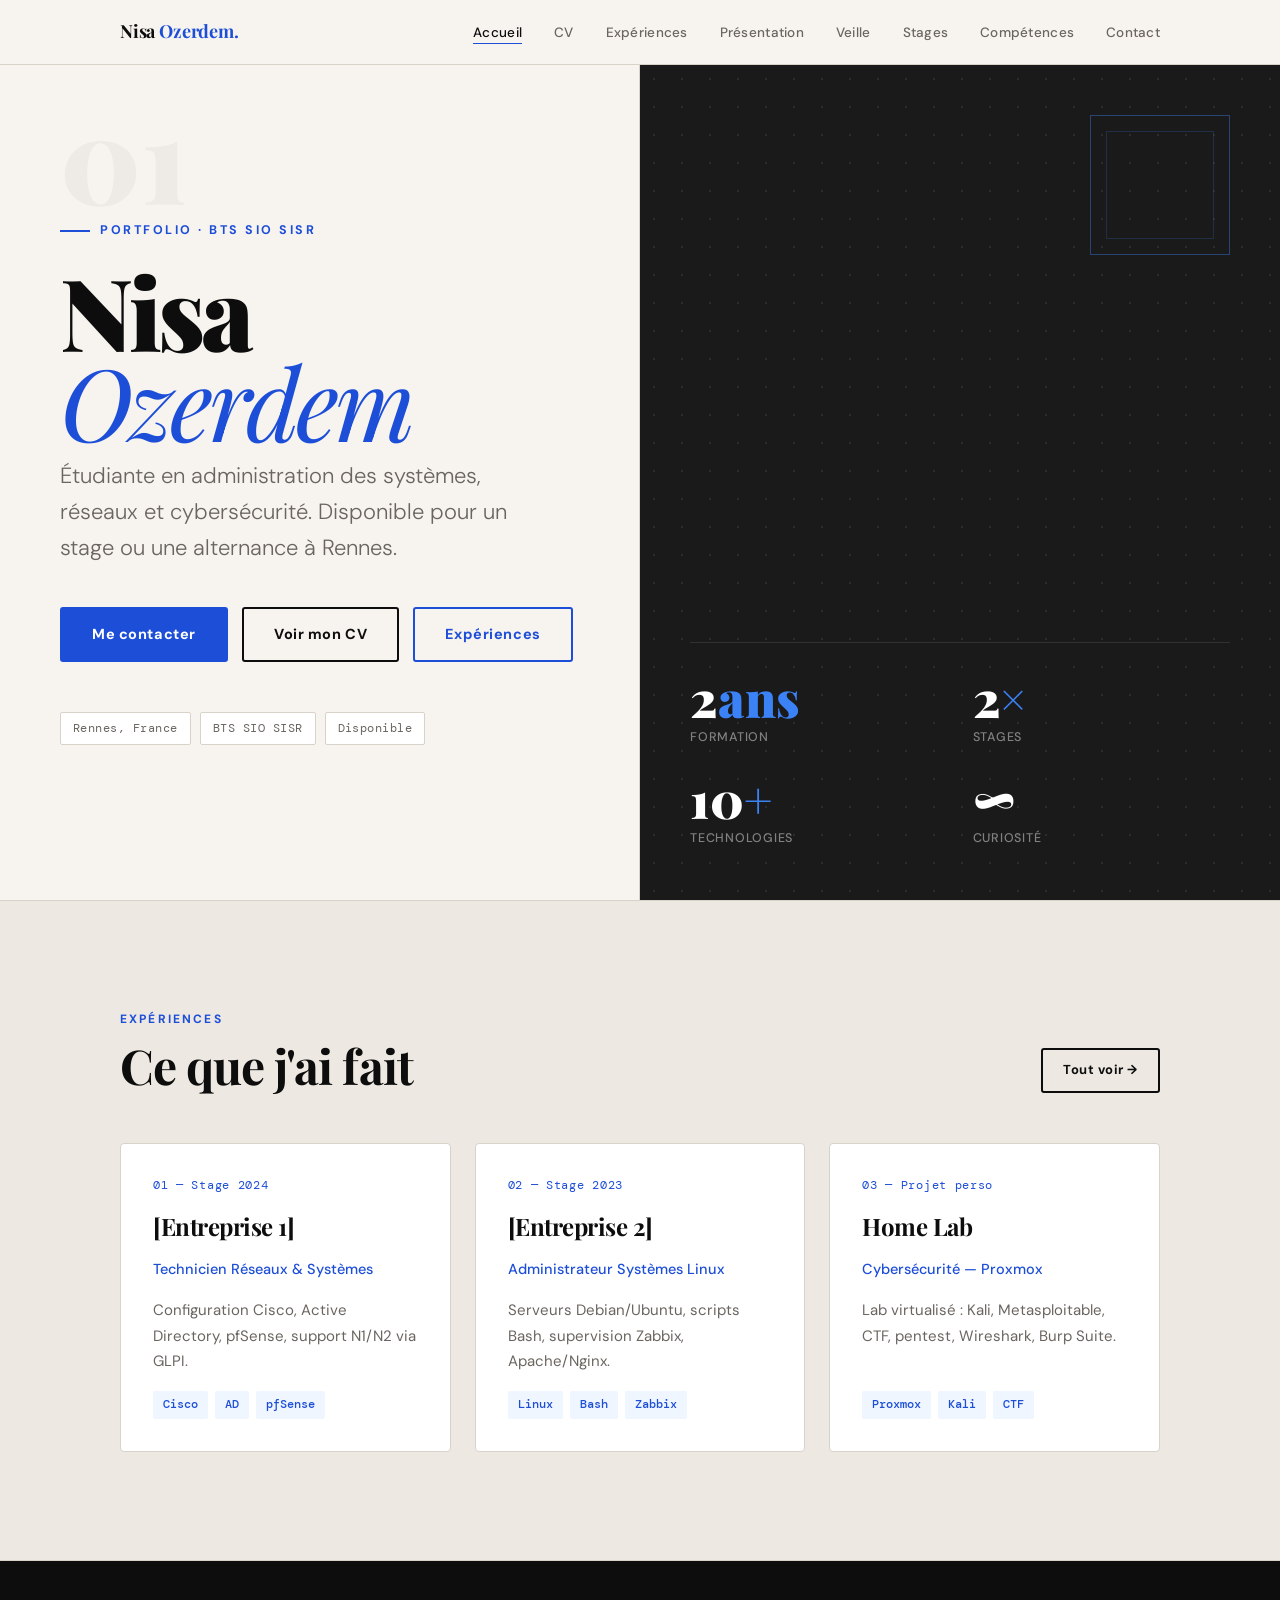
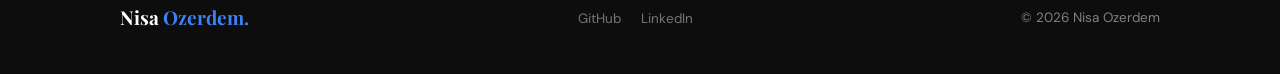
==== commit 2efc9c7f: "test 4" ====
--- a/index.html
+++ b/index.html
@@ -4,119 +4,125 @@
   <meta charset="UTF-8" />
   <meta name="viewport" content="width=device-width, initial-scale=1.0" />
   <link rel="shortcut icon" type="image/png" href="./images/favicon.png"/>
-  <title>Nisa Ozerdem | IT Student | Administration Systèmes & Réseaux | Rennes, France.</title>
-  <meta name="description" content="Portfolio de Nisa Ozerdem, étudiante en BTS SIO SISR spécialisée en administration systèmes, réseaux et cybersécurité à Rennes.">
-  <meta name="keywords" content="Nisa Ozerdem, BTS SIO, SISR, Administration Systèmes, Réseaux, Cybersécurité, Rennes" />
+  <title>Nisa Ozerdem — Administration Systèmes & Réseaux · Rennes</title>
+  <meta name="description" content="Portfolio de Nisa Ozerdem, étudiante BTS SIO SISR spécialisée en administration systèmes, réseaux et cybersécurité à Rennes.">
   <link rel="stylesheet" href="index.css" />
 </head>
 <body>
 
-  <!-- ***** Header ***** -->
-  <header class="header header--no-bg" role="banner" id="top">
-    <div class="row">
-      <nav class="nav" role="navigation" aria-label="Navigation principale">
-        <button class="nav__toggle" id="nav-toggle" aria-label="Ouvrir / fermer le menu">
-          <span></span><span></span><span></span>
-        </button>
-        <ul class="nav__items" id="nav-menu">
-          <li class="nav__item"><a href="index.html"       class="nav__link nav__link--active">Accueil</a></li>
-          <li class="nav__item"><a href="cv.html"          class="nav__link">CV</a></li>
-          <li class="nav__item"><a href="experiences.html" class="nav__link">Expériences</a></li>
-          <li class="nav__item"><a href="about.html"       class="nav__link">Présentation</a></li>
-          <li class="nav__item"><a href="veille.html"      class="nav__link">Veille</a></li>
-          <li class="nav__item"><a href="stages.html"      class="nav__link">Stages</a></li>
-          <li class="nav__item"><a href="competences.html" class="nav__link">Compétences</a></li>
-          <li class="nav__item"><a href="contact.html"     class="nav__link">Contact</a></li>
-        </ul>
-      </nav>
+  <nav class="site-nav" role="navigation" aria-label="Navigation principale">
+    <div class="container">
+      <a href="index.html" class="nav__logo">Nisa <span>Ozerdem.</span></a>
+      <button class="nav__toggle" id="nav-toggle" aria-label="Ouvrir / fermer le menu" aria-expanded="false">
+        <span></span><span></span><span></span>
+      </button>
+      <ul class="nav__links" id="nav-links">
+        <li><a href="index.html"       class="nav__link">Accueil</a></li>
+        <li><a href="cv.html"          class="nav__link">CV</a></li>
+        <li><a href="experiences.html" class="nav__link">Expériences</a></li>
+        <li><a href="about.html"       class="nav__link">Présentation</a></li>
+        <li><a href="veille.html"      class="nav__link">Veille</a></li>
+        <li><a href="stages.html"      class="nav__link">Stages</a></li>
+        <li><a href="competences.html" class="nav__link">Compétences</a></li>
+        <li><a href="contact.html"     class="nav__link">Contact</a></li>
+      </ul>
+    </div>
+  </nav>
+
+<main>
+
+  <!-- HERO -->
+  <section class="hero" id="top">
+    <div class="hero__left">
+      <p class="hero__eyebrow">Portfolio · BTS SIO SISR</p>
+      <h1 class="hero__name">Nisa<br><em>Ozerdem</em></h1>
+      <p class="hero__title">Étudiante en administration des systèmes, réseaux et cybersécurité. Disponible pour un stage ou une alternance à Rennes.</p>
+      <div class="hero__actions">
+        <a href="contact.html"     class="btn btn--primary">Me contacter</a>
+        <a href="cv.html"          class="btn btn--outline">Voir mon CV</a>
+        <a href="experiences.html" class="btn btn--ghost">Expériences</a>
+      </div>
+      <div class="hero__chips">
+        <span class="chip">Rennes, France</span>
+        <span class="chip">BTS SIO SISR</span>
+        <span class="chip">Disponible</span>
+      </div>
     </div>
 
-    <div class="header__hero">
-      <div class="row">
-        <div class="hero__card">
-          <div class="hero__kicker">Administration • Réseaux • Cybersécurité</div>
-          <h1 class="heading-primary">Nisa Ozerdem</h1>
-          <p class="hero__subtitle">IT Student | Administration Systèmes &amp; Réseaux | Rennes, France.</p>
-          <div class="hero__actions">
-            <a href="contact.html" class="btn btn--primary">Me Contacter</a>
-            <a href="cv.html"      class="btn btn--ghost">Voir mon CV</a>
-          </div>
-          <div class="hero__meta">
-            <span class="hero__pill">Rennes</span>
-            <span class="hero__pill">BTS SIO SISR</span>
-            <span class="hero__pill">Disponible</span>
-          </div>
+    <div class="hero__right">
+      <div class="hero__deco-block"></div>
+      <div class="hero__rule"></div>
+      <div class="hero__stats">
+        <div>
+          <div class="hero__stat-num">2<span>ans</span></div>
+          <div class="hero__stat-label">Formation</div>
+        </div>
+        <div>
+          <div class="hero__stat-num">2<span>×</span></div>
+          <div class="hero__stat-label">Stages</div>
+        </div>
+        <div>
+          <div class="hero__stat-num">10<span>+</span></div>
+          <div class="hero__stat-label">Technologies</div>
+        </div>
+        <div>
+          <div class="hero__stat-num">∞</div>
+          <div class="hero__stat-label">Curiosité</div>
         </div>
       </div>
     </div>
+  </section>
 
-    <a class="scroll-indicator" href="#welcome" aria-label="Aller à la section suivante"></a>
-  </header>
-
-  <main role="main">
-
-    <!-- ***** Welcome ***** -->
-    <section class="welcome" id="welcome">
-      <div class="row">
-        <div class="welcome__content">
-
-          <div class="welcome__animation">
-            <div class="terminal">
-              <div class="terminal__header">
-                <span class="terminal__dot terminal__dot--red"></span>
-                <span class="terminal__dot terminal__dot--yellow"></span>
-                <span class="terminal__dot terminal__dot--green"></span>
-              </div>
-              <div class="terminal__body">
-                <p class="terminal__line">$ nisa@rennes:~$ whoami</p>
-                <p class="terminal__line terminal__output">Nisa Ozerdem — BTS SIO SISR</p>
-                <p class="terminal__line">$ nisa@rennes:~$ ls skills/</p>
-                <p class="terminal__line terminal__output">Systèmes  Réseaux  Cybersécurité  Support-IT</p>
-                <p class="terminal__line">$ nisa@rennes:~$ cat passion.txt</p>
-                <p class="terminal__line terminal__output">Administration | Linux | pfSense | CTF</p>
-                <p class="terminal__line terminal__cursor">█</p>
-              </div>
-            </div>
-          </div>
-
-          <div class="welcome__text">
-            <h2>Bienvenue sur mon Portfolio !</h2>
-            <p>Découvrez mon parcours, mes compétences et mes projets en administration systèmes et réseaux.
-               Passionnée par la cybersécurité et les infrastructures IT, je suis actuellement en recherche
-               d'opportunités pour mettre mes compétences au service de votre entreprise.</p>
-            <div class="welcome__links">
-              <a href="cv.html"    class="btn btn--primary">Voir mon CV</a>
-              <a href="about.html" class="btn btn--ghost">Me découvrir</a>
-            </div>
-          </div>
-
+  <!-- EXPÉRIENCES RAPIDES -->
+  <section class="section section--alt">
+    <div class="container">
+      <div class="section__header">
+        <div class="section__header-text">
+          <p class="section-label">Expériences</p>
+          <h2 class="section-title fade-up">Ce que j'ai fait</h2>
+        </div>
+        <a href="experiences.html" class="btn btn--outline btn--sm">Tout voir →</a>
+      </div>
+      <div class="exp-grid">
+        <div class="exp-card fade-up">
+          <div class="exp-card__num">01 — Stage 2024</div>
+          <div class="exp-card__company">[Entreprise 1]</div>
+          <div class="exp-card__role">Technicien Réseaux & Systèmes</div>
+          <p class="exp-card__desc">Configuration Cisco, Active Directory, pfSense, support N1/N2 via GLPI.</p>
+          <div class="tag-row"><span class="tag">Cisco</span><span class="tag">AD</span><span class="tag">pfSense</span></div>
+        </div>
+        <div class="exp-card fade-up">
+          <div class="exp-card__num">02 — Stage 2023</div>
+          <div class="exp-card__company">[Entreprise 2]</div>
+          <div class="exp-card__role">Administrateur Systèmes Linux</div>
+          <p class="exp-card__desc">Serveurs Debian/Ubuntu, scripts Bash, supervision Zabbix, Apache/Nginx.</p>
+          <div class="tag-row"><span class="tag">Linux</span><span class="tag">Bash</span><span class="tag">Zabbix</span></div>
+        </div>
+        <div class="exp-card fade-up">
+          <div class="exp-card__num">03 — Projet perso</div>
+          <div class="exp-card__company">Home Lab</div>
+          <div class="exp-card__role">Cybersécurité — Proxmox</div>
+          <p class="exp-card__desc">Lab virtualisé : Kali, Metasploitable, CTF, pentest, Wireshark, Burp Suite.</p>
+          <div class="tag-row"><span class="tag">Proxmox</span><span class="tag">Kali</span><span class="tag">CTF</span></div>
         </div>
       </div>
-    </section>
+    </div>
+  </section>
 
-  </main>
+</main>
 
-  <!-- ***** Footer ***** -->
-  <footer role="contentinfo" class="footer">
-    <div class="row">
-      <ul class="footer__social-links">
-        <li class="footer__social-link-item">
-          <a href="https://github.com/[votre-github]" target="_blank" title="GitHub">
-            <img src="./images/github.svg" class="footer__social-image" alt="GitHub">
-          </a>
-        </li>
-        <li class="footer__social-link-item">
-          <a href="https://linkedin.com/in/nisa-ozerdem" target="_blank" title="LinkedIn">
-            <img src="./images/linkedin.svg" class="footer__social-image" alt="LinkedIn">
-          </a>
-        </li>
+  <footer class="site-footer" role="contentinfo">
+    <div class="container">
+      <span class="footer__logo">Nisa <span>Ozerdem.</span></span>
+      <ul class="footer__links">
+        <li><a href="https://github.com/[votre-github]" target="_blank">GitHub</a></li>
+        <li><a href="https://linkedin.com/in/nisa-ozerdem" target="_blank">LinkedIn</a></li>
       </ul>
-      <p>&copy; 2026 - Portfolio créé par <a href="index.html" class="link">Nisa Ozerdem</a></p>
+      <p class="footer__copy">&copy; 2026 Nisa Ozerdem</p>
     </div>
   </footer>
+  <button class="back-top" aria-label="Retour en haut" onclick="window.scrollTo({top:0,behavior:'smooth'})">↑</button>
+  <script src="./index.js"></script>
 
-  <a href="#top" class="back-to-top" title="Back to Top" aria-label="Retour en haut">↑</a>
-
-  <script src="./index.js"></script>
 </body>
 </html>
--- a/index.css
+++ b/index.css
@@ -1,1180 +1,1061 @@
-/* ================================================
+/* ============================================================
    NISA OZERDEM — PORTFOLIO
-   Direction : Luxury Dark / Architectural / Cinematic
-   Inspiré fidèlement de l'architecture Nollan Droguet
-   Palette : Deep Night Blue + Accent Bleu Électrique
-   ================================================ */
-
-@import url('https://fonts.googleapis.com/css2?family=Jost:ital,wght@0,300;0,400;0,700;0,800;0,900;1,400&family=Hind:wght@300;400;500;600&display=swap');
-
-/* --------------------------------------- */
-/* ----- Variables & Reset          ----- */
-/* --------------------------------------- */
+   Direction : Éditorial / Magazine Contemporain
+   Palette  : Blanc cassé + Encre noire + Cobalt vif
+   Typo     : Playfair Display (titres) + DM Sans (corps)
+   ============================================================ */
+
+@import url('https://fonts.googleapis.com/css2?family=Playfair+Display:ital,wght@0,400;0,700;0,900;1,400;1,700&family=DM+Sans:ital,opsz,wght@0,9..40,300;0,9..40,400;0,9..40,500;0,9..40,700;1,9..40,300&family=DM+Mono:wght@400;500&display=swap');
+
+/* ── RESET & BASE ─────────────────────────────────────────── */
+
+*, *::before, *::after { box-sizing: border-box; margin: 0; padding: 0; }
+
+html { font-size: 62.5%; scroll-behavior: smooth; }
+@media (max-width: 1000px) { html { font-size: 57%; } }
+@media (max-width: 600px)  { html { font-size: 52%; } }
 
 :root {
-  --font-size-small:    1.8rem;
-  --font-size-normal:   2.2rem;
-  --font-size-medium:   2.8rem;
-  --font-size-medium-1: 3.6rem;
-  --font-size-large:    5.5rem;
-  --font-size-huge:     7.5rem;
-  --font-stack: 'Hind', sans-serif;
-
-  --line-height-normal: 1.7;
-  --line-height-small:  1.2;
-
-  --black:     #060a10;
-  --navy:      #0a1628;
-  --navy-mid:  #0f1f38;
-
-  /* Accent bleu électrique (remplace le gold de Nollan) */
-  --blue:       #2563eb;
-  --blue-light: #60a5fa;
-  --blue-glow:  rgba(37,99,235,.22);
-
-  --white:   #f0edf5;
-  --white-1: rgba(240,237,245,.82);
-
-  --container-max-width:    1180px;
-  --container-medium-width:  700px;
-
-  --gutter-huge:    12rem;
-  --gutter-medium:   6rem;
-  --gutter-normal:   3rem;
-  --gutter-small-1:  2.5rem;
-  --gutter-small:    2rem;
-
-  --border-light: 1px solid rgba(255,255,255,.07);
-
-  --glass:        rgba(10,22,40,.55);
-  --glass-border: rgba(96,165,250,.18);
-  --shadow-xl:    0 22px 70px rgba(0,0,0,.55);
-
-  --focus: 0 0 0 3px rgba(96,165,250,.35);
-}
-
-* { margin: 0; padding: 0; box-sizing: inherit; }
-html { font-size: 62.5%; box-sizing: border-box; scroll-behavior: smooth; }
-@media (max-width: 1000px) { html { font-size: 52%; } }
+  --cream:    #f7f4ef;
+  --cream-2:  #ede9e2;
+  --ink:      #0d0d0d;
+  --ink-2:    #1a1a1a;
+  --ink-muted:#6b6560;
+  --cobalt:   #1d4ed8;
+  --cobalt-l: #3b82f6;
+  --cobalt-xl:#eff6ff;
+  --white:    #ffffff;
+  --rule:     #d8d2c9;
+
+  --font-display: 'Playfair Display', Georgia, serif;
+  --font-body:    'DM Sans', sans-serif;
+  --font-mono:    'DM Mono', monospace;
+
+  --max-w:    1160px;
+  --gutter:   clamp(2rem, 5vw, 6rem);
+
+  --shadow-sm:  0 2px 8px rgba(13,13,13,.07);
+  --shadow-md:  0 6px 24px rgba(13,13,13,.10);
+  --shadow-lg:  0 16px 48px rgba(13,13,13,.14);
+}
 
 body {
-  font-size: var(--font-size-small);
-  font-family: var(--font-stack);
-  font-weight: 400;
-  color: var(--white-1);
-  line-height: var(--line-height-normal);
-  background: var(--black);
+  font-family: var(--font-body);
+  font-size: 1.7rem;
+  line-height: 1.75;
+  color: var(--ink);
+  background: var(--cream);
   overflow-x: hidden;
 }
 
-.row { max-width: var(--container-max-width); margin: 0 auto; }
-@media (max-width: 1240px) { .row { padding: 0 var(--gutter-medium); } }
-@media (max-width: 600px)  { .row { padding: 0 var(--gutter-normal); } }
-@media (max-width: 400px)  { .row { padding: 0 var(--gutter-small); } }
-
-section { padding: var(--gutter-huge) 0; border-bottom: var(--border-light); position: relative; }
-img { object-fit: contain; max-width: 100%; }
-
-/* --------------------------------------- */
-/* ----- Typographie                ----- */
-/* --------------------------------------- */
-
-h1, h2, h3 {
-  font-family: 'Jost', sans-serif;
-  font-weight: 400;
-  line-height: var(--line-height-small);
-  color: var(--white);
-}
-
-.heading-primary {
-  line-height: 1;
-  font-size: var(--font-size-huge);
-  font-weight: 400;
+img { max-width: 100%; display: block; }
+a   { color: inherit; text-decoration: none; }
+
+.container {
+  max-width: var(--max-w);
+  margin: 0 auto;
+  padding: 0 var(--gutter);
+}
+
+/* ── TYPOGRAPHIE ──────────────────────────────────────────── */
+
+h1, h2, h3, h4 { font-family: var(--font-display); line-height: 1.15; color: var(--ink); }
+
+.display-xl {
+  font-size: clamp(5.4rem, 10vw, 11rem);
+  font-weight: 900;
+  letter-spacing: -.03em;
+  line-height: .95;
+}
+
+.display-lg {
+  font-size: clamp(3.8rem, 7vw, 7.2rem);
+  font-weight: 700;
+  letter-spacing: -.025em;
+  line-height: 1.05;
+}
+
+.section-label {
+  font-family: var(--font-body);
+  font-size: 1.2rem;
+  font-weight: 700;
+  letter-spacing: .18em;
+  text-transform: uppercase;
+  color: var(--cobalt);
+}
+
+.section-title {
+  font-size: clamp(3rem, 5vw, 4.8rem);
+  font-weight: 700;
   letter-spacing: -.02em;
-}
-@media (max-width: 900px) { .heading-primary { font-size: 6.5rem; } }
-@media (max-width: 500px) { .heading-primary { font-size: var(--font-size-large); } }
-
-h2 {
-  font-size: var(--font-size-large);
-  margin-bottom: var(--gutter-medium);
-  letter-spacing: -.01em;
-}
-
-/* Ligne de soulignement h2 — bleu électrique */
-h2::after {
-  content: '';
-  display: block;
-  height: 2px;
-  width: 6rem;
-  background: linear-gradient(90deg, var(--blue) 0%, rgba(96,165,250,.6) 100%);
-  margin: var(--gutter-small) 0;
-  opacity: .95;
-}
-
-h3 { font-size: var(--font-size-medium-1); margin-bottom: var(--gutter-small); }
-@media (max-width: 500px) {
-  h2 { font-size: var(--font-size-medium-1); }
-  h3 { font-size: var(--font-size-medium); }
-}
-
-p { margin: var(--gutter-small-1) 0; }
-
-/* --------------------------------------- */
-/* ----- Liens & Boutons            ----- */
-/* --------------------------------------- */
-
-a {
-  color: var(--white);
-  font-weight: 400;
-  font-family: 'Jost', sans-serif;
-  transition: all .25s ease;
-  outline: 2px solid transparent;
-  text-decoration: none;
-}
-
-::-moz-focus-inner { border: 0; }
-button:focus, a:focus { outline: none; box-shadow: var(--focus); }
-body:not(.user-is-tabbing) button:focus,
-body:not(.user-is-tabbing) a:focus { box-shadow: none; }
-
-.link:hover { color: var(--blue-light); }
-
-/* Système de boutons — même structure que Nollan */
+  margin-top: .8rem;
+}
+
+/* ── BOUTONS ──────────────────────────────────────────────── */
+
 .btn {
-  position: relative;
   display: inline-flex;
   align-items: center;
-  justify-content: center;
-  gap: .9rem;
-
-  padding: 1.25rem 3.2rem;
-  border-radius: 999px;
-
-  text-decoration: none;
-  font-family: 'Jost', sans-serif;
-  font-weight: 700;
-  letter-spacing: .06em;
-  font-size: 1.55rem;
-
-  border: 1px solid transparent;
+  gap: .8rem;
+  font-family: var(--font-body);
+  font-size: 1.45rem;
+  font-weight: 700;
+  letter-spacing: .04em;
+  border: 2px solid transparent;
+  border-radius: 3px;
+  padding: 1.3rem 3rem;
   cursor: pointer;
-
-  transition: transform .2s ease, box-shadow .2s ease, background .25s ease, border-color .25s ease, color .25s ease;
-  will-change: transform;
-}
-
-.btn:hover  { transform: translateY(-2px); box-shadow: 0 14px 30px rgba(0,0,0,.35); }
-.btn:active { transform: translateY(0);    box-shadow: none; }
-
-/* btn--primary : gradient bleu (même logique que gold de Nollan) */
+  transition: all .22s ease;
+  white-space: nowrap;
+}
+.btn:hover { transform: translateY(-2px); box-shadow: var(--shadow-md); }
+.btn:active { transform: translateY(0); box-shadow: none; }
+
 .btn--primary {
-  background: linear-gradient(180deg, var(--blue-light), var(--blue));
-  color: #fff;
-  border-color: rgba(255,255,255,.12);
-  box-shadow: 0 12px 26px rgba(37,99,235,.28);
+  background: var(--cobalt);
+  color: var(--white);
+  border-color: var(--cobalt);
 }
 .btn--primary:hover {
-  background: linear-gradient(180deg, #93c5fd, var(--blue-light));
-  box-shadow: 0 16px 36px rgba(37,99,235,.40);
-  color: #fff;
-}
-
-/* btn--ghost : transparent, bordure bleu */
+  background: #1641b5;
+  border-color: #1641b5;
+  color: var(--white);
+}
+
+.btn--outline {
+  background: transparent;
+  color: var(--ink);
+  border-color: var(--ink);
+}
+.btn--outline:hover {
+  background: var(--ink);
+  color: var(--white);
+}
+
 .btn--ghost {
-  background: rgba(10,22,40,.35);
+  background: transparent;
+  color: var(--cobalt);
+  border-color: var(--cobalt);
+}
+.btn--ghost:hover {
+  background: var(--cobalt);
   color: var(--white);
-  border-color: rgba(96,165,250,.35);
-  backdrop-filter: blur(8px);
-}
-.btn--ghost:hover {
-  background: rgba(10,22,40,.55);
-  border-color: rgba(96,165,250,.55);
-}
-
-.btn--sm { padding: 1rem 2.1rem; font-size: 1.45rem; }
-.btn__icon { height: 2rem; width: 2rem; vertical-align: middle; }
-
-/* --------------------------------------- */
-/* ----- Back to Top               ----- */
-/* --------------------------------------- */
-
-.back-to-top {
-  position: fixed;
-  bottom: 4rem; right: 4rem;
-  display: flex;
-  justify-content: center;
+}
+
+.btn--sm { padding: .9rem 2rem; font-size: 1.3rem; }
+
+/* ── NAVIGATION ───────────────────────────────────────────── */
+
+.site-nav {
+  position: sticky;
+  top: 0;
+  z-index: 100;
+  background: rgba(247,244,239,.92);
+  backdrop-filter: blur(12px);
+  -webkit-backdrop-filter: blur(12px);
+  border-bottom: 1px solid var(--rule);
+}
+
+.site-nav .container {
+  display: flex;
   align-items: center;
-
-  height: 5rem; width: 5rem;
-  background: linear-gradient(180deg, var(--blue-light), var(--blue));
-  border-radius: 50%;
-  z-index: 50;
-
-  visibility: hidden;
-  opacity: 0;
-  transform: scale(0);
-  transition: all .35s ease;
-
-  box-shadow: 0 18px 40px rgba(0,0,0,.45);
-  border: 1px solid rgba(255,255,255,.1);
-  font-size: 2rem;
-  color: #fff;
-}
-.back-to-top:hover { transform: scale(1.06) translateY(-2px); opacity: 1; visibility: visible; color: #fff; }
-.back-to-top__image { height: 65%; filter: invert(1) brightness(2); }
-
-@media (max-width: 900px) { .back-to-top { right: 2rem; } }
-@media (max-width: 500px) { .back-to-top { right: 1rem; bottom: 8rem; } }
-
-/* --------------------------------------- */
-/* ----- Navigation                 ----- */
-/* --------------------------------------- */
-
-.nav {
-  display: flex;
   justify-content: space-between;
+  height: 6.4rem;
+}
+
+.nav__logo {
+  font-family: var(--font-display);
+  font-weight: 700;
+  font-size: 1.8rem;
+  color: var(--ink);
+  letter-spacing: -.01em;
+}
+.nav__logo span { color: var(--cobalt); }
+
+.nav__links {
+  display: flex;
+  list-style: none;
+  gap: 3.2rem;
   align-items: center;
-  padding: 2.2rem 0;
+}
+
+.nav__link {
+  font-size: 1.35rem;
+  font-weight: 500;
+  color: var(--ink-muted);
+  letter-spacing: .02em;
+  transition: color .2s;
   position: relative;
-}
-
-.nav__items {
-  display: flex;
-  list-style: none;
-  align-items: center;
-  gap: 2.5rem;
-}
+  padding-bottom: .3rem;
+}
+.nav__link::after {
+  content: '';
+  position: absolute;
+  bottom: 0; left: 0;
+  width: 0; height: 1.5px;
+  background: var(--cobalt);
+  transition: width .25s ease;
+}
+.nav__link:hover, .nav__link--active { color: var(--ink); }
+.nav__link:hover::after, .nav__link--active::after { width: 100%; }
 
 .nav__toggle {
   display: none;
   flex-direction: column;
-  background: transparent;
+  gap: 5px;
+  background: none;
   border: none;
   cursor: pointer;
-  padding: 0;
-  z-index: 1001;
-}
-
+  padding: .4rem;
+}
 .nav__toggle span {
-  width: 28px; height: 2px;
-  background: rgba(240,237,245,.9);
-  margin: 5px 0;
+  width: 26px; height: 2px;
+  background: var(--ink);
+  border-radius: 2px;
   transition: all .3s ease;
+  display: block;
+}
+.nav__toggle.active span:nth-child(1) { transform: rotate(45deg) translate(5px, 5px); background: var(--cobalt); }
+.nav__toggle.active span:nth-child(2) { opacity: 0; }
+.nav__toggle.active span:nth-child(3) { transform: rotate(-45deg) translate(5px,-5px); background: var(--cobalt); }
+
+@media (max-width: 768px) {
+  .nav__toggle { display: flex; }
+  .nav__links {
+    position: fixed;
+    top: 6.4rem; right: -100%;
+    width: 80%; max-width: 320px;
+    height: calc(100vh - 6.4rem);
+    background: var(--cream);
+    flex-direction: column;
+    align-items: flex-start;
+    gap: 0;
+    padding: 3rem 2.8rem;
+    border-left: 1px solid var(--rule);
+    transition: right .4s cubic-bezier(.77,0,.175,1);
+    box-shadow: -10px 0 30px rgba(0,0,0,.08);
+  }
+  .nav__links.open { right: 0; }
+  .nav__link { font-size: 1.7rem; padding: 1.4rem 0; border-bottom: 1px solid var(--cream-2); width: 100%; }
+  .nav__link::after { display: none; }
+}
+
+/* ── HERO ─────────────────────────────────────────────────── */
+
+.hero {
+  min-height: calc(100vh - 6.4rem);
+  display: grid;
+  grid-template-columns: 1fr 1fr;
+  align-items: stretch;
+  border-bottom: 1px solid var(--rule);
+}
+
+.hero__left {
+  padding: clamp(5rem, 10vh, 10rem) var(--gutter);
+  display: flex;
+  flex-direction: column;
+  justify-content: center;
+  border-right: 1px solid var(--rule);
+  position: relative;
+}
+
+/* Numéro décoratif en arrière-plan */
+.hero__left::before {
+  content: '01';
+  position: absolute;
+  top: 3rem; left: var(--gutter);
+  font-family: var(--font-display);
+  font-size: 12rem;
+  font-weight: 900;
+  color: rgba(13,13,13,.04);
+  line-height: 1;
+  pointer-events: none;
+  user-select: none;
+}
+
+.hero__eyebrow {
+  font-family: var(--font-body);
+  font-size: 1.25rem;
+  font-weight: 700;
+  letter-spacing: .2em;
+  text-transform: uppercase;
+  color: var(--cobalt);
+  margin-bottom: 2.4rem;
+  display: flex;
+  align-items: center;
+  gap: 1rem;
+}
+.hero__eyebrow::before {
+  content: '';
+  width: 3rem; height: 1.5px;
+  background: var(--cobalt);
+  flex-shrink: 0;
+}
+
+.hero__name {
+  font-size: clamp(5.5rem, 9vw, 10rem);
+  font-weight: 900;
+  letter-spacing: -.04em;
+  line-height: .9;
+  margin-bottom: 1.2rem;
+}
+
+.hero__name em {
+  font-style: italic;
+  font-weight: 400;
+  color: var(--cobalt);
+}
+
+.hero__title {
+  font-family: var(--font-body);
+  font-size: clamp(1.7rem, 2.5vw, 2.2rem);
+  font-weight: 300;
+  color: var(--ink-muted);
+  max-width: 46rem;
+  line-height: 1.65;
+  margin-bottom: 4rem;
+}
+
+.hero__actions {
+  display: flex;
+  gap: 1.4rem;
+  flex-wrap: wrap;
+  margin-bottom: 5rem;
+}
+
+.hero__chips {
+  display: flex;
+  gap: .9rem;
+  flex-wrap: wrap;
+}
+
+.chip {
+  font-family: var(--font-mono);
+  font-size: 1.2rem;
+  padding: .5rem 1.2rem;
+  border: 1px solid var(--rule);
   border-radius: 2px;
-  display: block;
-}
-
-/* Lien nav — même structure que Nollan */
-.nav__link {
+  color: var(--ink-muted);
+  background: var(--white);
+  letter-spacing: .04em;
+}
+
+/* Colonne droite — bloc décoratif graphique */
+.hero__right {
+  background: var(--ink-2);
+  display: flex;
+  flex-direction: column;
+  justify-content: flex-end;
+  padding: 5rem;
   position: relative;
-  display: inline-block;
-  padding: .8rem 0;
-  color: rgba(240,237,245,.72);
-  transition: color .25s ease;
-  font-size: 1.35rem;
-  font-weight: 800;
-  letter-spacing: .09em;
-  text-transform: uppercase;
-  white-space: nowrap;
-}
-
-.nav__link::after {
+  overflow: hidden;
+}
+
+/* Grille de points décorative */
+.hero__right::before {
+  content: '';
+  position: absolute; inset: 0;
+  background-image: radial-gradient(rgba(255,255,255,.08) 1px, transparent 1px);
+  background-size: 28px 28px;
+  pointer-events: none;
+}
+
+/* Carré bleu animé */
+.hero__deco-block {
+  position: absolute;
+  top: 5rem; right: 5rem;
+  width: 14rem; height: 14rem;
+  border: 1.5px solid rgba(59,130,246,.4);
+  animation: rotateSlow 18s linear infinite;
+}
+.hero__deco-block::before {
   content: '';
   position: absolute;
-  bottom: 0; left: 50%;
-  width: 0; height: 1px;
-  background: linear-gradient(90deg, var(--blue), rgba(96,165,250,.6));
-  transform: translateX(-50%);
-  transition: width .3s ease;
-}
-
-.nav__link:hover { color: var(--white); }
-.nav__link:hover::after,
-.nav__link--active::after { width: 100%; }
-.nav__link--active { color: var(--white); }
-
-/* ---- Mobile menu ---- */
-@media (max-width: 768px) {
-  .nav__toggle { display: flex; }
-
-  .nav__items {
-    position: fixed;
-    top: 0; right: -110%;
-    width: 78%; max-width: 340px;
-    height: 100vh;
-
-    background: rgba(10,22,40,.95);
-    backdrop-filter: blur(10px);
-
-    flex-direction: column;
-    gap: 0;
-    padding: 10rem 0 3rem 0;
-
-    transition: right .45s cubic-bezier(.77,0,.175,1);
-    box-shadow: -14px 0 40px rgba(0,0,0,.7);
-    z-index: 1000;
-    justify-content: flex-start;
-
-    border-left: 1px solid rgba(96,165,250,.12);
-  }
-
-  .nav__items.active { right: 0; }
-
-  .nav__item {
-    width: 100%;
-    text-align: center;
-    opacity: 0;
-    transform: translateX(30px);
-    transition: opacity .3s ease, transform .3s ease;
-  }
-
-  .nav__items.active .nav__item { opacity: 1; transform: translateX(0); }
-  .nav__items.active .nav__item:nth-child(1) { transition-delay: .06s; }
-  .nav__items.active .nav__item:nth-child(2) { transition-delay: .10s; }
-  .nav__items.active .nav__item:nth-child(3) { transition-delay: .14s; }
-  .nav__items.active .nav__item:nth-child(4) { transition-delay: .18s; }
-  .nav__items.active .nav__item:nth-child(5) { transition-delay: .22s; }
-  .nav__items.active .nav__item:nth-child(6) { transition-delay: .26s; }
-  .nav__items.active .nav__item:nth-child(7) { transition-delay: .30s; }
-  .nav__items.active .nav__item:nth-child(8) { transition-delay: .34s; }
-
-  .nav__link {
-    display: block;
-    padding: 1.9rem 2rem;
-    font-size: 1.75rem;
-    border-bottom: 1px solid rgba(96,165,250,.08);
-  }
-  .nav__link::after { display: none; }
-  .nav__link:hover { background: rgba(96,165,250,.06); color: var(--blue-light); }
-
-  .nav__toggle.active span:nth-child(1) { transform: rotate(45deg) translate(9px,9px); background: var(--blue-light); }
-  .nav__toggle.active span:nth-child(2) { opacity: 0; }
-  .nav__toggle.active span:nth-child(3) { transform: rotate(-45deg) translate(9px,-9px); background: var(--blue-light); }
-}
-
-/* --------------------------------------- */
-/* ----- Header / Hero              ----- */
-/* --------------------------------------- */
-
-.header {
-  background:
-    linear-gradient(to bottom, rgba(6,10,16,.60) 0%, rgba(6,10,16,.20) 55%, rgba(6,10,16,.75) 100%),
-    url('./images/bg-hero.jpg') center center / cover no-repeat fixed;
-  height: 100vh;
-  min-height: 62rem;
+  inset: 1.5rem;
+  border: 1.5px solid rgba(59,130,246,.2);
+}
+
+@keyframes rotateSlow {
+  to { transform: rotate(360deg); }
+}
+
+.hero__stats {
+  display: grid;
+  grid-template-columns: 1fr 1fr;
+  gap: 2.5rem;
+  position: relative;
+  z-index: 1;
+}
+
+.hero__stat-num {
+  font-family: var(--font-display);
+  font-size: 5rem;
+  font-weight: 900;
+  color: var(--white);
+  line-height: 1;
+  margin-bottom: .4rem;
+}
+.hero__stat-num span { color: var(--cobalt-l); }
+
+.hero__stat-label {
+  font-family: var(--font-body);
+  font-size: 1.25rem;
+  color: rgba(255,255,255,.45);
+  letter-spacing: .06em;
+  text-transform: uppercase;
+  font-weight: 500;
+}
+
+.hero__rule {
+  width: 100%; height: 1px;
+  background: rgba(255,255,255,.1);
+  margin-bottom: 3rem;
+  position: relative; z-index: 1;
+}
+
+@media (max-width: 900px) {
+  .hero { grid-template-columns: 1fr; min-height: auto; }
+  .hero__left { border-right: none; border-bottom: 1px solid var(--rule); padding: 6rem var(--gutter) 5rem; }
+  .hero__right { min-height: 28rem; padding: 4rem var(--gutter); }
+  .hero__left::before { display: none; }
+}
+
+@media (max-width: 500px) {
+  .hero__actions { flex-direction: column; }
+  .btn { width: 100%; justify-content: center; }
+}
+
+/* ── SECTIONS COMMUNES ────────────────────────────────────── */
+
+.section {
+  padding: clamp(6rem, 12vh, 11rem) 0;
+  border-bottom: 1px solid var(--rule);
+}
+
+.section--dark {
+  background: var(--ink-2);
+  color: var(--cream);
+}
+.section--dark .section-label { color: var(--cobalt-l); }
+.section--dark .section-title { color: var(--white); }
+.section--dark p { color: rgba(247,244,239,.65); }
+.section--dark .rule { border-color: rgba(255,255,255,.08); }
+
+.section--alt { background: var(--cream-2); }
+
+.section__header {
+  display: flex;
+  align-items: flex-end;
+  justify-content: space-between;
+  gap: 3rem;
+  margin-bottom: 5rem;
+  flex-wrap: wrap;
+}
+
+.section__header-text { max-width: 58rem; }
+
+.rule {
+  border: none;
+  border-top: 1px solid var(--rule);
+  margin: 2.5rem 0;
+}
+
+/* ── CARTES EXPÉRIENCES ───────────────────────────────────── */
+
+.exp-grid {
+  display: grid;
+  grid-template-columns: repeat(auto-fill, minmax(300px, 1fr));
+  gap: 2.4rem;
+}
+
+.exp-card {
+  background: var(--white);
+  border: 1px solid var(--rule);
+  border-radius: 4px;
+  padding: 3.2rem;
+  display: flex;
+  flex-direction: column;
+  gap: 1.6rem;
+  transition: box-shadow .25s ease, transform .25s ease, border-color .25s ease;
   position: relative;
   overflow: hidden;
 }
 
-/* Fallback si pas d'image */
-.header--no-bg {
-  background: linear-gradient(135deg, var(--black) 0%, var(--navy) 50%, #0d1b2e 100%);
-}
-
-.header::after {
+.exp-card::before {
   content: '';
-  position: absolute; inset: 0;
-  background: radial-gradient(ellipse at 60% 45%, rgba(0,0,0,0) 35%, rgba(6,10,16,.78) 100%);
-  pointer-events: none;
-  z-index: 1;
-}
-
-.header .row { position: relative; z-index: 10; }
-
-.header__hero {
-  position: absolute;
-  inset: 0;
-  display: flex;
+  position: absolute; top: 0; left: 0;
+  width: 3px; height: 0;
+  background: var(--cobalt);
+  transition: height .35s ease;
+}
+.exp-card:hover::before { height: 100%; }
+.exp-card:hover { box-shadow: var(--shadow-lg); transform: translateY(-4px); border-color: transparent; }
+
+.exp-card__num {
+  font-family: var(--font-mono);
+  font-size: 1.15rem;
+  color: var(--cobalt);
+  letter-spacing: .06em;
+}
+
+.exp-card__company {
+  font-family: var(--font-display);
+  font-size: 2.4rem;
+  font-weight: 700;
+  color: var(--ink);
+  line-height: 1.2;
+  letter-spacing: -.02em;
+}
+
+.exp-card__role {
+  font-size: 1.45rem;
+  font-weight: 500;
+  color: var(--cobalt);
+}
+
+.exp-card__desc {
+  font-size: 1.5rem;
+  color: var(--ink-muted);
+  line-height: 1.7;
+  flex: 1;
+}
+
+.tag-row {
+  display: flex;
+  flex-wrap: wrap;
+  gap: .7rem;
+}
+
+.tag {
+  font-family: var(--font-mono);
+  font-size: 1.15rem;
+  background: var(--cobalt-xl);
+  color: var(--cobalt);
+  padding: .4rem 1rem;
+  border-radius: 2px;
+  font-weight: 500;
+}
+
+.section--dark .tag {
+  background: rgba(59,130,246,.12);
+  color: var(--cobalt-l);
+}
+
+/* ── ABOUT / PRÉSENTATION ─────────────────────────────────── */
+
+.about-layout {
+  display: grid;
+  grid-template-columns: 1fr 1fr;
+  gap: clamp(4rem, 8vw, 10rem);
   align-items: center;
-  z-index: 5;
-}
-
-/* Glass card — même structure exacte que Nollan */
-.hero__card {
-  max-width: 74rem;
-  padding: 4.2rem 4.2rem 3.6rem;
-  background: rgba(10,22,40,.42);
-  border: 1px solid rgba(96,165,250,.22);
-  border-radius: 18px;
-  backdrop-filter: blur(10px);
-  box-shadow: var(--shadow-xl);
-  position: relative;
-  overflow: hidden;
-}
-
-.hero__card::before {
-  content: '';
-  position: absolute;
-  top: 0; left: 0; right: 0;
-  height: 3px;
-  background: linear-gradient(90deg, var(--blue), rgba(96,165,250,.65));
-}
-
-.hero__kicker {
-  display: inline-flex;
-  align-items: center;
-  gap: .8rem;
-  font-family: 'Jost', sans-serif;
-  font-weight: 800;
-  letter-spacing: .12em;
-  text-transform: uppercase;
-  font-size: 1.2rem;
-  color: rgba(96,165,250,.95);
-  margin-bottom: 1.6rem;
-}
-
-.hero__subtitle {
-  margin: 1.7rem 0 3.2rem;
-  max-width: 62rem;
-  font-family: 'Jost', sans-serif;
-  font-size: 2.25rem;
-  color: rgba(240,237,245,.86);
-  letter-spacing: .01em;
-  line-height: 1.5;
-  text-shadow: 0 1px 18px rgba(0,0,0,.55);
-}
-
-.hero__actions {
-  display: flex;
-  gap: 1.4rem;
-  flex-wrap: wrap;
-  margin-bottom: 2.4rem;
-}
-
-.hero__meta {
-  display: flex;
-  gap: .9rem;
-  flex-wrap: wrap;
-  opacity: .95;
-}
-
-.hero__pill {
-  display: inline-flex;
+}
+
+.about-photo {
+  aspect-ratio: 4/5;
+  background: var(--cream-2);
+  border: 1px solid var(--rule);
+  border-radius: 4px;
+  display: flex;
   align-items: center;
   justify-content: center;
-  padding: .6rem 1.2rem;
-  border-radius: 999px;
-  background: rgba(6,10,16,.28);
-  border: 1px solid rgba(96,165,250,.18);
-  font-size: 1.25rem;
-  letter-spacing: .08em;
-  text-transform: uppercase;
-  color: rgba(240,237,245,.82);
-}
-
-/* Scroll indicator — identique à Nollan */
-.scroll-indicator {
+  overflow: hidden;
+  position: relative;
+}
+
+.about-photo img { width: 100%; height: 100%; object-fit: cover; }
+
+.about-photo__initials {
+  font-family: var(--font-display);
+  font-size: 9rem;
+  font-weight: 900;
+  color: rgba(13,13,13,.08);
+  letter-spacing: -.04em;
+  user-select: none;
+}
+
+.about-photo__label {
   position: absolute;
-  left: 50%; bottom: 3.2rem;
-  transform: translateX(-50%);
-  width: 38px; height: 54px;
-  border-radius: 999px;
-  border: 1px solid rgba(96,165,250,.35);
-  background: rgba(10,22,40,.25);
-  backdrop-filter: blur(6px);
-  z-index: 6;
-}
-
-.scroll-indicator::after {
-  content: '';
-  position: absolute;
-  left: 50%; top: 13px;
-  transform: translateX(-50%);
-  width: 6px; height: 6px;
-  border-radius: 999px;
-  background: rgba(96,165,250,.95);
-  animation: scrollDot 1.5s ease-in-out infinite;
-}
-
-@keyframes scrollDot {
-  0%   { opacity: .2; transform: translateX(-50%) translateY(0);    }
-  50%  { opacity: 1;  transform: translateX(-50%) translateY(14px); }
-  100% { opacity: .2; transform: translateX(-50%) translateY(0);    }
-}
-
-@media (max-width: 900px) {
-  .header__hero { padding-top: 6rem; }
-  .hero__card { padding: 3.4rem 3rem; }
-  .hero__subtitle { font-size: 2.05rem; }
-}
-@media (max-width: 500px) {
-  .header { background-attachment: scroll; }
-  .hero__card { padding: 3.0rem 2.3rem; }
-  .hero__actions { flex-direction: column; }
-  .btn { width: 100%; }
-}
-
-/* --------------------------------------- */
-/* ----- Welcome / Terminal         ----- */
-/* --------------------------------------- */
-
-.welcome {
-  background: var(--navy);
+  bottom: 2rem; left: 2rem;
+  font-family: var(--font-mono);
+  font-size: 1.1rem;
+  color: var(--ink-muted);
+  letter-spacing: .06em;
+}
+
+.about-info { display: flex; flex-direction: column; gap: 2.5rem; }
+
+.about-detail {
+  display: flex;
+  gap: 1.8rem;
+  align-items: flex-start;
+  padding-bottom: 2rem;
+  border-bottom: 1px solid var(--rule);
+}
+.about-detail:last-child { border-bottom: none; }
+
+.about-detail__key {
+  font-family: var(--font-mono);
+  font-size: 1.15rem;
+  color: var(--ink-muted);
+  letter-spacing: .06em;
+  flex-shrink: 0;
+  min-width: 11rem;
+  padding-top: .2rem;
+}
+
+.about-detail__val {
+  font-size: 1.65rem;
+  font-weight: 500;
+  color: var(--ink);
+}
+
+@media (max-width: 800px) {
+  .about-layout { grid-template-columns: 1fr; }
+  .about-photo { aspect-ratio: 16/7; }
+}
+
+/* ── CV ───────────────────────────────────────────────────── */
+
+.cv-wrapper {
+  max-width: 82rem;
+  margin: 0 auto;
+}
+
+.cv-frame {
+  border: 1px solid var(--rule);
+  border-radius: 4px;
+  overflow: hidden;
+  background: var(--white);
+  box-shadow: var(--shadow-md);
   position: relative;
-  overflow: hidden;
-}
-
-.welcome::before {
-  content: '';
-  position: absolute; inset: 0;
-  background:
-    linear-gradient(rgba(96,165,250,.02) 1px, transparent 1px),
-    linear-gradient(90deg, rgba(96,165,250,.02) 1px, transparent 1px);
-  background-size: 80px 80px;
-  pointer-events: none;
-}
-
-.welcome__content { display: flex; align-items: center; gap: 7rem; position: relative; }
-.welcome__animation { flex: 1; }
-
-/* Terminal — même structure que Nollan */
-.terminal {
-  background: rgba(6,10,16,.92);
-  border-radius: 12px;
-  box-shadow: 0 20px 50px rgba(0,0,0,.5), 0 0 0 1px rgba(96,165,250,.12);
-  overflow: hidden;
-  animation: termEntry .9s cubic-bezier(.23,1,.32,1) both;
-}
-
-@keyframes termEntry {
-  from { opacity: 0; transform: translateY(20px); }
-  to   { opacity: 1; transform: translateY(0); }
-}
-
-.terminal__header {
-  background: rgba(15,31,56,.8);
-  padding: 1.1rem 1.6rem;
-  display: flex; gap: .7rem; align-items: center;
-  border-bottom: 1px solid rgba(96,165,250,.08);
-}
-
-.terminal__dot            { width: 12px; height: 12px; border-radius: 50%; }
-.terminal__dot--red       { background: #ff5f56; }
-.terminal__dot--yellow    { background: #ffbd2e; }
-.terminal__dot--green     { background: #27c93f; }
-
-.terminal__body {
-  padding: 2.2rem 2.4rem;
-  font-family: 'Courier New', monospace;
-  font-size: 1.55rem;
-  line-height: 1.6;
-}
-
-.terminal__line {
-  margin-bottom: .9rem;
-  opacity: 0;
-  color: rgba(200,230,255,.9);
-  animation: lineIn .4s ease forwards;
-}
-
-.terminal__line:nth-child(1) { animation-delay: .5s; }
-.terminal__line:nth-child(2) { animation-delay: 1.0s;  color: var(--blue-light); }
-.terminal__line:nth-child(3) { animation-delay: 1.5s; }
-.terminal__line:nth-child(4) { animation-delay: 2.0s;  color: var(--blue-light); }
-.terminal__line:nth-child(5) { animation-delay: 2.5s; }
-.terminal__line:nth-child(6) { animation-delay: 3.0s;  color: #34d399; }
-.terminal__line:nth-child(7) { animation-delay: 3.5s; }
-
-@keyframes lineIn {
-  from { opacity: 0; transform: translateX(-6px); }
-  to   { opacity: 1; transform: translateX(0); }
-}
-
-.terminal__cursor { animation: blink 1s step-end infinite; color: var(--blue-light); }
-@keyframes blink { 50% { opacity: 0; } }
-.terminal__output { color: var(--blue-light); margin-left: 1.8rem; }
-
-.welcome__text { flex: 1; }
-.welcome__text h2 { margin-bottom: 2rem; }
-.welcome__text p {
-  max-width: 100%;
-  font-size: var(--font-size-normal);
-  line-height: 1.85;
-  margin-bottom: 3.5rem;
-  color: rgba(240,237,245,.72);
-}
-.welcome__links { display: flex; gap: 1.4rem; flex-wrap: wrap; }
-
-@media (max-width: 900px) {
-  .welcome__content { flex-direction: column; gap: 5rem; }
-  .welcome__links { width: 100%; }
-}
-
-/* --------------------------------------- */
-/* ----- CV Section                ----- */
-/* --------------------------------------- */
-
-.cv-section { background: var(--black); }
-.cv-container { max-width: 920px; margin: 0 auto; }
-
-.cv-viewer {
-  background: rgba(10,22,40,.55);
-  border-radius: 16px;
-  padding: 2.5rem;
-  box-shadow: 0 20px 60px rgba(0,0,0,.55), 0 0 0 1px rgba(96,165,250,.12);
-  position: relative; overflow: hidden;
-  border: 1px solid rgba(96,165,250,.10);
-}
-
-.cv-viewer::before {
-  content: '';
-  position: absolute; top: 0; left: 0; right: 0; height: 3px;
-  background: linear-gradient(90deg, var(--blue) 0%, rgba(96,165,250,.65) 100%);
-}
-
-/* Image CV + zoom (comme Nollan) */
-.cv-image {
-  width: 100%;
-  height: auto;
-  border-radius: 10px;
-  cursor: zoom-in;
-  transition: transform .35s ease;
-  transform-origin: center center;
-}
-.cv-image.zoomed { cursor: zoom-out; }
-
-.cv-controls {
-  display: flex;
-  justify-content: center;
-  gap: 1.2rem;
-  margin-top: 2.2rem;
-  flex-wrap: wrap;
-}
-
-/* Placeholder PDF si pas d'image */
+}
+
+.cv-frame__bar {
+  height: 4px;
+  background: linear-gradient(90deg, var(--cobalt) 0%, var(--cobalt-l) 100%);
+}
+
+.cv-frame__inner { padding: 3rem; }
+
 .cv-placeholder {
-  background: rgba(10,22,40,.55);
-  border: 2px dashed rgba(96,165,250,.2);
-  border-radius: 10px;
-  padding: 5rem 2rem;
+  aspect-ratio: 1/1.41; /* A4 */
   display: flex;
   flex-direction: column;
   align-items: center;
   justify-content: center;
   gap: 1.5rem;
-  text-align: center;
-}
-.cv-placeholder p { font-size: 1.65rem; color: rgba(240,237,245,.48); line-height: 1.7; max-width: 44rem; }
-.cv-placeholder code { font-family: 'Courier New', monospace; font-size: 1.35rem; background: rgba(255,255,255,.05); padding: .25rem .6rem; border-radius: 4px; color: var(--blue-light); }
-
-.pdf-embed { display: block; width: 100%; height: 900px; border: none; border-radius: 8px; }
+  background: var(--cream-2);
+  border: 2px dashed var(--rule);
+  border-radius: 3px;
+}
+.cv-placeholder p { font-size: 1.55rem; color: var(--ink-muted); text-align: center; max-width: 38rem; line-height: 1.7; }
+.cv-placeholder code { font-family: var(--font-mono); font-size: 1.3rem; background: var(--white); padding: .2rem .6rem; border: 1px solid var(--rule); border-radius: 2px; color: var(--cobalt); }
+
+.cv-img { width: 100%; border-radius: 3px; cursor: zoom-in; transition: transform .3s ease; }
+.cv-img.zoomed { cursor: zoom-out; }
+
+.cv-controls {
+  display: flex;
+  gap: 1rem;
+  justify-content: center;
+  margin-top: 2rem;
+  flex-wrap: wrap;
+}
+
+.pdf-embed { display: block; width: 100%; height: 900px; border: none; border-radius: 3px; }
 
 @media (max-width: 600px) {
-  .cv-controls { flex-direction: column; }
-  .cv-controls .btn { width: 100%; }
-}
-
-/* --------------------------------------- */
-/* ----- About / Présentation      ----- */
-/* --------------------------------------- */
-
-.about { background: linear-gradient(160deg, var(--black) 0%, var(--navy) 100%); }
-
-/* même structure que Nollan */
-.about__content {
-  display: flex;
-  flex-direction: row-reverse;
-  justify-content: center;
+  .cv-controls .btn { width: 100%; justify-content: center; }
+}
+
+/* ── STAGES ───────────────────────────────────────────────── */
+
+.stage-block {
+  border: 1px solid var(--rule);
+  background: var(--white);
+  border-radius: 4px;
+  overflow: hidden;
+  margin-bottom: 3rem;
+  transition: box-shadow .25s ease;
+}
+.stage-block:hover { box-shadow: var(--shadow-lg); }
+
+.stage-block__header {
+  display: flex;
   align-items: center;
-  gap: 5rem;
-  max-width: 1100px;
-  margin: 0 auto;
-  padding: 2rem;
-}
-
-.about__text { flex: 0 0 55%; text-align: left; }
-.about__photo-container { flex: 1; display: flex; justify-content: center; align-items: center; }
-
-.about__photo-container img {
-  max-width: 100%;
-  height: auto;
-  border-radius: 12px;
-  border: 1px solid rgba(96,165,250,.25);
-  box-shadow: 0 14px 50px rgba(0,0,0,.55);
-  transition: all .35s ease;
-}
-.about__photo-container:hover img {
-  border-color: rgba(96,165,250,.5);
-  box-shadow: 0 18px 65px rgba(0,0,0,.62);
-}
-
-/* Avatar initiales (sans photo) */
-.about__avatar {
-  width: 28rem;
-  height: 32rem;
-  background: rgba(10,22,40,.65);
-  border: 1px solid rgba(96,165,250,.22);
-  border-radius: 14px;
-  display: flex; flex-direction: column; align-items: center; justify-content: center;
+  justify-content: space-between;
+  padding: 2.4rem 3rem;
+  border-bottom: 1px solid var(--rule);
+  gap: 2rem;
+  flex-wrap: wrap;
+}
+
+.stage-block__co {
+  font-family: var(--font-display);
+  font-size: 2.4rem;
+  font-weight: 700;
+  letter-spacing: -.02em;
+}
+
+.stage-block__meta {
+  display: flex;
+  gap: 1.2rem;
+  flex-wrap: wrap;
+}
+
+.badge {
+  font-family: var(--font-mono);
+  font-size: 1.2rem;
+  padding: .45rem 1rem;
+  border: 1px solid var(--rule);
+  border-radius: 2px;
+  color: var(--ink-muted);
+}
+.badge--blue { border-color: var(--cobalt); color: var(--cobalt); background: var(--cobalt-xl); }
+
+.stage-block__body { padding: 3rem; display: flex; flex-direction: column; gap: 2rem; }
+
+.stage-block__list {
+  list-style: none;
+  display: flex;
+  flex-direction: column;
   gap: 1rem;
+}
+.stage-block__list li {
+  padding-left: 2rem;
+  position: relative;
+  font-size: 1.6rem;
+  color: var(--ink-muted);
+  line-height: 1.65;
+}
+.stage-block__list li::before {
+  content: '→';
+  position: absolute; left: 0;
+  color: var(--cobalt);
+  font-size: 1.4rem;
+}
+.stage-block__list li strong { color: var(--ink); font-weight: 600; }
+
+.stage-block__actions { display: flex; gap: 1rem; flex-wrap: wrap; }
+
+/* ── COMPÉTENCES ──────────────────────────────────────────── */
+
+.comp-section { background: var(--white); }
+
+.comp-table-wrap { overflow-x: auto; margin-bottom: 4rem; }
+
+table {
+  width: 100%;
+  border-collapse: collapse;
+  font-size: 1.55rem;
+}
+
+table caption {
+  font-family: var(--font-display);
+  font-size: 2.2rem;
+  font-weight: 700;
+  color: var(--ink);
+  text-align: left;
+  padding-bottom: 1.4rem;
+  letter-spacing: -.01em;
+}
+
+table thead th {
+  background: var(--ink-2);
+  color: var(--white);
+  padding: 1.4rem 1.8rem;
+  text-align: left;
+  font-family: var(--font-body);
+  font-size: 1.25rem;
+  font-weight: 700;
+  letter-spacing: .07em;
+  text-transform: uppercase;
+}
+
+table tbody td {
+  padding: 1.3rem 1.8rem;
+  border-bottom: 1px solid var(--rule);
+  vertical-align: top;
+  line-height: 1.6;
+}
+
+table tbody tr:hover td { background: var(--cream); }
+
+.comp-code {
+  font-family: var(--font-mono);
+  font-size: 1.2rem;
+  color: var(--cobalt);
+  background: var(--cobalt-xl);
+  padding: .25rem .7rem;
+  border-radius: 2px;
+  white-space: nowrap;
+}
+
+.comp-ok { color: #16a34a; font-weight: 700; font-size: 1.4rem; white-space: nowrap; }
+
+/* ── VEILLE ───────────────────────────────────────────────── */
+
+.veille-grid {
+  display: grid;
+  grid-template-columns: 1fr 1fr;
+  gap: 2.4rem;
+  margin-top: 2rem;
+}
+
+.veille-card {
+  border: 1px solid var(--rule);
+  background: var(--white);
+  border-radius: 4px;
+  padding: 3.2rem;
+  display: flex;
+  flex-direction: column;
+  gap: 1.8rem;
+  transition: box-shadow .25s, transform .25s, border-color .25s;
   position: relative;
   overflow: hidden;
-  box-shadow: 0 14px 50px rgba(0,0,0,.45);
-}
-
-.about__avatar::before {
-  content: '';
-  position: absolute; top: 0; left: 0; right: 0;
-  height: 3px;
-  background: linear-gradient(90deg, var(--blue), rgba(96,165,250,.65));
-}
-
-.about__avatar-initials {
-  font-family: 'Jost', sans-serif;
-  font-size: 8rem;
-  font-weight: 800;
-  color: rgba(37,99,235,.20);
-  letter-spacing: -.04em;
+}
+
+.veille-card:hover {
+  box-shadow: var(--shadow-lg);
+  transform: translateY(-4px);
+  border-color: var(--cobalt);
+}
+
+.veille-card__icon-wrap {
+  width: 5.6rem; height: 5.6rem;
+  border: 1.5px solid var(--rule);
+  border-radius: 3px;
+  display: flex; align-items: center; justify-content: center;
+  font-size: 2.6rem;
+  background: var(--cream);
+  transition: all .25s;
+  flex-shrink: 0;
+}
+.veille-card:hover .veille-card__icon-wrap {
+  background: var(--cobalt-xl);
+  border-color: var(--cobalt);
+}
+
+.veille-card__title {
+  font-family: var(--font-display);
+  font-size: 2.2rem;
+  font-weight: 700;
+  letter-spacing: -.02em;
+  color: var(--ink);
+}
+
+.veille-card__desc {
+  font-size: 1.5rem;
+  color: var(--ink-muted);
+  line-height: 1.7;
+  flex: 1;
+}
+
+.veille-card__actions { display: flex; gap: 1rem; flex-wrap: wrap; margin-top: auto; }
+
+@media (max-width: 700px) {
+  .veille-grid { grid-template-columns: 1fr; }
+}
+
+/* ── TEXTE VEILLE ÉDITORIAL ───────────────────────────────── */
+
+.prose { max-width: 75rem; }
+.prose p { font-size: 1.75rem; line-height: 1.85; color: var(--ink-muted); margin-bottom: 2rem; }
+.prose h3 {
+  font-family: var(--font-display);
+  font-size: 2.8rem;
+  font-weight: 700;
+  color: var(--ink);
+  margin: 4rem 0 1.5rem;
+  letter-spacing: -.02em;
+}
+.prose h4 {
+  font-family: var(--font-body);
+  font-size: 1.6rem;
+  font-weight: 700;
+  color: var(--ink);
+  text-transform: uppercase;
+  letter-spacing: .1em;
+  margin: 3rem 0 1rem;
+}
+.prose ul {
+  list-style: none;
+  display: flex;
+  flex-direction: column;
+  gap: .8rem;
+  padding-left: 0;
+  margin: 1.5rem 0 2.5rem;
+  background: var(--cream-2);
+  border-left: 3px solid var(--cobalt);
+  padding: 2rem 2.4rem;
+  border-radius: 0 4px 4px 0;
+}
+.prose ul li {
+  padding-left: 1.6rem;
+  position: relative;
+  font-size: 1.6rem;
+  color: var(--ink-muted);
+  line-height: 1.7;
+}
+.prose ul li::before { content: '›'; position: absolute; left: 0; color: var(--cobalt); font-size: 1.8rem; line-height: 1.4; }
+.prose ul li strong { color: var(--ink); font-weight: 700; }
+.prose blockquote {
+  font-family: var(--font-display);
+  font-style: italic;
+  font-size: 2rem;
+  color: var(--ink-muted);
+  padding: 2rem 2.8rem;
+  border-left: 3px solid var(--cobalt);
+  margin: 3rem 0;
+  background: var(--cream-2);
+  border-radius: 0 4px 4px 0;
+}
+
+/* ── CONTACT ──────────────────────────────────────────────── */
+
+.contact-layout {
+  display: grid;
+  grid-template-columns: 1.1fr 1fr;
+  gap: clamp(4rem, 8vw, 10rem);
+  align-items: center;
+}
+
+.contact-big {
+  font-family: var(--font-display);
+  font-size: clamp(4rem, 7vw, 7rem);
+  font-weight: 900;
   line-height: 1;
-}
-
-.about__avatar-label {
-  font-family: 'Jost', sans-serif;
-  font-size: 1.3rem;
-  color: var(--blue-light);
-  letter-spacing: .12em;
-  text-transform: uppercase;
-  opacity: .7;
-}
-
-.about__links { display: flex; gap: 1.4rem; flex-wrap: wrap; margin-top: var(--gutter-normal); }
-
-@media (max-width: 900px) {
-  .about__content { flex-direction: column-reverse; text-align: center; gap: 3rem; }
-  .about__text { flex: 1; text-align: center; }
-  .about__avatar { width: 100%; height: 18rem; }
-  .about__links { justify-content: center; }
-}
-
-/* --------------------------------------- */
-/* ----- Expériences / Client Cards ----- */
-/* --------------------------------------- */
-
-.client { background: linear-gradient(160deg, var(--navy) 0%, var(--black) 100%); }
-
-.client__intro {
-  text-align: center;
-  font-size: var(--font-size-normal);
-  max-width: 65rem;
-  margin: 0 auto 6rem auto;
-  color: rgba(240,237,245,.58);
-  line-height: 1.75;
-}
-
-.client__grid {
-  display: grid;
-  grid-template-columns: repeat(auto-fit, minmax(280px, 1fr));
-  gap: 3rem;
-  margin-top: 4rem;
-}
-
-/* client__card — même structure que Nollan */
-.client__card {
-  background: rgba(10,22,40,.58);
-  border: 1px solid rgba(96,165,250,.12);
-  border-radius: 14px;
-  padding: 3rem;
-  transition: transform .35s ease, box-shadow .35s ease, border-color .35s ease;
-  position: relative;
-  overflow: hidden;
-  box-shadow: 0 14px 45px rgba(0,0,0,.28);
-}
-
-.client__card::before {
-  content: '';
-  position: absolute; top: 0; left: 0;
-  width: 100%; height: 3px;
-  background: linear-gradient(90deg, var(--blue) 0%, rgba(96,165,250,.65) 100%);
-  transform: scaleX(0);
-  transform-origin: left;
-  transition: transform .4s ease;
-}
-.client__card:hover::before { transform: scaleX(1); }
-.client__card:hover {
-  transform: translateY(-10px);
-  border-color: rgba(96,165,250,.25);
-  box-shadow: 0 18px 55px rgba(0,0,0,.42);
-}
-
-.client__logo-container {
-  height: 120px;
-  display: flex; align-items: center; justify-content: center;
-  margin-bottom: 2.4rem;
-  background: rgba(255,255,255,.03);
-  border-radius: 10px;
-  padding: 1.5rem;
-  border: 1px solid rgba(255,255,255,.04);
-  transition: background .3s ease, border-color .3s ease;
-}
-.client__card:hover .client__logo-container {
-  background: rgba(96,165,250,.05);
-  border-color: rgba(96,165,250,.12);
-}
-
-.client__logo-large {
-  max-width: 100%; max-height: 100%;
-  object-fit: contain;
-  transition: transform .3s ease;
-}
-.client__card:hover .client__logo-large { transform: scale(1.05); }
-
-.client__num {
-  font-family: 'Courier New', monospace;
-  font-size: 1.2rem;
-  color: var(--blue-light);
-  opacity: .7;
-  margin-bottom: 1.2rem;
-  letter-spacing: .1em;
-}
-
-.client__info h3 { color: var(--blue-light); font-size: var(--font-size-medium); margin-bottom: .6rem; }
-.client__role { color: rgba(240,237,245,.78); font-size: 1.55rem; font-weight: 700; margin-bottom: 1.2rem; }
-.client__description { font-size: 1.5rem; line-height: 1.65; color: rgba(240,237,245,.62); margin-bottom: 1.8rem; }
-
-.client__tags { display: flex; flex-wrap: wrap; gap: .8rem; margin-top: 1.6rem; }
-.client__tag {
-  background: rgba(96,165,250,.08);
-  color: rgba(96,165,250,.95);
-  padding: .55rem 1.2rem;
-  border-radius: 999px;
-  font-size: 1.25rem;
-  border: 1px solid rgba(96,165,250,.16);
-  transition: all .25s ease;
-  font-weight: 700;
-}
-.client__card:hover .client__tag {
-  background: rgba(96,165,250,.12);
-  border-color: rgba(96,165,250,.26);
-}
-
-@media (max-width: 768px) { .client__grid { grid-template-columns: 1fr; } }
-
-/* --------------------------------------- */
-/* ----- Stages & Compétences      ----- */
-/* --------------------------------------- */
-
-/* Même overrides que Nollan pour les sections about utilisées en plein texte */
-#stages .about__content,
-#competences .about__content { display: block; }
-
-#stages .about__text,
-#competences .about__text { flex: none; max-width: 100%; }
-
-#stages p,
-#competences p { max-width: 100%; }
-
-/* Tables — même style que Nollan mais bleu */
-table {
-  width: 85%;
-  margin: 0 auto 3rem auto;
-  border-collapse: collapse;
-  border-radius: 12px;
-  overflow: hidden;
-  box-shadow: 0 10px 35px rgba(0,0,0,.35);
-  border: 1px solid rgba(96,165,250,.10);
-}
-
-table thead tr {
-  background: linear-gradient(90deg, rgba(37,99,235,.90) 0%, rgba(96,165,250,.90) 100%);
-  color: #fff;
-}
-
-table th {
-  padding: 1.4rem 1.6rem;
-  border: 1px solid rgba(255,255,255,.06);
-  text-align: left;
-  font-weight: 900;
-  letter-spacing: .04em;
-  font-size: 1.6rem;
-  font-family: 'Jost', sans-serif;
-}
-
-table td {
-  padding: 1.3rem 1.6rem;
-  border: 1px solid rgba(255,255,255,.04);
-  text-align: left;
-  font-size: 1.6rem;
-  background: rgba(10,22,40,.38);
-  color: rgba(240,237,245,.75);
-  transition: all .2s ease;
-}
-
-table tbody tr:hover td {
-  background: rgba(96,165,250,.06);
+  letter-spacing: -.035em;
   color: var(--white);
-}
-
-/* Badge code compétence */
-.comp-code {
-  font-family: 'Courier New', monospace;
-  font-size: 1.2rem;
-  background: rgba(96,165,250,.10);
-  color: var(--blue-light);
-  border: 1px solid rgba(96,165,250,.22);
-  padding: .3rem .8rem;
-  border-radius: 4px;
-  white-space: nowrap;
-}
-
-.comp-ok {
-  color: #34d399;
-  font-weight: 700;
-  font-size: 1.35rem;
-  white-space: nowrap;
-}
-
-@media (max-width: 900px) { table { width: 100%; overflow-x: auto; display: block; } }
-
-.work__list { list-style-position: inside; }
-
-/* --------------------------------------- */
-/* ----- Veille                    ----- */
-/* --------------------------------------- */
-
-#veille { background: linear-gradient(160deg, var(--black) 0%, var(--navy) 100%); }
-#veille .about__content { display: block; max-width: 1000px; }
-#veille .about__text { flex: none; max-width: 100%; }
-
-#veille p {
-  max-width: 100%;
-  line-height: 1.95;
+  margin-bottom: 1.4rem;
+}
+.contact-big em { font-style: italic; font-weight: 400; color: var(--cobalt-l); }
+
+.contact-sub {
   font-size: 1.7rem;
-  text-align: justify;
-  color: rgba(240,237,245,.7);
-}
-
-#veille h3 {
-  color: var(--blue-light);
-  font-size: 2.8rem;
-  margin-top: 4.5rem;
-  margin-bottom: 2rem;
-  padding-bottom: 1rem;
-  border-bottom: 1px solid rgba(96,165,250,.2);
-}
-
-#veille h4 {
-  color: var(--white-1);
-  font-size: 2.2rem;
-  margin-top: 3rem;
-  margin-bottom: 1.5rem;
-  font-family: 'Jost', sans-serif;
-}
-
-/* Liste veille — même style Nollan mais bleu */
-#veille .work__list,
-.work__list--styled {
-  background: rgba(96,165,250,.04);
-  padding: 2.5rem 3rem;
-  border-radius: 12px;
-  border-left: 3px solid var(--blue);
-  margin: 2rem 0;
-  list-style: none;
-}
-
-#veille .work__list li,
-.work__list--styled li {
-  margin-bottom: 1.2rem;
-  line-height: 1.85;
-  font-size: 1.65rem;
-  padding-left: 1.8rem;
-  position: relative;
-  color: rgba(240,237,245,.72);
-}
-
-#veille .work__list li::before,
-.work__list--styled li::before {
-  content: '›';
-  position: absolute; left: 0;
-  color: var(--blue);
-  font-size: 2rem; line-height: 1.5;
-}
-
-#veille .work__list li strong,
-.work__list--styled li strong { color: var(--blue-light); font-weight: 800; }
-
-/* Note veille */
-.veille__note {
-  background: rgba(96,165,250,.06);
-  padding: 1.6rem 2rem;
-  border-left: 3px solid var(--blue);
-  margin: 2.5rem 0;
-  font-style: italic;
-  border-radius: 0 10px 10px 0;
-  color: rgba(240,237,245,.65);
-}
-
-/* veille-card — même structure exacte que Nollan */
-.veille-card {
-  background: rgba(10,22,40,.68);
-  border-radius: 16px;
-  padding: 4rem;
-  margin: 6rem 0;
-  border: 1px solid rgba(96,165,250,.16);
-  box-shadow: 0 16px 60px rgba(0,0,0,.4);
-  display: flex;
-  gap: 3.5rem;
-  align-items: flex-start;
-  transition: transform .35s ease, box-shadow .35s ease, border-color .35s ease;
-  position: relative;
-  overflow: hidden;
-}
-
-.veille-card::before {
-  content: '';
-  position: absolute; top: 0; left: 0;
-  width: 100%; height: 3px;
-  background: linear-gradient(90deg, var(--blue), rgba(96,165,250,.65));
-  transform: scaleX(0);
-  transform-origin: left;
-  transition: transform .5s ease;
-}
-.veille-card:hover::before { transform: scaleX(1); }
-.veille-card:hover {
-  transform: translateY(-8px);
-  border-color: rgba(96,165,250,.28);
-  box-shadow: 0 24px 75px rgba(0,0,0,.48);
-}
-
-.veille-card__icon {
-  font-size: 7rem;
-  line-height: 1;
-  min-width: 120px;
-  display: flex; align-items: center; justify-content: center;
-  background: rgba(96,165,250,.07);
-  border-radius: 50%;
-  padding: 2rem;
-  border: 1px solid rgba(96,165,250,.12);
-  transition: all .35s ease;
-  flex-shrink: 0;
-}
-.veille-card:hover .veille-card__icon {
-  transform: scale(1.06) rotate(4deg);
-  background: rgba(96,165,250,.12);
-}
-
-.veille-card__content { flex: 1; }
-.veille-card__content h3 {
-  color: var(--blue-light);
-  font-size: 2.8rem;
-  margin-top: 0; margin-bottom: 1.5rem;
-  border-bottom: none; padding-bottom: 0;
-}
-.veille-card__content p {
-  font-size: 1.7rem;
-  line-height: 1.85;
-  color: rgba(240,237,245,.68);
-  margin-bottom: 2rem;
-  text-align: left;
-}
-
-.veille-card__meta { display: flex; flex-wrap: wrap; gap: 1rem; margin-bottom: 2.8rem; }
-.veille-meta__tag {
-  background: rgba(96,165,250,.08);
-  color: var(--blue-light);
-  padding: .6rem 1.3rem;
-  border-radius: 999px;
-  font-size: 1.35rem;
-  border: 1px solid rgba(96,165,250,.16);
-  transition: all .25s ease;
-  font-weight: 800;
-}
-.veille-card:hover .veille-meta__tag {
-  background: rgba(96,165,250,.12);
-  border-color: rgba(96,165,250,.26);
-}
-
-.veille-card__actions { display: flex; gap: 1.2rem; flex-wrap: wrap; }
-
-/* Boutons veille — même convention que Nollan */
-.veille-btn {
+  color: rgba(247,244,239,.6);
+  margin-bottom: 3.5rem;
+  line-height: 1.7;
+}
+
+.contact-email-link {
   display: inline-flex;
   align-items: center;
-  justify-content: center;
-  gap: .6rem;
-  padding: 1.1rem 2.6rem;
-  border-radius: 999px;
-  text-decoration: none;
-  font-family: 'Jost', sans-serif;
-  font-weight: 700;
-  letter-spacing: .06em;
-  font-size: 1.45rem;
-  border: 1px solid transparent;
+  gap: 1rem;
+  font-family: var(--font-mono);
+  font-size: 1.55rem;
+  color: var(--cobalt-l);
+  border-bottom: 1px solid rgba(59,130,246,.35);
+  padding-bottom: .3rem;
+  transition: all .2s;
+}
+.contact-email-link:hover { color: var(--white); border-color: rgba(255,255,255,.5); }
+
+.contact-socials { display: flex; gap: 1.4rem; margin-top: 3rem; flex-wrap: wrap; }
+
+.contact-sidebar {
+  border: 1px solid rgba(255,255,255,.1);
+  border-radius: 4px;
+  padding: 3.5rem;
+  background: rgba(255,255,255,.04);
+}
+
+.contact-sidebar__item {
+  display: flex;
+  flex-direction: column;
+  gap: .4rem;
+  padding-bottom: 2rem;
+  margin-bottom: 2rem;
+  border-bottom: 1px solid rgba(255,255,255,.08);
+}
+.contact-sidebar__item:last-child { border-bottom: none; margin-bottom: 0; padding-bottom: 0; }
+.contact-sidebar__key {
+  font-family: var(--font-mono);
+  font-size: 1.15rem;
+  color: rgba(247,244,239,.35);
+  letter-spacing: .08em;
+}
+.contact-sidebar__val {
+  font-size: 1.65rem;
+  font-weight: 500;
+  color: var(--white);
+}
+
+@media (max-width: 800px) {
+  .contact-layout { grid-template-columns: 1fr; }
+}
+
+/* ── FOOTER ───────────────────────────────────────────────── */
+
+.site-footer {
+  background: var(--ink);
+  color: rgba(247,244,239,.5);
+  padding: 4rem 0;
+}
+
+.site-footer .container {
+  display: flex;
+  align-items: center;
+  justify-content: space-between;
+  gap: 2rem;
+  flex-wrap: wrap;
+}
+
+.footer__logo {
+  font-family: var(--font-display);
+  font-size: 1.9rem;
+  font-weight: 700;
+  color: var(--white);
+}
+.footer__logo span { color: var(--cobalt-l); }
+
+.footer__links {
+  display: flex;
+  gap: 2rem;
+  list-style: none;
+}
+.footer__links a { font-size: 1.35rem; color: rgba(247,244,239,.45); transition: color .2s; }
+.footer__links a:hover { color: var(--white); }
+
+.footer__copy { font-size: 1.35rem; }
+
+@media (max-width: 600px) {
+  .site-footer .container { flex-direction: column; align-items: flex-start; gap: 1.6rem; }
+}
+
+/* ── BACK TO TOP ──────────────────────────────────────────── */
+
+.back-top {
+  position: fixed;
+  bottom: 3.5rem; right: 3.5rem;
+  width: 4.8rem; height: 4.8rem;
+  background: var(--cobalt);
+  color: var(--white);
+  border: none;
+  border-radius: 3px;
+  font-size: 1.8rem;
   cursor: pointer;
-  transition: transform .2s ease, box-shadow .2s ease, background .25s ease, border-color .25s ease;
-  will-change: transform;
-  white-space: nowrap;
-}
-.veille-btn:hover { transform: translateY(-2px); box-shadow: 0 12px 26px rgba(0,0,0,.32); }
-.veille-btn:active { transform: translateY(0); box-shadow: none; }
-
-.veille-btn--view {
-  background: linear-gradient(180deg, var(--blue-light), var(--blue));
-  color: #fff;
-  border-color: rgba(255,255,255,.12);
-  box-shadow: 0 10px 22px rgba(37,99,235,.18);
-}
-.veille-btn--view:hover {
-  background: linear-gradient(180deg, #93c5fd, var(--blue-light));
-  box-shadow: 0 14px 32px rgba(37,99,235,.26);
-  color: #fff;
-}
-
-.veille-btn--download {
-  background: rgba(10,22,40,.30);
-  color: var(--white);
-  border-color: rgba(96,165,250,.35);
-  backdrop-filter: blur(8px);
-}
-.veille-btn--download:hover {
-  background: rgba(10,22,40,.50);
-  border-color: rgba(96,165,250,.55);
-}
-
-@media (max-width: 900px) {
-  .veille-card { flex-direction: column; padding: 3rem; text-align: center; }
-  .veille-card__icon { font-size: 6rem; min-width: auto; margin: 0 auto; }
-  .veille-card__meta { justify-content: center; }
-  .veille-card__actions { flex-direction: column; width: 100%; }
-  .veille-btn { width: 100%; justify-content: center; }
-  #veille p { text-align: left; font-size: 1.6rem; }
-  #veille h3 { font-size: 2.4rem; }
-}
-
-/* --------------------------------------- */
-/* ----- Contact                   ----- */
-/* --------------------------------------- */
-
-.contact { background: linear-gradient(160deg, var(--navy) 0%, var(--black) 100%); }
-.contact__info { max-width: var(--container-medium-width); }
-
-/* --------------------------------------- */
-/* ----- Footer                    ----- */
-/* --------------------------------------- */
-
-.footer {
-  text-align: center;
-  padding: var(--gutter-medium) 0 var(--gutter-normal);
-  background: var(--black);
-  border-top: 1px solid rgba(96,165,250,.08);
-}
-
-.footer__social-links {
-  display: flex;
-  justify-content: center;
-  padding: var(--gutter-normal) 0;
-  list-style: none;
-  gap: 2.5rem;
-}
-
-.footer__social-image {
-  height: 3.8rem;
+  display: flex; align-items: center; justify-content: center;
+  visibility: hidden;
+  opacity: 0;
+  transform: translateY(12px);
   transition: all .3s ease;
-  opacity: .55;
-  filter: saturate(.85);
-}
-.footer__social-image:hover { opacity: 1; transform: translateY(-4px); }
-
-.footer p { color: rgba(240,237,245,.38); font-size: 1.5rem; }
-.footer .link { color: var(--blue-light); }
-.footer .link:hover { color: var(--white); }+  z-index: 50;
+  box-shadow: var(--shadow-md);
+}
+.back-top.visible { visibility: visible; opacity: 1; transform: translateY(0); }
+.back-top:hover { background: #1641b5; transform: translateY(-2px); box-shadow: var(--shadow-lg); }
+
+@media (max-width: 500px) { .back-top { bottom: 2rem; right: 2rem; } }
+
+/* ── ANIMATIONS D'ENTRÉE ──────────────────────────────────── */
+
+.fade-up {
+  opacity: 0;
+  transform: translateY(28px);
+  transition: opacity .6s ease, transform .6s ease;
+}
+.fade-up.visible { opacity: 1; transform: translateY(0); }
+.fade-up:nth-child(2) { transition-delay: .1s; }
+.fade-up:nth-child(3) { transition-delay: .2s; }
+.fade-up:nth-child(4) { transition-delay: .3s; }
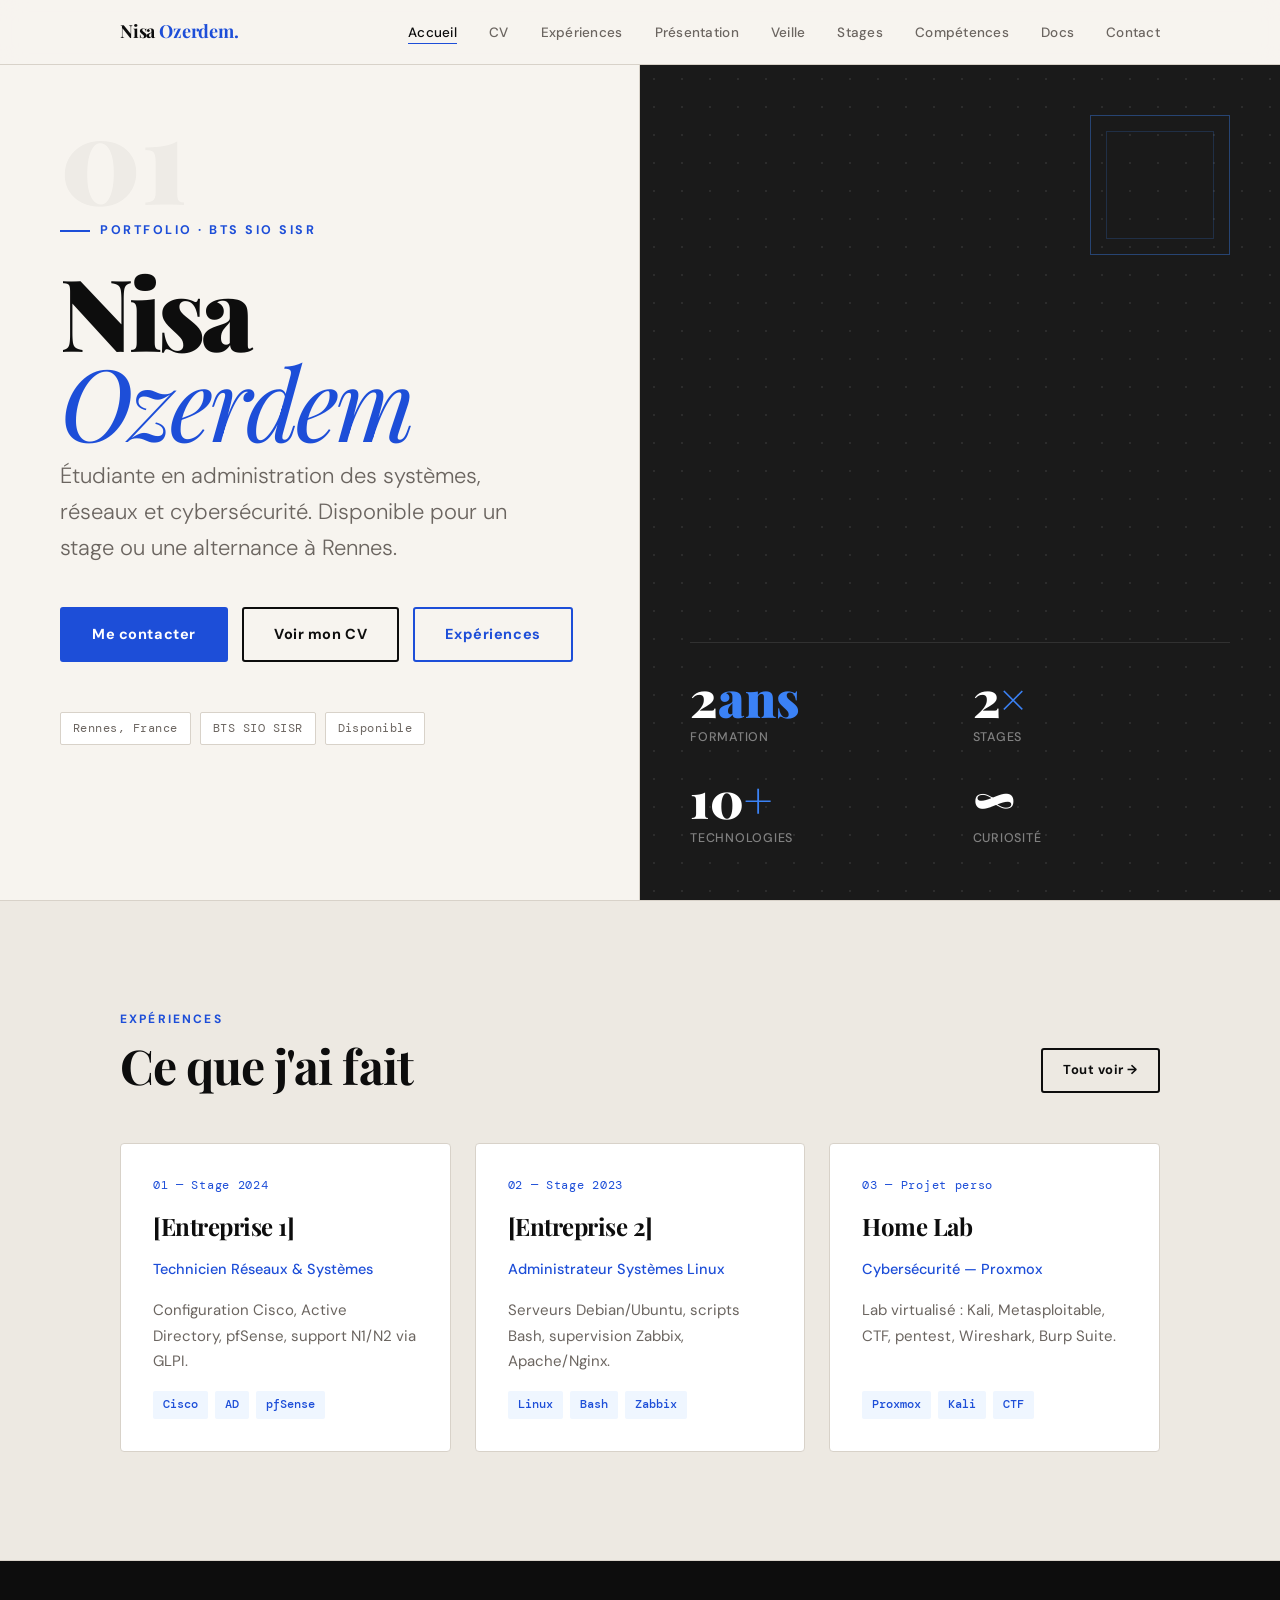
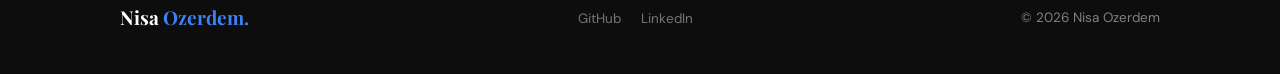
==== commit 2f73058f: "feat: ajout page documentations + nav" ====
--- a/index.html
+++ b/index.html
@@ -24,7 +24,8 @@
         <li><a href="veille.html"      class="nav__link">Veille</a></li>
         <li><a href="stages.html"      class="nav__link">Stages</a></li>
         <li><a href="competences.html" class="nav__link">Compétences</a></li>
-        <li><a href="contact.html"     class="nav__link">Contact</a></li>
+        <li><a href="documentations.html"  class="nav__link">Docs</a></li>
+        <li><a href="contact.html"         class="nav__link">Contact</a></li>
       </ul>
     </div>
   </nav>
